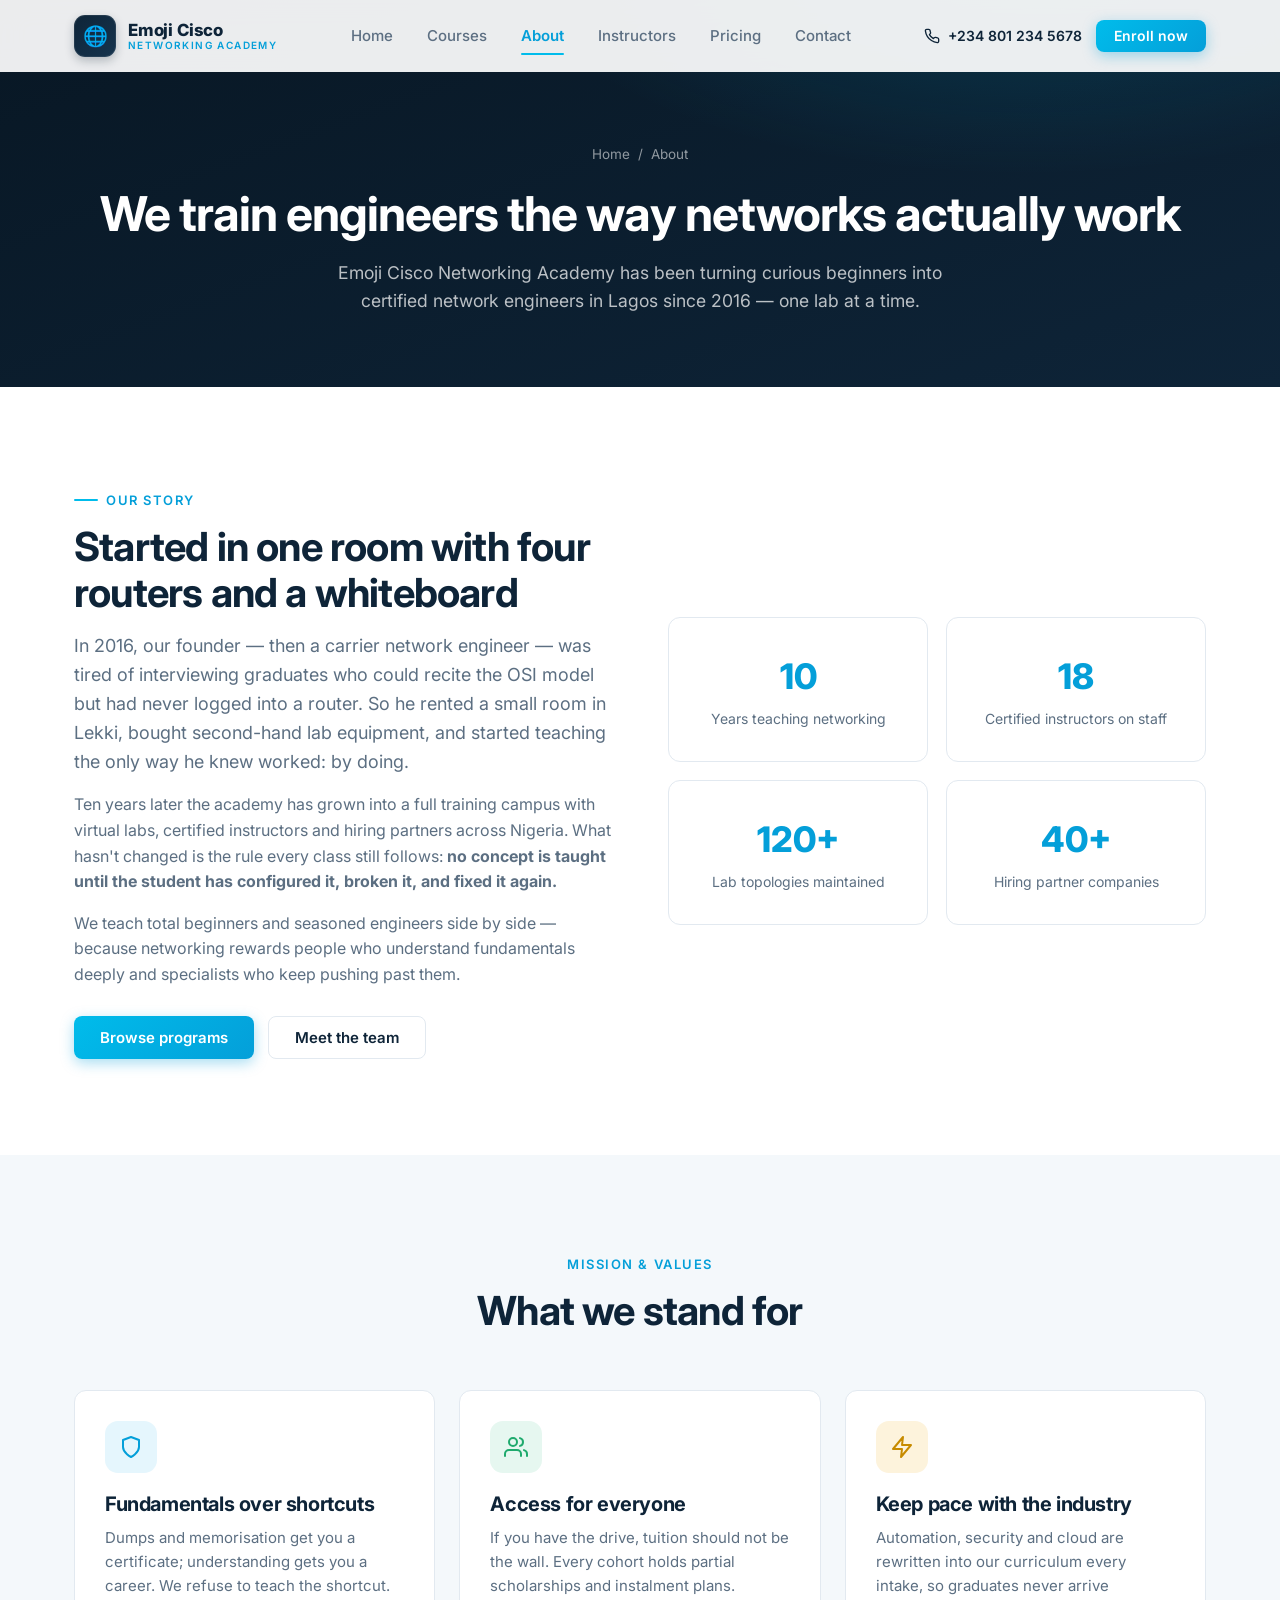
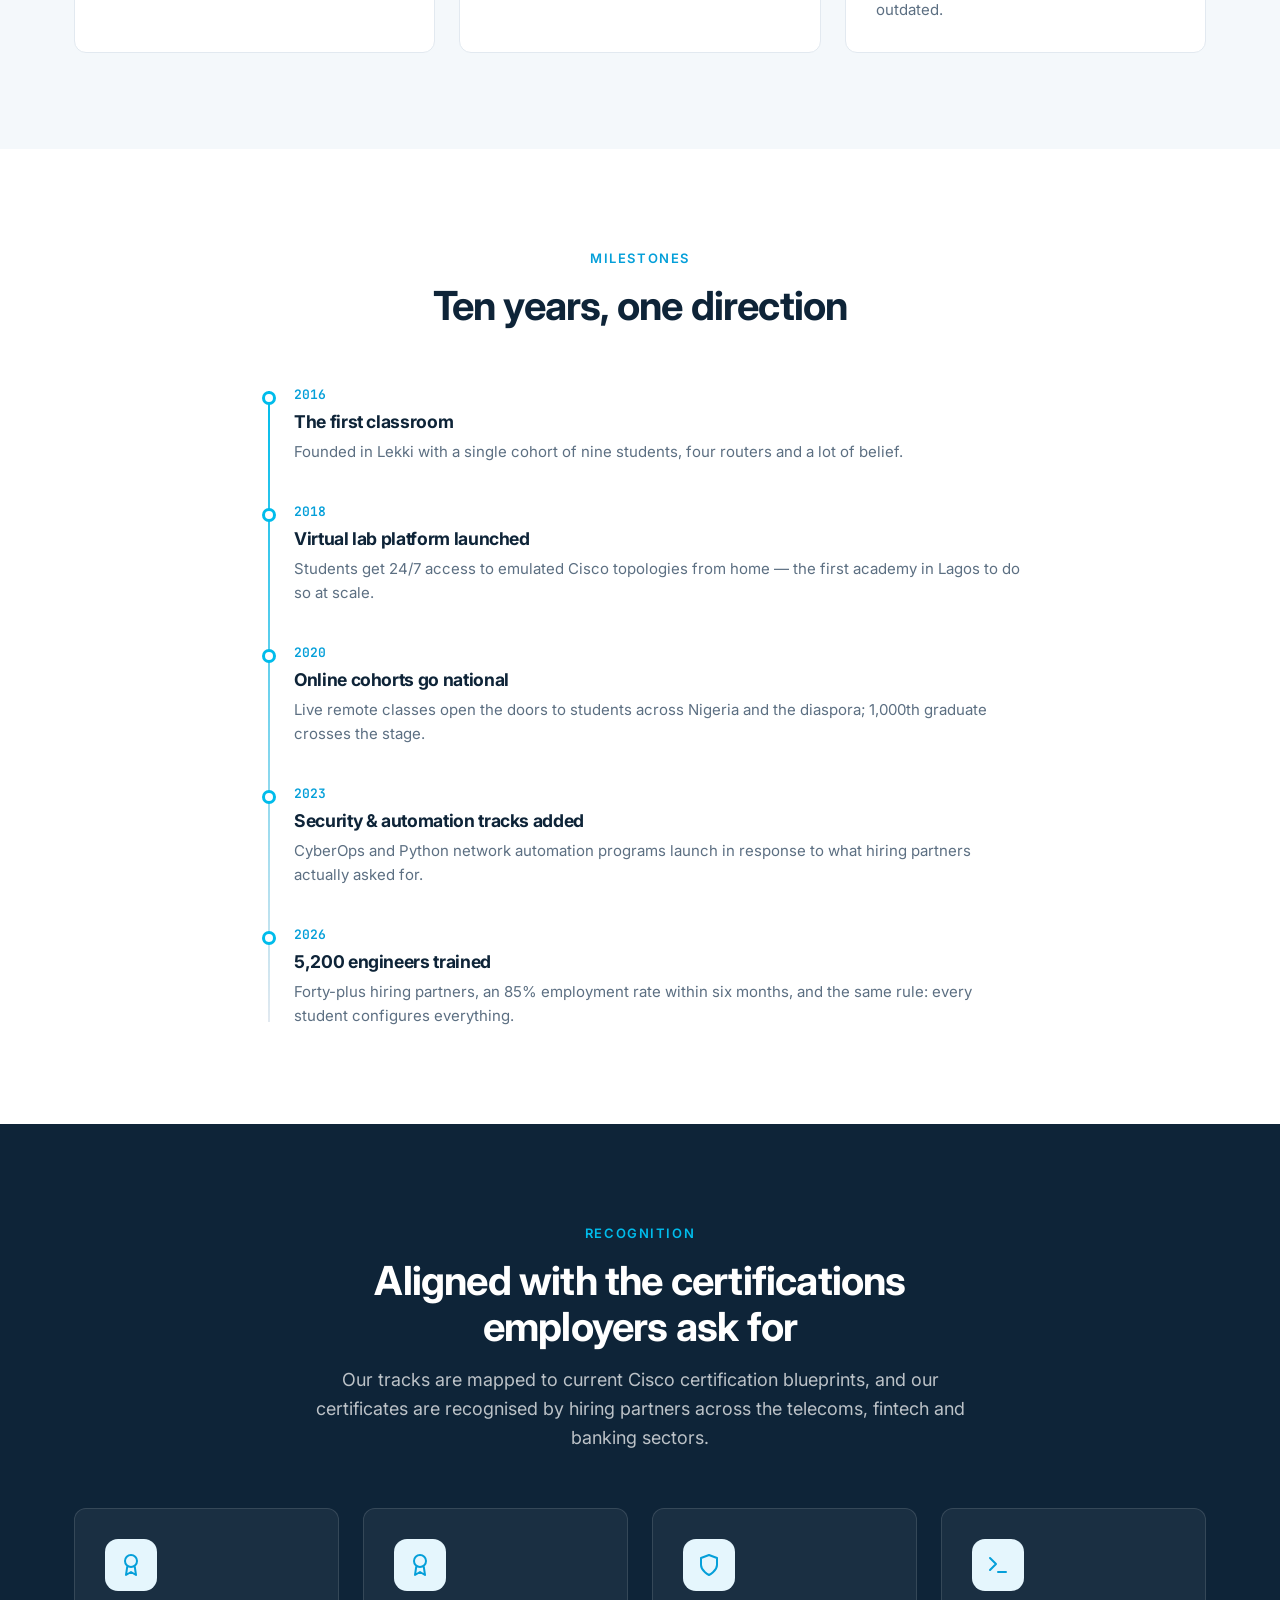
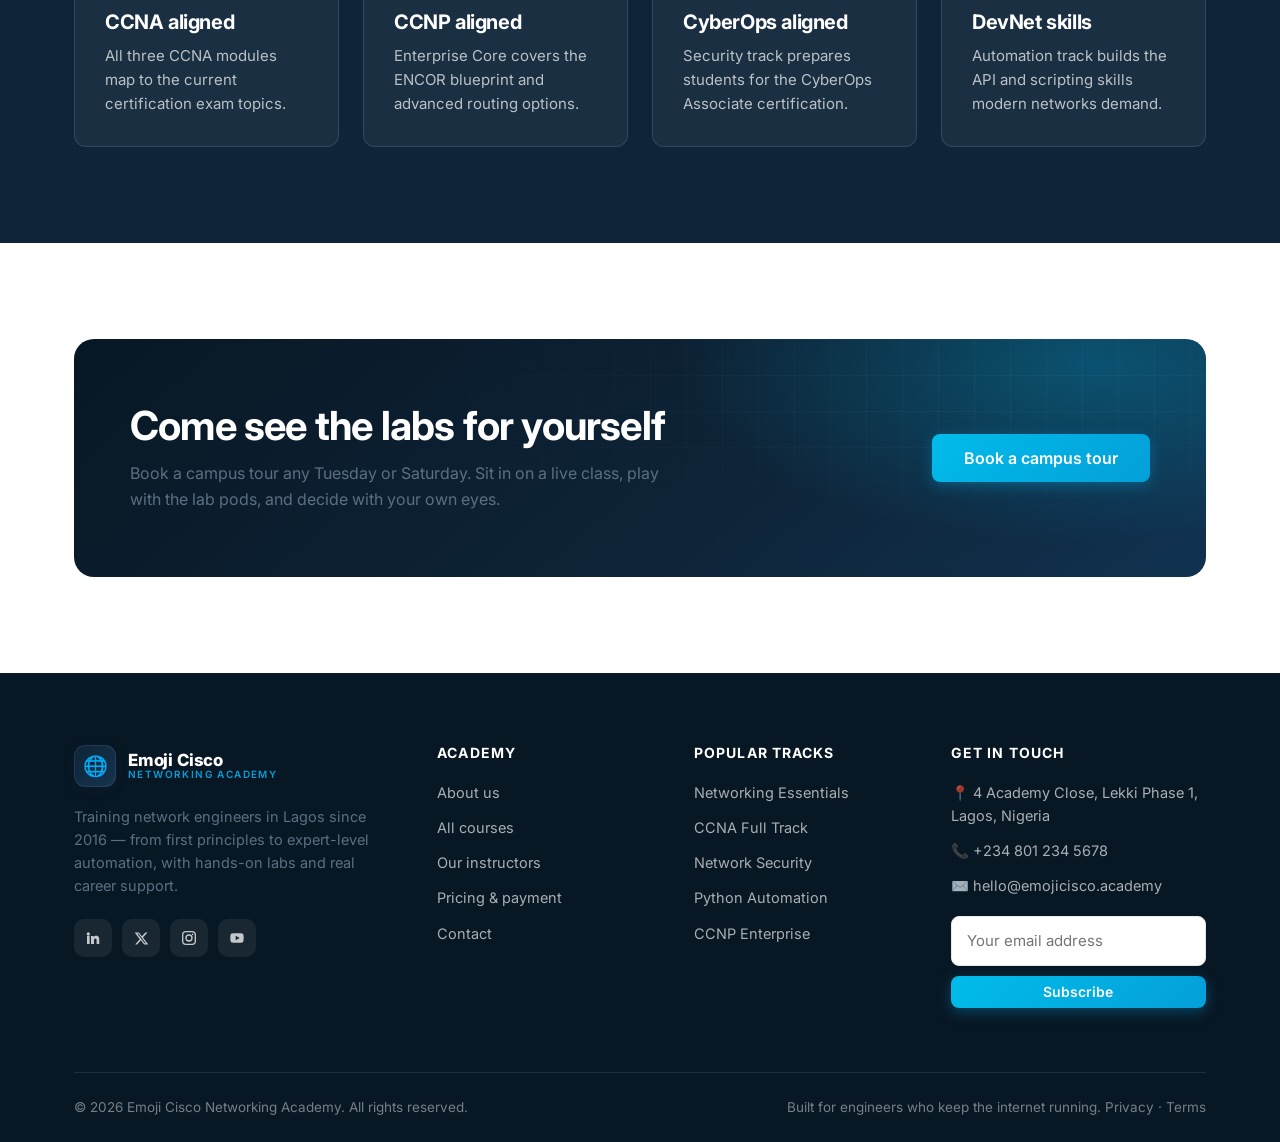
==== about.html @ be3f70d3 "Build Emoji Cisco Networking Academy website Six-page static site (HTML/CSS/vanilla JS, no build ste" ====
<!DOCTYPE html>
<html lang="en">
<head>
  <meta charset="UTF-8" />
  <meta name="viewport" content="width=device-width, initial-scale=1.0" />
  <title>About Us — Emoji Cisco Networking Academy</title>
  <meta name="description" content="The story, mission and people behind Emoji Cisco Networking Academy in Lagos — a decade of training network engineers with hands-on, lab-first teaching." />
  <link rel="preconnect" href="https://fonts.googleapis.com" />
  <link rel="preconnect" href="https://fonts.gstatic.com" crossorigin />
  <link href="https://fonts.googleapis.com/css2?family=Inter:wght@400;500;600;700;800&family=JetBrains+Mono:wght@500;600&display=swap" rel="stylesheet" />
  <link rel="stylesheet" href="css/styles.css" />
  <link rel="icon" href="data:image/svg+xml,%3Csvg xmlns='http://www.w3.org/2000/svg' viewBox='0 0 100 100'%3E%3Crect width='100' height='100' rx='22' fill='%230e2438'/%3E%3Ctext x='50' y='68' font-size='52' text-anchor='middle'%3E%F0%9F%8C%90%3C/text%3E%3C/svg%3E" />
</head>
<body>
  <a class="skip-link" href="#main">Skip to content</a>

  <header class="header">
    <div class="container header__inner">
      <a class="logo" href="index.html" aria-label="Emoji Cisco Networking Academy — home">
        <span class="logo__mark" aria-hidden="true">🌐</span>
        <span class="logo__text">Emoji Cisco <small>Networking Academy</small></span>
      </a>
      <nav class="nav" aria-label="Primary">
        <a class="nav__link" href="index.html">Home</a>
        <a class="nav__link" href="courses.html">Courses</a>
        <a class="nav__link" href="about.html">About</a>
        <a class="nav__link" href="instructors.html">Instructors</a>
        <a class="nav__link" href="pricing.html">Pricing</a>
        <a class="nav__link" href="contact.html">Contact</a>
      </nav>
      <div class="header__actions">
        <a class="header__phone" href="tel:+2348012345678">
          <svg width="16" height="16" viewBox="0 0 24 24" fill="none" stroke="currentColor" stroke-width="2" stroke-linecap="round" stroke-linejoin="round" aria-hidden="true"><path d="M22 16.9v3a2 2 0 01-2.2 2 19.8 19.8 0 01-8.6-3.1 19.5 19.5 0 01-6-6A19.8 19.8 0 012.1 4.2 2 2 0 014.1 2h3a2 2 0 012 1.7c.1 1 .4 2 .7 2.9a2 2 0 01-.5 2.1L8.1 9.9a16 16 0 006 6l1.2-1.2a2 2 0 012.1-.5c.9.3 1.9.6 2.9.7a2 2 0 011.7 2z"/></svg>
          +234 801 234 5678
        </a>
        <a class="btn btn--primary btn--sm" href="contact.html">Enroll now</a>
        <button class="burger" aria-label="Toggle navigation menu" aria-expanded="false">
          <span></span><span></span><span></span>
        </button>
      </div>
    </div>
  </header>
  <nav class="mobile-nav" aria-label="Mobile">
    <a class="nav__link" href="index.html">Home</a>
    <a class="nav__link" href="courses.html">Courses</a>
    <a class="nav__link" href="about.html">About</a>
    <a class="nav__link" href="instructors.html">Instructors</a>
    <a class="nav__link" href="pricing.html">Pricing</a>
    <a class="nav__link" href="contact.html">Contact</a>
    <a class="btn btn--primary btn--block" href="contact.html">Enroll now</a>
  </nav>

  <main id="main">
    <!-- ===================== PAGE HERO ===================== -->
    <section class="page-hero">
      <div class="container">
        <nav class="breadcrumb" aria-label="Breadcrumb">
          <a href="index.html">Home</a> <span aria-hidden="true">/</span> <span>About</span>
        </nav>
        <h1>We train engineers the way networks actually work</h1>
        <p>Emoji Cisco Networking Academy has been turning curious beginners into certified network engineers in Lagos since 2016 — one lab at a time.</p>
      </div>
    </section>

    <!-- ===================== STORY ===================== -->
    <section class="section">
      <div class="container">
        <div class="grid grid--2" style="align-items:center;gap:56px">
          <div class="reveal">
            <span class="eyebrow">Our story</span>
            <h2>Started in one room with four routers and a whiteboard</h2>
            <p class="lead">In 2016, our founder — then a carrier network engineer — was tired of interviewing graduates who could recite the OSI model but had never logged into a router. So he rented a small room in Lekki, bought second-hand lab equipment, and started teaching the only way he knew worked: by doing.</p>
            <p style="margin-top:16px">Ten years later the academy has grown into a full training campus with virtual labs, certified instructors and hiring partners across Nigeria. What hasn't changed is the rule every class still follows: <strong>no concept is taught until the student has configured it, broken it, and fixed it again.</strong></p>
            <p style="margin-top:16px">We teach total beginners and seasoned engineers side by side — because networking rewards people who understand fundamentals deeply and specialists who keep pushing past them.</p>
            <div style="display:flex;gap:14px;flex-wrap:wrap;margin-top:28px">
              <a class="btn btn--primary" href="courses.html">Browse programs</a>
              <a class="btn btn--outline" href="instructors.html">Meet the team</a>
            </div>
          </div>
          <div class="reveal" data-delay="2">
            <div class="grid grid--2" style="gap:18px">
              <div class="card" style="text-align:center">
                <div style="font-size:2.2rem;font-weight:800;color:var(--cisco-blue-dark)">10</div>
                <p style="font-size:14px;margin-top:4px">Years teaching networking</p>
              </div>
              <div class="card" style="text-align:center">
                <div style="font-size:2.2rem;font-weight:800;color:var(--cisco-blue-dark)">18</div>
                <p style="font-size:14px;margin-top:4px">Certified instructors on staff</p>
              </div>
              <div class="card" style="text-align:center">
                <div style="font-size:2.2rem;font-weight:800;color:var(--cisco-blue-dark)">120+</div>
                <p style="font-size:14px;margin-top:4px">Lab topologies maintained</p>
              </div>
              <div class="card" style="text-align:center">
                <div style="font-size:2.2rem;font-weight:800;color:var(--cisco-blue-dark)">40+</div>
                <p style="font-size:14px;margin-top:4px">Hiring partner companies</p>
              </div>
            </div>
          </div>
        </div>
      </div>
    </section>

    <!-- ===================== MISSION & VALUES ===================== -->
    <section class="section section--soft">
      <div class="container">
        <div class="section-head center reveal">
          <span class="eyebrow">Mission &amp; values</span>
          <h2>What we stand for</h2>
        </div>
        <div class="grid grid--3">
          <div class="card reveal" data-delay="1">
            <div class="card__icon" aria-hidden="true">
              <svg width="24" height="24" viewBox="0 0 24 24" fill="none" stroke="currentColor" stroke-width="2" stroke-linecap="round" stroke-linejoin="round"><path d="M12 22s8-4 8-10V5l-8-3-8 3v7c0 6 8 10 8 10z"/></svg>
            </div>
            <h3>Fundamentals over shortcuts</h3>
            <p>Dumps and memorisation get you a certificate; understanding gets you a career. We refuse to teach the shortcut.</p>
          </div>
          <div class="card reveal" data-delay="2">
            <div class="card__icon card__icon--green" aria-hidden="true">
              <svg width="24" height="24" viewBox="0 0 24 24" fill="none" stroke="currentColor" stroke-width="2" stroke-linecap="round" stroke-linejoin="round"><path d="M17 21v-2a4 4 0 00-4-4H5a4 4 0 00-4 4v2"/><circle cx="9" cy="7" r="4"/><path d="M23 21v-2a4 4 0 00-3-3.87M16 3.13a4 4 0 010 7.75"/></svg>
            </div>
            <h3>Access for everyone</h3>
            <p>If you have the drive, tuition should not be the wall. Every cohort holds partial scholarships and instalment plans.</p>
          </div>
          <div class="card reveal" data-delay="3">
            <div class="card__icon card__icon--amber" aria-hidden="true">
              <svg width="24" height="24" viewBox="0 0 24 24" fill="none" stroke="currentColor" stroke-width="2" stroke-linecap="round" stroke-linejoin="round"><path d="M13 2L3 14h9l-1 8 10-12h-9l1-8z"/></svg>
            </div>
            <h3>Keep pace with the industry</h3>
            <p>Automation, security and cloud are rewritten into our curriculum every intake, so graduates never arrive outdated.</p>
          </div>
        </div>
      </div>
    </section>

    <!-- ===================== TIMELINE ===================== -->
    <section class="section">
      <div class="container">
        <div class="section-head center reveal">
          <span class="eyebrow">Milestones</span>
          <h2>Ten years, one direction</h2>
        </div>
        <div class="timeline">
          <div class="timeline__item reveal">
            <div class="timeline__year">2016</div>
            <h3>The first classroom</h3>
            <p>Founded in Lekki with a single cohort of nine students, four routers and a lot of belief.</p>
          </div>
          <div class="timeline__item reveal">
            <div class="timeline__year">2018</div>
            <h3>Virtual lab platform launched</h3>
            <p>Students get 24/7 access to emulated Cisco topologies from home — the first academy in Lagos to do so at scale.</p>
          </div>
          <div class="timeline__item reveal">
            <div class="timeline__year">2020</div>
            <h3>Online cohorts go national</h3>
            <p>Live remote classes open the doors to students across Nigeria and the diaspora; 1,000th graduate crosses the stage.</p>
          </div>
          <div class="timeline__item reveal">
            <div class="timeline__year">2023</div>
            <h3>Security &amp; automation tracks added</h3>
            <p>CyberOps and Python network automation programs launch in response to what hiring partners actually asked for.</p>
          </div>
          <div class="timeline__item reveal">
            <div class="timeline__year">2026</div>
            <h3>5,200 engineers trained</h3>
            <p>Forty-plus hiring partners, an 85% employment rate within six months, and the same rule: every student configures everything.</p>
          </div>
        </div>
      </div>
    </section>

    <!-- ===================== ACCREDITATION ===================== -->
    <section class="section section--navy">
      <div class="container">
        <div class="section-head center reveal">
          <span class="eyebrow" style="color:var(--cisco-blue)">Recognition</span>
          <h2 style="color:#fff">Aligned with the certifications employers ask for</h2>
          <p class="lead">Our tracks are mapped to current Cisco certification blueprints, and our certificates are recognised by hiring partners across the telecoms, fintech and banking sectors.</p>
        </div>
        <div class="grid grid--4">
          <div class="card reveal" data-delay="1" style="background:rgba(255,255,255,0.05);border-color:rgba(255,255,255,0.12)">
            <div class="card__icon" aria-hidden="true">
              <svg width="24" height="24" viewBox="0 0 24 24" fill="none" stroke="currentColor" stroke-width="2" stroke-linecap="round" stroke-linejoin="round"><circle cx="12" cy="8" r="6"/><path d="M8.2 13.9L7 22l5-3 5 3-1.2-8.1"/></svg>
            </div>
            <h3 style="color:#fff">CCNA aligned</h3>
            <p style="color:rgba(255,255,255,0.7)">All three CCNA modules map to the current certification exam topics.</p>
          </div>
          <div class="card reveal" data-delay="2" style="background:rgba(255,255,255,0.05);border-color:rgba(255,255,255,0.12)">
            <div class="card__icon" aria-hidden="true">
              <svg width="24" height="24" viewBox="0 0 24 24" fill="none" stroke="currentColor" stroke-width="2" stroke-linecap="round" stroke-linejoin="round"><circle cx="12" cy="8" r="6"/><path d="M8.2 13.9L7 22l5-3 5 3-1.2-8.1"/></svg>
            </div>
            <h3 style="color:#fff">CCNP aligned</h3>
            <p style="color:rgba(255,255,255,0.7)">Enterprise Core covers the ENCOR blueprint and advanced routing options.</p>
          </div>
          <div class="card reveal" data-delay="3" style="background:rgba(255,255,255,0.05);border-color:rgba(255,255,255,0.12)">
            <div class="card__icon" aria-hidden="true">
              <svg width="24" height="24" viewBox="0 0 24 24" fill="none" stroke="currentColor" stroke-width="2" stroke-linecap="round" stroke-linejoin="round"><path d="M12 22s8-4 8-10V5l-8-3-8 3v7c0 6 8 10 8 10z"/></svg>
            </div>
            <h3 style="color:#fff">CyberOps aligned</h3>
            <p style="color:rgba(255,255,255,0.7)">Security track prepares students for the CyberOps Associate certification.</p>
          </div>
          <div class="card reveal" data-delay="4" style="background:rgba(255,255,255,0.05);border-color:rgba(255,255,255,0.12)">
            <div class="card__icon" aria-hidden="true">
              <svg width="24" height="24" viewBox="0 0 24 24" fill="none" stroke="currentColor" stroke-width="2" stroke-linecap="round" stroke-linejoin="round"><path d="M4 17l6-6-6-6M12 19h8"/></svg>
            </div>
            <h3 style="color:#fff">DevNet skills</h3>
            <p style="color:rgba(255,255,255,0.7)">Automation track builds the API and scripting skills modern networks demand.</p>
          </div>
        </div>
      </div>
    </section>

    <!-- ===================== CTA BAND ===================== -->
    <section class="section">
      <div class="container">
        <div class="cta-band reveal">
          <div>
            <h2 style="color:#fff">Come see the labs for yourself</h2>
            <p>Book a campus tour any Tuesday or Saturday. Sit in on a live class, play with the lab pods, and decide with your own eyes.</p>
          </div>
          <a class="btn btn--primary btn--lg" href="contact.html">Book a campus tour</a>
        </div>
      </div>
    </section>
  </main>

  <footer class="footer">
    <div class="container">
      <div class="footer__grid">
        <div>
          <a class="logo" href="index.html">
            <span class="logo__mark" aria-hidden="true">🌐</span>
            <span class="logo__text" style="color:#fff">Emoji Cisco <small>Networking Academy</small></span>
          </a>
          <p class="footer__about">Training network engineers in Lagos since 2016 — from first principles to expert-level automation, with hands-on labs and real career support.</p>
          <div class="social-row">
            <a href="#" aria-label="LinkedIn"><svg width="16" height="16" viewBox="0 0 24 24" fill="currentColor" aria-hidden="true"><path d="M4.98 3.5a2.5 2.5 0 11-.02 5 2.5 2.5 0 01.02-5zM3 9h4v12H3zM9 9h3.8v1.7h.05c.53-1 1.83-2.05 3.77-2.05 4.03 0 4.78 2.65 4.78 6.1V21h-4v-5.4c0-1.3-.02-2.96-1.8-2.96-1.8 0-2.07 1.4-2.07 2.87V21H9z"/></svg></a>
            <a href="#" aria-label="X (Twitter)"><svg width="15" height="15" viewBox="0 0 24 24" fill="currentColor" aria-hidden="true"><path d="M18.24 2.25h3.31l-7.23 8.26 8.5 11.24h-6.64l-5.2-6.8-5.95 6.8H1.72l7.5-8.57L1.03 2.25h6.8l4.83 6.32 5.58-6.32zm-1.17 17.52h1.83L7.01 4.13H5.05z"/></svg></a>
            <a href="#" aria-label="Instagram"><svg width="16" height="16" viewBox="0 0 24 24" fill="none" stroke="currentColor" stroke-width="2" stroke-linecap="round" aria-hidden="true"><rect x="2.5" y="2.5" width="19" height="19" rx="5"/><circle cx="12" cy="12" r="4.5"/><circle cx="17.4" cy="6.6" r="1.2" fill="currentColor" stroke="none"/></svg></a>
            <a href="#" aria-label="YouTube"><svg width="16" height="16" viewBox="0 0 24 24" fill="currentColor" aria-hidden="true"><path d="M21.6 7.2a2.5 2.5 0 00-1.76-1.77C18.25 5 12 5 12 5s-6.25 0-7.84.43A2.5 2.5 0 002.4 7.2 26.6 26.6 0 002 12a26.6 26.6 0 00.4 4.8 2.5 2.5 0 001.76 1.77C5.75 19 12 19 12 19s6.25 0 7.84-.43a2.5 2.5 0 001.76-1.77A26.6 26.6 0 0022 12a26.6 26.6 0 00-.4-4.8zM10 15.5v-7l6 3.5-6 3.5z"/></svg></a>
          </div>
        </div>
        <div>
          <h4>Academy</h4>
          <nav class="footer__links" aria-label="Footer academy links">
            <a href="about.html">About us</a>
            <a href="courses.html">All courses</a>
            <a href="instructors.html">Our instructors</a>
            <a href="pricing.html">Pricing &amp; payment</a>
            <a href="contact.html">Contact</a>
          </nav>
        </div>
        <div>
          <h4>Popular tracks</h4>
          <nav class="footer__links" aria-label="Footer course links">
            <a href="courses.html">Networking Essentials</a>
            <a href="courses.html">CCNA Full Track</a>
            <a href="courses.html">Network Security</a>
            <a href="courses.html">Python Automation</a>
            <a href="courses.html">CCNP Enterprise</a>
          </nav>
        </div>
        <div>
          <h4>Get in touch</h4>
          <div class="footer__contact">
            <span>📍 4 Academy Close, Lekki Phase 1,<br/>Lagos, Nigeria</span>
            <a href="tel:+2348012345678">📞 +234 801 234 5678</a>
            <a href="mailto:hello@emojicisco.academy">✉️ hello@emojicisco.academy</a>
            <form class="newsletter-form" style="margin-top:6px">
              <label for="nl-email" style="display:none">Email address</label>
              <input id="nl-email" type="email" class="form-control" placeholder="Your email address" />
              <button class="btn btn--primary btn--sm btn--block" type="submit" style="margin-top:10px">Subscribe</button>
              <p class="newsletter-msg" style="font-size:12.5px;margin-top:8px;color:var(--cisco-blue)"></p>
            </form>
          </div>
        </div>
      </div>
      <div class="footer__bottom">
        <span>© <span data-year>2026</span> Emoji Cisco Networking Academy. All rights reserved.</span>
        <span>Built for engineers who keep the internet running. <a href="#">Privacy</a> · <a href="#">Terms</a></span>
      </div>
    </div>
  </footer>

  <button class="to-top" aria-label="Back to top">
    <svg width="18" height="18" viewBox="0 0 24 24" fill="none" stroke="currentColor" stroke-width="2" stroke-linecap="round" stroke-linejoin="round" aria-hidden="true"><path d="M12 19V5M5 12l7-7 7 7"/></svg>
  </button>

  <script src="js/main.js"></script>
</body>
</html>
---- css/styles.css ----
/* ============================================================
   Emoji Cisco Networking Academy — Core Stylesheet
   Clean, professional Cisco-inspired design system
   ============================================================ */

/* ---------- Design Tokens ---------- */
:root {
  --cisco-blue: #00bceb;
  --cisco-blue-dark: #049fd9;
  --cisco-blue-soft: #e5f6fd;

  --navy: #0e2438;
  --navy-deep: #081724;
  --navy-800: #16344e;

  --ink: #16283a;
  --muted: #5c6f82;
  --muted-light: #8a99a8;

  --line: #e2e9f0;
  --bg-soft: #f4f8fb;
  --white: #ffffff;

  --green: #1faa6d;
  --green-soft: #e6f7f0;
  --amber: #f2a900;
  --amber-soft: #fdf3dc;

  --radius-sm: 8px;
  --radius-md: 12px;
  --radius-lg: 20px;

  --shadow-sm: 0 1px 2px rgba(14, 36, 56, 0.06), 0 2px 8px rgba(14, 36, 56, 0.06);
  --shadow-md: 0 4px 12px rgba(14, 36, 56, 0.08), 0 12px 32px rgba(14, 36, 56, 0.10);
  --shadow-lg: 0 12px 28px rgba(14, 36, 56, 0.12), 0 32px 64px rgba(14, 36, 56, 0.14);

  --font-sans: "Inter", -apple-system, BlinkMacSystemFont, "Segoe UI", Roboto, Helvetica, Arial, sans-serif;
  --font-mono: "JetBrains Mono", "SFMono-Regular", Consolas, "Liberation Mono", monospace;

  --container: 1180px;
  --header-h: 72px;
}

/* ---------- Reset ---------- */
*,
*::before,
*::after {
  box-sizing: border-box;
  margin: 0;
  padding: 0;
}

html {
  scroll-behavior: smooth;
  -webkit-text-size-adjust: 100%;
}

body {
  font-family: var(--font-sans);
  font-size: 16px;
  line-height: 1.6;
  color: var(--ink);
  background: var(--white);
  -webkit-font-smoothing: antialiased;
  text-rendering: optimizeLegibility;
}

img,
svg {
  display: block;
  max-width: 100%;
}

a {
  color: inherit;
  text-decoration: none;
}

ul,
ol {
  list-style: none;
}

button {
  font: inherit;
  cursor: pointer;
  border: none;
  background: none;
  color: inherit;
}

input,
select,
textarea {
  font: inherit;
  color: inherit;
}

/* ---------- Utility ---------- */
.container {
  width: 100%;
  max-width: var(--container);
  margin-inline: auto;
  padding-inline: 24px;
}

.section {
  padding: 96px 0;
}

.section--soft {
  background: var(--bg-soft);
}

.section--navy {
  background: var(--navy);
  color: var(--white);
}

.section-head {
  max-width: 680px;
  margin-bottom: 56px;
}

.section-head.center {
  margin-inline: auto;
  text-align: center;
}

.eyebrow {
  display: inline-flex;
  align-items: center;
  gap: 8px;
  font-size: 13px;
  font-weight: 600;
  letter-spacing: 0.12em;
  text-transform: uppercase;
  color: var(--cisco-blue-dark);
  margin-bottom: 14px;
}

.eyebrow::before {
  content: "";
  width: 24px;
  height: 2px;
  background: var(--cisco-blue);
  border-radius: 2px;
}

.section-head.center .eyebrow::before {
  display: none;
}

h1,
h2,
h3,
h4 {
  line-height: 1.15;
  letter-spacing: -0.02em;
  font-weight: 700;
  color: var(--navy);
}

.section--navy h1,
.section--navy h2,
.section--navy h3,
.section--navy h4 {
  color: var(--white);
}

h2 {
  font-size: clamp(1.75rem, 3.2vw, 2.5rem);
}

h3 {
  font-size: 1.25rem;
}

p {
  color: var(--muted);
}

.section--navy p {
  color: rgba(255, 255, 255, 0.72);
}

.lead {
  font-size: 1.125rem;
  margin-top: 16px;
}

/* ---------- Buttons ---------- */
.btn {
  display: inline-flex;
  align-items: center;
  justify-content: center;
  gap: 10px;
  padding: 13px 26px;
  border-radius: var(--radius-sm);
  font-weight: 600;
  font-size: 15px;
  line-height: 1;
  white-space: nowrap;
  transition: transform 0.15s ease, box-shadow 0.15s ease, background 0.15s ease, border-color 0.15s ease, color 0.15s ease;
}

.btn:active {
  transform: translateY(1px);
}

.btn--primary {
  background: linear-gradient(135deg, var(--cisco-blue), var(--cisco-blue-dark));
  color: var(--white);
  box-shadow: 0 4px 14px rgba(4, 159, 217, 0.35);
}

.btn--primary:hover {
  box-shadow: 0 6px 22px rgba(4, 159, 217, 0.45);
  transform: translateY(-2px);
}

.btn--outline {
  border: 1.5px solid var(--line);
  color: var(--navy);
  background: var(--white);
}

.btn--outline:hover {
  border-color: var(--cisco-blue);
  color: var(--cisco-blue-dark);
}

.btn--ghost-light {
  border: 1.5px solid rgba(255, 255, 255, 0.35);
  color: var(--white);
}

.btn--ghost-light:hover {
  background: rgba(255, 255, 255, 0.1);
  border-color: var(--white);
}

.btn--lg {
  padding: 16px 32px;
  font-size: 16px;
}

.btn--block {
  width: 100%;
}

.btn--sm {
  padding: 9px 18px;
  font-size: 14px;
}

/* ---------- Header ---------- */
.header {
  position: fixed;
  top: 0;
  left: 0;
  right: 0;
  z-index: 100;
  height: var(--header-h);
  background: rgba(255, 255, 255, 0.92);
  backdrop-filter: blur(12px);
  -webkit-backdrop-filter: blur(12px);
  border-bottom: 1px solid transparent;
  transition: box-shadow 0.25s ease, border-color 0.25s ease;
}

.header--scrolled {
  border-bottom-color: var(--line);
  box-shadow: 0 2px 16px rgba(14, 36, 56, 0.06);
}

.header__inner {
  height: var(--header-h);
  display: flex;
  align-items: center;
  justify-content: space-between;
  gap: 24px;
}

/* Logo */
.logo {
  display: flex;
  align-items: center;
  gap: 12px;
  font-weight: 800;
  font-size: 1.05rem;
  letter-spacing: -0.01em;
  color: var(--navy);
}

.logo__mark {
  width: 42px;
  height: 42px;
  border-radius: 11px;
  background: linear-gradient(135deg, var(--navy), var(--navy-800));
  display: grid;
  place-items: center;
  font-size: 20px;
  box-shadow: inset 0 0 0 1px rgba(255, 255, 255, 0.08), 0 4px 10px rgba(14, 36, 56, 0.25);
}

.logo__text { display: flex; flex-direction: column; line-height: 1.1; }
.logo__text small {
  font-size: 10px;
  font-weight: 600;
  letter-spacing: 0.14em;
  text-transform: uppercase;
  color: var(--cisco-blue-dark);
}

/* Nav */
.nav {
  display: flex;
  align-items: center;
  gap: 6px;
}

.nav__link {
  position: relative;
  padding: 9px 14px;
  border-radius: var(--radius-sm);
  font-size: 15px;
  font-weight: 500;
  color: var(--muted);
  transition: color 0.15s ease, background 0.15s ease;
}

.nav__link:hover {
  color: var(--navy);
  background: var(--bg-soft);
}

.nav__link.active {
  color: var(--cisco-blue-dark);
  font-weight: 600;
}

.nav__link.active::after {
  content: "";
  position: absolute;
  left: 14px;
  right: 14px;
  bottom: 2px;
  height: 2px;
  border-radius: 2px;
  background: var(--cisco-blue);
}

.header__actions {
  display: flex;
  align-items: center;
  gap: 14px;
}

.header__phone {
  display: flex;
  align-items: center;
  gap: 8px;
  font-weight: 600;
  font-size: 14px;
  color: var(--navy);
}

.header__phone:hover { color: var(--cisco-blue-dark); }

/* Mobile menu */
.burger {
  display: none;
  width: 42px;
  height: 42px;
  border-radius: var(--radius-sm);
  border: 1.5px solid var(--line);
  position: relative;
}

.burger span {
  position: absolute;
  left: 11px;
  right: 11px;
  height: 2px;
  background: var(--navy);
  border-radius: 2px;
  transition: transform 0.25s ease, opacity 0.2s ease, top 0.25s ease;
}

.burger span:nth-child(1) { top: 14px; }
.burger span:nth-child(2) { top: 20px; }
.burger span:nth-child(3) { top: 26px; }

.burger.open span:nth-child(1) { top: 20px; transform: rotate(45deg); }
.burger.open span:nth-child(2) { opacity: 0; }
.burger.open span:nth-child(3) { top: 20px; transform: rotate(-45deg); }

.mobile-nav {
  position: fixed;
  top: var(--header-h);
  left: 0;
  right: 0;
  z-index: 99;
  background: var(--white);
  border-bottom: 1px solid var(--line);
  box-shadow: var(--shadow-md);
  padding: 16px 24px 24px;
  display: none;
  flex-direction: column;
  gap: 4px;
  transform: translateY(-8px);
  opacity: 0;
  pointer-events: none;
  transition: transform 0.25s ease, opacity 0.25s ease;
}

.mobile-nav.open {
  transform: translateY(0);
  opacity: 1;
  pointer-events: auto;
}

.mobile-nav .nav__link {
  padding: 13px 12px;
  font-size: 16px;
}

.mobile-nav .btn {
  margin-top: 12px;
}

/* ---------- Hero ---------- */
.hero {
  position: relative;
  padding: calc(var(--header-h) + 80px) 0 96px;
  background:
    radial-gradient(1100px 500px at 85% -10%, rgba(0, 188, 235, 0.22), transparent 60%),
    radial-gradient(800px 400px at 10% 110%, rgba(0, 188, 235, 0.12), transparent 60%),
    linear-gradient(160deg, var(--navy-deep) 0%, var(--navy) 55%, #0f2c46 100%);
  color: var(--white);
  overflow: hidden;
}

.hero::before {
  content: "";
  position: absolute;
  inset: 0;
  background-image:
    linear-gradient(rgba(255, 255, 255, 0.035) 1px, transparent 1px),
    linear-gradient(90deg, rgba(255, 255, 255, 0.035) 1px, transparent 1px);
  background-size: 44px 44px;
  mask-image: radial-gradient(ellipse 90% 70% at 50% 30%, black 30%, transparent 75%);
  -webkit-mask-image: radial-gradient(ellipse 90% 70% at 50% 30%, black 30%, transparent 75%);
}

.hero__grid {
  position: relative;
  display: grid;
  grid-template-columns: 1.05fr 0.95fr;
  gap: 56px;
  align-items: center;
}

.hero__badge {
  display: inline-flex;
  align-items: center;
  gap: 10px;
  padding: 8px 16px;
  border-radius: 999px;
  background: rgba(0, 188, 235, 0.12);
  border: 1px solid rgba(0, 188, 235, 0.35);
  color: var(--cisco-blue);
  font-size: 13.5px;
  font-weight: 600;
  margin-bottom: 24px;
}

.hero__badge .pulse {
  width: 8px;
  height: 8px;
  border-radius: 50%;
  background: var(--cisco-blue);
  box-shadow: 0 0 0 0 rgba(0, 188, 235, 0.6);
  animation: pulse 2s infinite;
}

@keyframes pulse {
  0% { box-shadow: 0 0 0 0 rgba(0, 188, 235, 0.55); }
  70% { box-shadow: 0 0 0 10px rgba(0, 188, 235, 0); }
  100% { box-shadow: 0 0 0 0 rgba(0, 188, 235, 0); }
}

.hero h1 {
  color: var(--white);
  font-size: clamp(2.25rem, 4.6vw, 3.5rem);
  letter-spacing: -0.03em;
  margin-bottom: 22px;
}

.hero h1 .grad {
  background: linear-gradient(90deg, var(--cisco-blue), #6fd9f7);
  -webkit-background-clip: text;
  background-clip: text;
  -webkit-text-fill-color: transparent;
}

.hero__sub {
  font-size: 1.15rem;
  color: rgba(255, 255, 255, 0.75);
  max-width: 540px;
  margin-bottom: 34px;
}

.hero__cta {
  display: flex;
  flex-wrap: wrap;
  gap: 14px;
  margin-bottom: 44px;
}

.hero__stats {
  display: grid;
  grid-template-columns: repeat(3, 1fr);
  gap: 20px;
  border-top: 1px solid rgba(255, 255, 255, 0.12);
  padding-top: 30px;
}

.hero__stat .num {
  font-size: 1.9rem;
  font-weight: 800;
  letter-spacing: -0.02em;
  color: var(--white);
}

.hero__stat .num .suffix { color: var(--cisco-blue); }

.hero__stat .label {
  font-size: 13.5px;
  color: rgba(255, 255, 255, 0.6);
}

/* Hero network visual */
.hero__visual {
  position: relative;
}

.topology-card {
  background: rgba(255, 255, 255, 0.04);
  border: 1px solid rgba(255, 255, 255, 0.12);
  border-radius: var(--radius-lg);
  padding: 26px;
  backdrop-filter: blur(8px);
  -webkit-backdrop-filter: blur(8px);
  box-shadow: var(--shadow-lg);
}

.topology-card__head {
  display: flex;
  align-items: center;
  justify-content: space-between;
  margin-bottom: 18px;
}

.topology-card__title {
  display: flex;
  align-items: center;
  gap: 10px;
  font-size: 14px;
  font-weight: 600;
  color: rgba(255, 255, 255, 0.85);
}

.dot {
  width: 10px;
  height: 10px;
  border-radius: 50%;
}

.dot--green { background: #3ddc84; }
.dot--amber { background: var(--amber); }
.dot--blue { background: var(--cisco-blue); }

.topology-card__status {
  font-size: 12px;
  font-weight: 600;
  color: #3ddc84;
  display: flex;
  align-items: center;
  gap: 7px;
}

/* Animated packet flow on links */
.flow-line {
  stroke-dasharray: 6 8;
  animation: flow 1.6s linear infinite;
}

@keyframes flow {
  to { stroke-dashoffset: -28; }
}

/* Floating chips over visual */
.float-chip {
  position: absolute;
  display: flex;
  align-items: center;
  gap: 8px;
  background: var(--white);
  color: var(--navy);
  font-size: 12.5px;
  font-weight: 600;
  padding: 9px 14px;
  border-radius: 999px;
  box-shadow: var(--shadow-md);
  animation: floaty 5s ease-in-out infinite;
}

.float-chip small { color: var(--muted); font-weight: 500; }

.float-chip--1 { top: -18px; right: 8%; animation-delay: 0s; }
.float-chip--2 { bottom: -16px; left: 2%; animation-delay: 2.5s; }

@keyframes floaty {
  0%, 100% { transform: translateY(0); }
  50% { transform: translateY(-9px); }
}

/* ---------- Trust strip ---------- */
.trust {
  padding: 34px 0;
  border-bottom: 1px solid var(--line);
  background: var(--white);
}

.trust__inner {
  display: flex;
  align-items: center;
  justify-content: center;
  flex-wrap: wrap;
  gap: 18px 44px;
}

.trust__label {
  font-size: 13px;
  font-weight: 600;
  letter-spacing: 0.1em;
  text-transform: uppercase;
  color: var(--muted-light);
}

.trust__item {
  font-weight: 700;
  font-size: 15px;
  color: var(--navy);
  opacity: 0.55;
  display: flex;
  align-items: center;
  gap: 8px;
  transition: opacity 0.2s ease;
}

.trust__item:hover { opacity: 0.9; }

/* ---------- Cards & grids ---------- */
.grid {
  display: grid;
  gap: 24px;
}

.grid--2 { grid-template-columns: repeat(2, 1fr); }
.grid--3 { grid-template-columns: repeat(3, 1fr); }
.grid--4 { grid-template-columns: repeat(4, 1fr); }

.card {
  background: var(--white);
  border: 1px solid var(--line);
  border-radius: var(--radius-md);
  padding: 30px;
  transition: transform 0.2s ease, box-shadow 0.2s ease, border-color 0.2s ease;
}

.card:hover {
  transform: translateY(-4px);
  box-shadow: var(--shadow-md);
  border-color: rgba(0, 188, 235, 0.4);
}

.card__icon {
  width: 52px;
  height: 52px;
  border-radius: 13px;
  display: grid;
  place-items: center;
  margin-bottom: 20px;
  background: var(--cisco-blue-soft);
  color: var(--cisco-blue-dark);
}

.card__icon--green { background: var(--green-soft); color: var(--green); }
.card__icon--amber { background: var(--amber-soft); color: #c78b00; }
.card__icon--navy { background: #e8eef5; color: var(--navy); }

.card h3 { margin-bottom: 10px; }

.card p { font-size: 15px; }

/* ---------- Learning path ladder ---------- */
.path {
  display: grid;
  grid-template-columns: repeat(4, 1fr);
  gap: 20px;
  position: relative;
}

.path::before {
  content: "";
  position: absolute;
  top: 44px;
  left: 6%;
  right: 6%;
  height: 2px;
  background: linear-gradient(90deg, var(--cisco-blue), rgba(0, 188, 235, 0.15));
  z-index: 0;
}

.path__step {
  position: relative;
  z-index: 1;
  text-align: center;
}

.path__badge {
  width: 56px;
  height: 56px;
  margin: 0 auto 16px;
  border-radius: 50%;
  background: var(--white);
  border: 2px solid var(--cisco-blue);
  color: var(--cisco-blue-dark);
  display: grid;
  place-items: center;
  font-weight: 800;
  font-size: 18px;
  box-shadow: 0 0 0 6px var(--white);
}

.path__step h3 { font-size: 1.05rem; margin-bottom: 8px; }

.path__step p { font-size: 14px; }

.path__tag {
  display: inline-block;
  margin-top: 12px;
  font-size: 12px;
  font-weight: 700;
  letter-spacing: 0.08em;
  text-transform: uppercase;
  color: var(--cisco-blue-dark);
  background: var(--cisco-blue-soft);
  padding: 4px 12px;
  border-radius: 999px;
}

/* ---------- Course cards ---------- */
.course-card {
  display: flex;
  flex-direction: column;
  background: var(--white);
  border: 1px solid var(--line);
  border-radius: var(--radius-md);
  overflow: hidden;
  transition: transform 0.2s ease, box-shadow 0.2s ease, border-color 0.2s ease;
}

.course-card:hover {
  transform: translateY(-5px);
  box-shadow: var(--shadow-md);
  border-color: rgba(0, 188, 235, 0.45);
}

.course-card__banner {
  height: 132px;
  display: grid;
  place-items: center;
  font-size: 44px;
  position: relative;
  background: linear-gradient(135deg, #0e2438, #16344e);
  color: var(--white);
}

.course-card__banner::after {
  content: "";
  position: absolute;
  inset: 0;
  background-image:
    linear-gradient(rgba(255, 255, 255, 0.05) 1px, transparent 1px),
    linear-gradient(90deg, rgba(255, 255, 255, 0.05) 1px, transparent 1px);
  background-size: 22px 22px;
}

.course-card__level {
  position: absolute;
  top: 14px;
  right: 14px;
  font-size: 11.5px;
  font-weight: 700;
  letter-spacing: 0.06em;
  text-transform: uppercase;
  padding: 5px 11px;
  border-radius: 999px;
  background: rgba(255, 255, 255, 0.14);
  border: 1px solid rgba(255, 255, 255, 0.25);
  color: var(--white);
  backdrop-filter: blur(4px);
}

.course-card__body {
  padding: 24px;
  display: flex;
  flex-direction: column;
  flex: 1;
}

.course-card__track {
  font-size: 12.5px;
  font-weight: 700;
  letter-spacing: 0.08em;
  text-transform: uppercase;
  color: var(--cisco-blue-dark);
  margin-bottom: 8px;
}

.course-card__body h3 {
  font-size: 1.1rem;
  margin-bottom: 10px;
}

.course-card__body p {
  font-size: 14.5px;
  margin-bottom: 18px;
}

.course-card__meta {
  display: flex;
  flex-wrap: wrap;
  gap: 8px;
  margin-bottom: 20px;
}

.chip {
  display: inline-flex;
  align-items: center;
  gap: 6px;
  font-size: 12.5px;
  font-weight: 600;
  color: var(--muted);
  background: var(--bg-soft);
  border: 1px solid var(--line);
  padding: 5px 11px;
  border-radius: 999px;
}

.course-card__foot {
  margin-top: auto;
  display: flex;
  align-items: center;
  justify-content: space-between;
  border-top: 1px solid var(--line);
  padding-top: 16px;
}

.course-card__price {
  font-weight: 800;
  color: var(--navy);
  font-size: 1.05rem;
}

.course-card__price small {
  display: block;
  font-size: 12px;
  font-weight: 500;
  color: var(--muted-light);
}

.link-arrow {
  display: inline-flex;
  align-items: center;
  gap: 6px;
  font-weight: 600;
  font-size: 14.5px;
  color: var(--cisco-blue-dark);
}

.link-arrow svg { transition: transform 0.2s ease; }
.link-arrow:hover svg { transform: translateX(4px); }

/* ---------- Filter tabs ---------- */
.filters {
  display: flex;
  flex-wrap: wrap;
  gap: 10px;
  margin-bottom: 40px;
}

.filter-btn {
  padding: 10px 20px;
  border-radius: 999px;
  border: 1.5px solid var(--line);
  background: var(--white);
  font-size: 14.5px;
  font-weight: 600;
  color: var(--muted);
  transition: all 0.18s ease;
}

.filter-btn:hover {
  border-color: var(--cisco-blue);
  color: var(--cisco-blue-dark);
}

.filter-btn.active {
  background: var(--navy);
  border-color: var(--navy);
  color: var(--white);
}

/* ---------- Stats band ---------- */
.stats-band {
  display: grid;
  grid-template-columns: repeat(4, 1fr);
  gap: 24px;
}

.stat-box {
  text-align: center;
  padding: 34px 18px;
  border-radius: var(--radius-md);
  background: rgba(255, 255, 255, 0.05);
  border: 1px solid rgba(255, 255, 255, 0.1);
}

.stat-box .num {
  font-size: 2.5rem;
  font-weight: 800;
  letter-spacing: -0.02em;
  color: var(--cisco-blue);
}

.stat-box .label {
  font-size: 14px;
  color: rgba(255, 255, 255, 0.7);
  margin-top: 6px;
}

/* ---------- Testimonials ---------- */
.quote-card {
  background: var(--white);
  border: 1px solid var(--line);
  border-radius: var(--radius-md);
  padding: 30px;
  display: flex;
  flex-direction: column;
  gap: 18px;
}

.quote-card__stars {
  color: var(--amber);
  letter-spacing: 3px;
  font-size: 15px;
}

.quote-card blockquote {
  font-size: 15.5px;
  color: var(--ink);
  line-height: 1.7;
}

.quote-card__person {
  display: flex;
  align-items: center;
  gap: 14px;
  margin-top: auto;
}

.avatar {
  width: 46px;
  height: 46px;
  border-radius: 50%;
  display: grid;
  place-items: center;
  font-weight: 700;
  font-size: 15px;
  color: var(--white);
  background: linear-gradient(135deg, var(--navy), var(--cisco-blue-dark));
  flex-shrink: 0;
}

.quote-card__person .name { font-weight: 700; font-size: 14.5px; color: var(--navy); }
.quote-card__person .role { font-size: 13px; color: var(--muted); }

/* ---------- FAQ accordion ---------- */
.faq {
  max-width: 780px;
  margin-inline: auto;
  display: flex;
  flex-direction: column;
  gap: 14px;
}

.faq__item {
  border: 1px solid var(--line);
  border-radius: var(--radius-md);
  background: var(--white);
  overflow: hidden;
  transition: border-color 0.2s ease, box-shadow 0.2s ease;
}

.faq__item.open {
  border-color: rgba(0, 188, 235, 0.45);
  box-shadow: var(--shadow-sm);
}

.faq__q {
  width: 100%;
  display: flex;
  align-items: center;
  justify-content: space-between;
  gap: 16px;
  padding: 20px 24px;
  text-align: left;
  font-weight: 600;
  font-size: 16px;
  color: var(--navy);
}

.faq__icon {
  flex-shrink: 0;
  width: 30px;
  height: 30px;
  border-radius: 50%;
  background: var(--bg-soft);
  display: grid;
  place-items: center;
  color: var(--cisco-blue-dark);
  transition: transform 0.25s ease, background 0.2s ease;
}

.faq__item.open .faq__icon {
  transform: rotate(45deg);
  background: var(--cisco-blue);
  color: var(--white);
}

.faq__a {
  max-height: 0;
  overflow: hidden;
  transition: max-height 0.35s ease;
}

.faq__a p {
  padding: 0 24px 22px;
  font-size: 15px;
}

/* ---------- CTA band ---------- */
.cta-band {
  position: relative;
  border-radius: var(--radius-lg);
  padding: 64px 56px;
  background:
    radial-gradient(700px 300px at 90% 10%, rgba(0, 188, 235, 0.28), transparent 60%),
    linear-gradient(140deg, var(--navy-deep), var(--navy) 60%, #103250);
  color: var(--white);
  overflow: hidden;
  display: grid;
  grid-template-columns: 1.4fr auto;
  gap: 32px;
  align-items: center;
}

.cta-band::after {
  content: "";
  position: absolute;
  inset: 0;
  background-image:
    linear-gradient(rgba(255, 255, 255, 0.04) 1px, transparent 1px),
    linear-gradient(90deg, rgba(255, 255, 255, 0.04) 1px, transparent 1px);
  background-size: 36px 36px;
  mask-image: radial-gradient(ellipse 80% 90% at 80% 20%, black, transparent 70%);
  -webkit-mask-image: radial-gradient(ellipse 80% 90% at 80% 20%, black, transparent 70%);
}

.cta-band h2 { position: relative; z-index: 1; margin-bottom: 12px; }
.cta-band p { position: relative; z-index: 1; max-width: 560px; }
.cta-band .btn { position: relative; z-index: 1; }

/* ---------- Page header (interior pages) ---------- */
.page-hero {
  padding: calc(var(--header-h) + 72px) 0 72px;
  background:
    radial-gradient(900px 420px at 80% -20%, rgba(0, 188, 235, 0.2), transparent 60%),
    linear-gradient(160deg, var(--navy-deep), var(--navy));
  color: var(--white);
  text-align: center;
}

.page-hero h1 { color: var(--white); font-size: clamp(2rem, 4vw, 3rem); }
.page-hero p {
  color: rgba(255, 255, 255, 0.72);
  max-width: 640px;
  margin: 18px auto 0;
  font-size: 1.1rem;
}

.breadcrumb {
  display: flex;
  align-items: center;
  justify-content: center;
  gap: 8px;
  font-size: 13.5px;
  color: rgba(255, 255, 255, 0.55);
  margin-bottom: 20px;
}

.breadcrumb a:hover { color: var(--cisco-blue); }

/* ---------- Timeline ---------- */
.timeline {
  position: relative;
  max-width: 760px;
  margin-inline: auto;
  padding-left: 34px;
}

.timeline::before {
  content: "";
  position: absolute;
  left: 8px;
  top: 6px;
  bottom: 6px;
  width: 2px;
  background: linear-gradient(180deg, var(--cisco-blue), var(--line));
}

.timeline__item {
  position: relative;
  padding-bottom: 38px;
}

.timeline__item:last-child { padding-bottom: 0; }

.timeline__item::before {
  content: "";
  position: absolute;
  left: -32px;
  top: 6px;
  width: 14px;
  height: 14px;
  border-radius: 50%;
  background: var(--white);
  border: 3px solid var(--cisco-blue);
}

.timeline__year {
  font-family: var(--font-mono);
  font-size: 13px;
  font-weight: 600;
  color: var(--cisco-blue-dark);
  margin-bottom: 6px;
}

.timeline__item h3 { font-size: 1.1rem; margin-bottom: 8px; }
.timeline__item p { font-size: 15px; }

/* ---------- Instructor cards ---------- */
.person-card {
  background: var(--white);
  border: 1px solid var(--line);
  border-radius: var(--radius-md);
  padding: 30px;
  text-align: center;
  transition: transform 0.2s ease, box-shadow 0.2s ease, border-color 0.2s ease;
}

.person-card:hover {
  transform: translateY(-4px);
  box-shadow: var(--shadow-md);
  border-color: rgba(0, 188, 235, 0.4);
}

.person-card .avatar {
  width: 84px;
  height: 84px;
  font-size: 26px;
  margin: 0 auto 18px;
}

.person-card h3 { font-size: 1.1rem; margin-bottom: 4px; }
.person-card .role { font-size: 14px; color: var(--cisco-blue-dark); font-weight: 600; margin-bottom: 14px; }
.person-card p { font-size: 14px; margin-bottom: 18px; }

.cert-row {
  display: flex;
  flex-wrap: wrap;
  justify-content: center;
  gap: 6px;
}

.cert-badge {
  font-family: var(--font-mono);
  font-size: 11.5px;
  font-weight: 600;
  color: var(--navy);
  background: var(--bg-soft);
  border: 1px solid var(--line);
  padding: 4px 10px;
  border-radius: 6px;
}

/* ---------- Pricing ---------- */
.price-card {
  position: relative;
  background: var(--white);
  border: 1.5px solid var(--line);
  border-radius: var(--radius-lg);
  padding: 36px 32px;
  display: flex;
  flex-direction: column;
  transition: transform 0.2s ease, box-shadow 0.2s ease;
}

.price-card:hover { transform: translateY(-5px); box-shadow: var(--shadow-md); }

.price-card--featured {
  border-color: var(--cisco-blue);
  box-shadow: 0 12px 40px rgba(0, 188, 235, 0.18);
}

.price-card__flag {
  position: absolute;
  top: -14px;
  left: 50%;
  transform: translateX(-50%);
  background: linear-gradient(135deg, var(--cisco-blue), var(--cisco-blue-dark));
  color: var(--white);
  font-size: 12px;
  font-weight: 700;
  letter-spacing: 0.08em;
  text-transform: uppercase;
  padding: 6px 16px;
  border-radius: 999px;
  white-space: nowrap;
}

.price-card__name { font-size: 1.15rem; margin-bottom: 6px; }
.price-card__desc { font-size: 14px; margin-bottom: 22px; }

.price-card__amount {
  display: flex;
  align-items: baseline;
  gap: 6px;
  padding-bottom: 22px;
  border-bottom: 1px solid var(--line);
  margin-bottom: 22px;
}

.price-card__amount .amount {
  font-size: 2.4rem;
  font-weight: 800;
  letter-spacing: -0.03em;
  color: var(--navy);
}

.price-card__amount .period { font-size: 14px; color: var(--muted); }

.price-card__features {
  display: flex;
  flex-direction: column;
  gap: 12px;
  margin-bottom: 28px;
}

.price-card__features li {
  display: flex;
  align-items: flex-start;
  gap: 10px;
  font-size: 14.5px;
  color: var(--ink);
}

.price-card__features svg { flex-shrink: 0; margin-top: 3px; color: var(--green); }

.price-card .btn { margin-top: auto; }

/* Comparison table */
.table-wrap {
  overflow-x: auto;
  border: 1px solid var(--line);
  border-radius: var(--radius-md);
  background: var(--white);
}

table {
  width: 100%;
  border-collapse: collapse;
  min-width: 640px;
}

th,
td {
  padding: 15px 20px;
  text-align: left;
  font-size: 14.5px;
  border-bottom: 1px solid var(--line);
}

thead th {
  background: var(--bg-soft);
  font-size: 13px;
  font-weight: 700;
  letter-spacing: 0.06em;
  text-transform: uppercase;
  color: var(--muted);
}

tbody tr:last-child td { border-bottom: none; }
tbody td:first-child { font-weight: 600; color: var(--navy); }
td .yes { color: var(--green); font-weight: 700; }
td .no { color: var(--muted-light); }

/* ---------- Contact ---------- */
.contact-grid {
  display: grid;
  grid-template-columns: 1fr 1.2fr;
  gap: 48px;
  align-items: start;
}

.info-list {
  display: flex;
  flex-direction: column;
  gap: 22px;
}

.info-item {
  display: flex;
  gap: 16px;
  align-items: flex-start;
}

.info-item__icon {
  width: 48px;
  height: 48px;
  border-radius: 12px;
  background: var(--cisco-blue-soft);
  color: var(--cisco-blue-dark);
  display: grid;
  place-items: center;
  flex-shrink: 0;
}

.info-item h4 { font-size: 15px; margin-bottom: 4px; }
.info-item p, .info-item a { font-size: 14.5px; color: var(--muted); }
.info-item a:hover { color: var(--cisco-blue-dark); }

.form-card {
  background: var(--white);
  border: 1px solid var(--line);
  border-radius: var(--radius-lg);
  padding: 40px;
  box-shadow: var(--shadow-sm);
}

.form-row {
  display: grid;
  grid-template-columns: 1fr 1fr;
  gap: 18px;
}

.form-group {
  margin-bottom: 18px;
}

.form-group label {
  display: block;
  font-size: 13.5px;
  font-weight: 600;
  color: var(--navy);
  margin-bottom: 7px;
}

.form-group label .req { color: #e05252; }

.form-control {
  width: 100%;
  padding: 12px 15px;
  border: 1.5px solid var(--line);
  border-radius: var(--radius-sm);
  background: var(--white);
  font-size: 15px;
  transition: border-color 0.15s ease, box-shadow 0.15s ease;
  appearance: none;
}

.form-control:focus {
  outline: none;
  border-color: var(--cisco-blue);
  box-shadow: 0 0 0 3px rgba(0, 188, 235, 0.15);
}

.form-control.invalid {
  border-color: #e05252;
}

select.form-control {
  background-image: url("data:image/svg+xml,%3Csvg xmlns='http://www.w3.org/2000/svg' width='14' height='14' viewBox='0 0 24 24' fill='none' stroke='%235c6f82' stroke-width='2.5' stroke-linecap='round' stroke-linejoin='round'%3E%3Cpath d='M6 9l6 6 6-6'/%3E%3C/svg%3E");
  background-repeat: no-repeat;
  background-position: right 15px center;
  padding-right: 40px;
}

textarea.form-control {
  min-height: 130px;
  resize: vertical;
}

.field-error {
  display: none;
  font-size: 12.5px;
  color: #e05252;
  margin-top: 5px;
}

.field-error.show { display: block; }

.form-success {
  display: none;
  align-items: center;
  gap: 12px;
  background: var(--green-soft);
  border: 1px solid rgba(31, 170, 109, 0.35);
  color: #147a4d;
  border-radius: var(--radius-sm);
  padding: 14px 18px;
  font-size: 14.5px;
  font-weight: 600;
  margin-bottom: 20px;
}

.form-success.show { display: flex; }

/* ---------- Footer ---------- */
.footer {
  background: var(--navy-deep);
  color: rgba(255, 255, 255, 0.65);
  padding: 72px 0 0;
}

.footer__grid {
  display: grid;
  grid-template-columns: 1.5fr 1fr 1fr 1.2fr;
  gap: 44px;
  padding-bottom: 56px;
  border-bottom: 1px solid rgba(255, 255, 255, 0.1);
}

.footer .logo { color: var(--white); margin-bottom: 18px; }
.footer__about { font-size: 14.5px; max-width: 300px; margin-bottom: 22px; }

.social-row {
  display: flex;
  gap: 10px;
}

.social-row a {
  width: 38px;
  height: 38px;
  border-radius: 10px;
  background: rgba(255, 255, 255, 0.07);
  display: grid;
  place-items: center;
  color: rgba(255, 255, 255, 0.75);
  transition: background 0.2s ease, color 0.2s ease, transform 0.2s ease;
}

.social-row a:hover {
  background: var(--cisco-blue);
  color: var(--white);
  transform: translateY(-2px);
}

.footer h4 {
  color: var(--white);
  font-size: 14px;
  letter-spacing: 0.08em;
  text-transform: uppercase;
  margin-bottom: 20px;
}

.footer__links {
  display: flex;
  flex-direction: column;
  gap: 12px;
}

.footer__links a {
  font-size: 14.5px;
  transition: color 0.15s ease, padding-left 0.15s ease;
}

.footer__links a:hover { color: var(--cisco-blue); padding-left: 4px; }

.footer__contact {
  display: flex;
  flex-direction: column;
  gap: 12px;
  font-size: 14.5px;
}

.footer__contact a:hover { color: var(--cisco-blue); }

.footer__bottom {
  padding: 24px 0;
  display: flex;
  align-items: center;
  justify-content: space-between;
  flex-wrap: wrap;
  gap: 12px;
  font-size: 13.5px;
  color: rgba(255, 255, 255, 0.45);
}

.footer__bottom a:hover { color: var(--cisco-blue); }

/* ---------- Back to top ---------- */
.to-top {
  position: fixed;
  right: 26px;
  bottom: 26px;
  z-index: 90;
  width: 46px;
  height: 46px;
  border-radius: 50%;
  background: var(--navy);
  color: var(--white);
  display: grid;
  place-items: center;
  box-shadow: var(--shadow-md);
  opacity: 0;
  visibility: hidden;
  transform: translateY(12px);
  transition: all 0.25s ease;
}

.to-top.show {
  opacity: 1;
  visibility: visible;
  transform: translateY(0);
}

.to-top:hover { background: var(--cisco-blue-dark); }

/* ---------- Scroll reveal ---------- */
.reveal {
  opacity: 0;
  transform: translateY(26px);
  transition: opacity 0.6s ease, transform 0.6s ease;
}

.reveal.visible {
  opacity: 1;
  transform: none;
}

.reveal[data-delay="1"] { transition-delay: 0.1s; }
.reveal[data-delay="2"] { transition-delay: 0.2s; }
.reveal[data-delay="3"] { transition-delay: 0.3s; }
.reveal[data-delay="4"] { transition-delay: 0.4s; }

/* ---------- Skip link ---------- */
.skip-link {
  position: absolute;
  top: -60px;
  left: 16px;
  z-index: 200;
  background: var(--cisco-blue);
  color: var(--white);
  padding: 10px 18px;
  border-radius: 0 0 var(--radius-sm) var(--radius-sm);
  font-weight: 600;
  transition: top 0.2s ease;
}

.skip-link:focus { top: 0; }

/* ---------- Responsive ---------- */
@media (max-width: 1024px) {
  .hero__grid { grid-template-columns: 1fr; gap: 48px; }
  .hero__visual { max-width: 560px; }
  .path { grid-template-columns: repeat(2, 1fr); }
  .path::before { display: none; }
  .grid--4 { grid-template-columns: repeat(2, 1fr); }
  .stats-band { grid-template-columns: repeat(2, 1fr); }
  .footer__grid { grid-template-columns: repeat(2, 1fr); }
  .cta-band { grid-template-columns: 1fr; padding: 48px 36px; }
  .contact-grid { grid-template-columns: 1fr; }
}

@media (max-width: 860px) {
  .nav,
  .header__actions .btn,
  .header__phone { display: none; }
  .burger { display: block; }
  .mobile-nav { display: flex; }
  .section { padding: 72px 0; }
  .grid--3 { grid-template-columns: 1fr; }
  .grid--2 { grid-template-columns: 1fr; }
  .grid--4 { grid-template-columns: 1fr; }
  .hero__stats { grid-template-columns: repeat(3, 1fr); gap: 12px; }
  .hero__stat .num { font-size: 1.5rem; }
  .form-row { grid-template-columns: 1fr; }
  .price-card--featured { transform: none; }
}

@media (max-width: 520px) {
  .container { padding-inline: 18px; }
  .path { grid-template-columns: 1fr; }
  .stats-band { grid-template-columns: 1fr; }
  .hero { padding: calc(var(--header-h) + 56px) 0 72px; }
  .hero__stats { grid-template-columns: 1fr 1fr; }
  .form-card { padding: 26px 20px; }
  .float-chip { display: none; }
  .footer__grid { grid-template-columns: 1fr; gap: 36px; }
}

/* ---------- Motion preferences ---------- */
@media (prefers-reduced-motion: reduce) {
  *,
  *::before,
  *::after {
    animation-duration: 0.01ms !important;
    animation-iteration-count: 1 !important;
    transition-duration: 0.01ms !important;
    scroll-behavior: auto !important;
  }
  .reveal { opacity: 1; transform: none; }
}
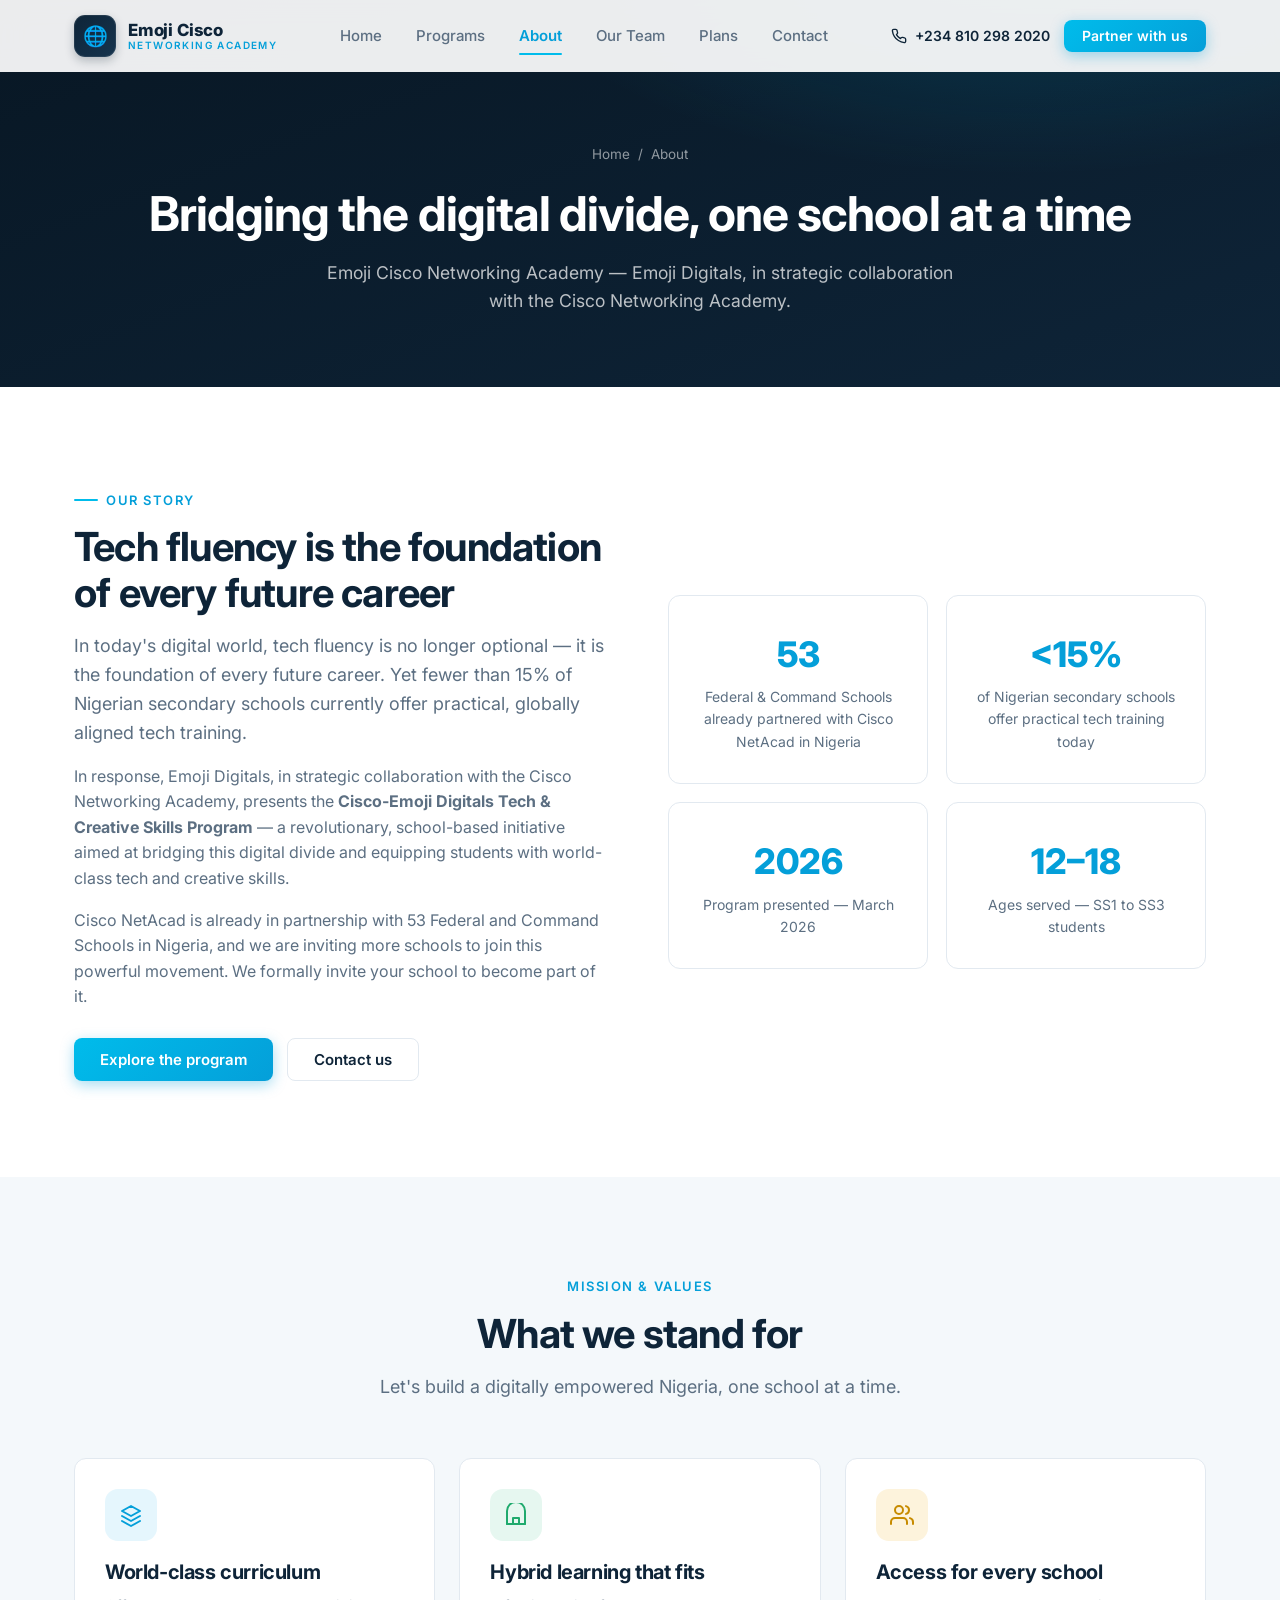
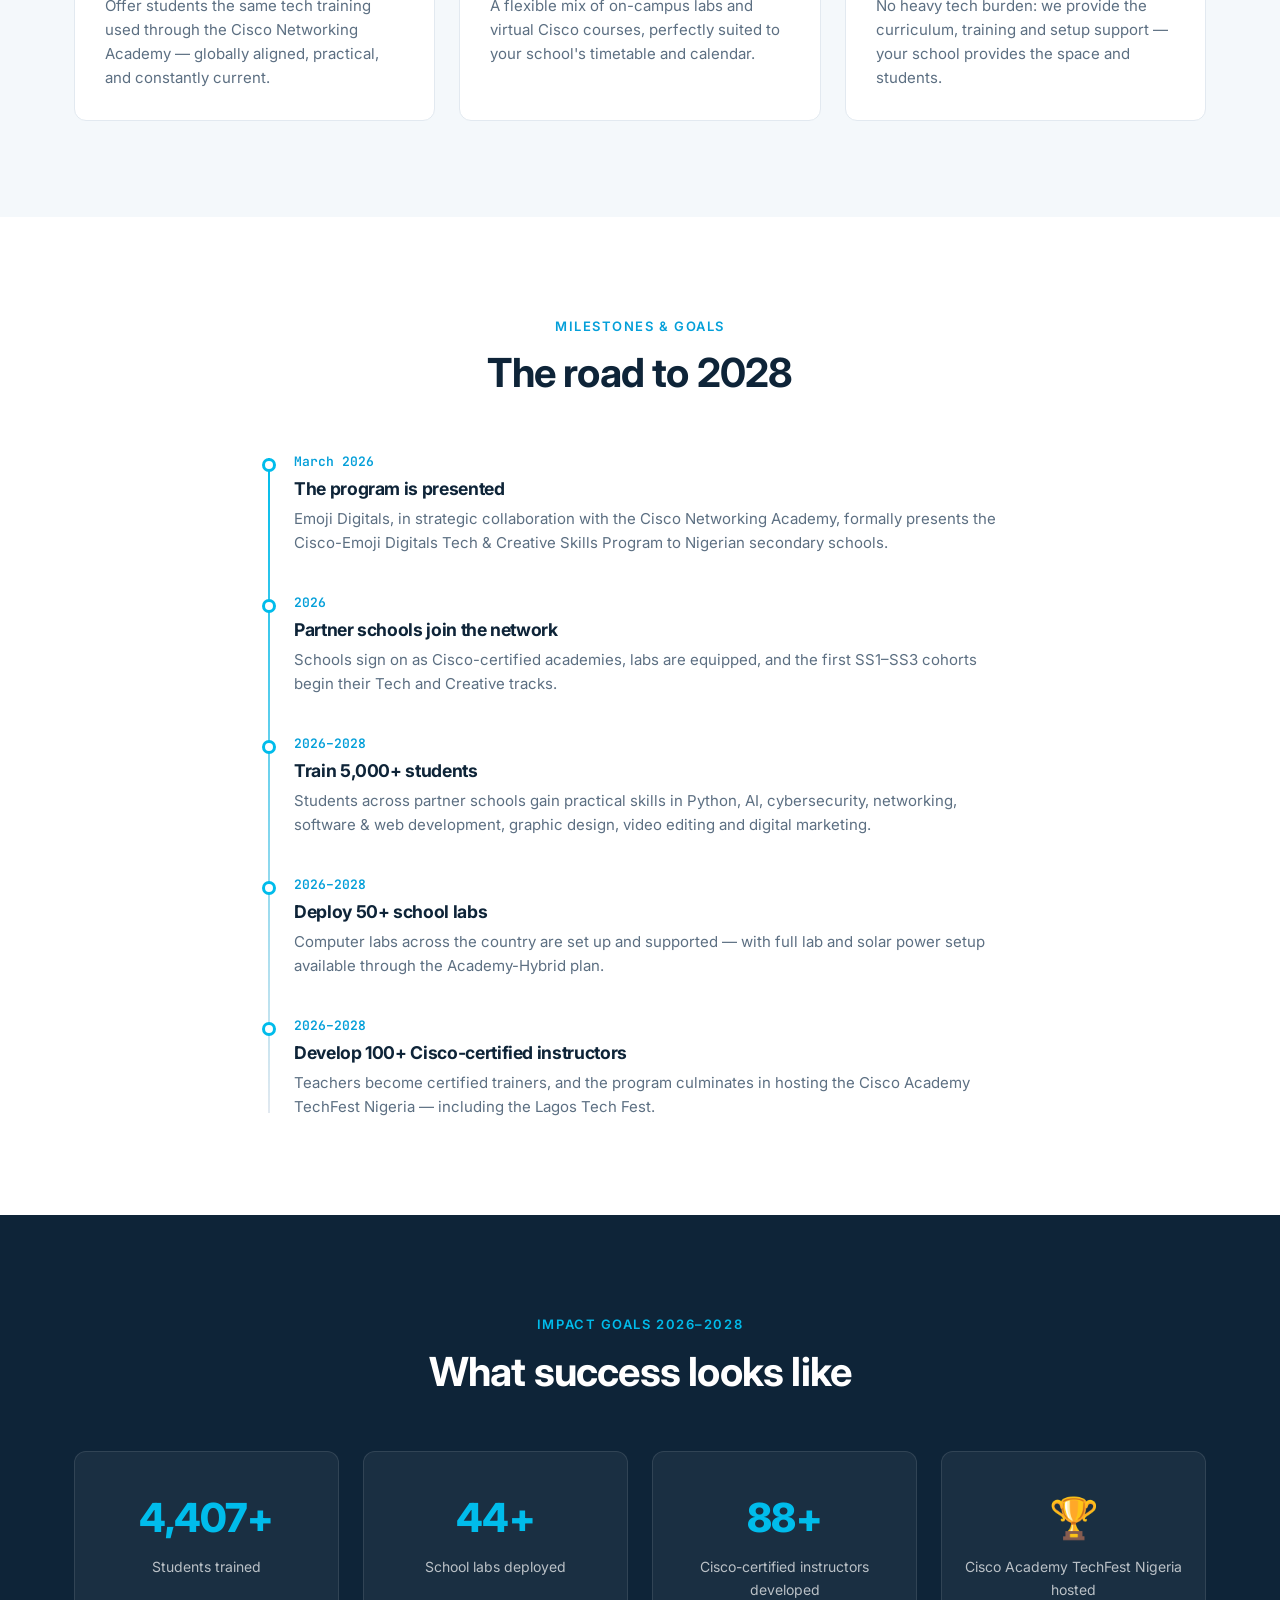
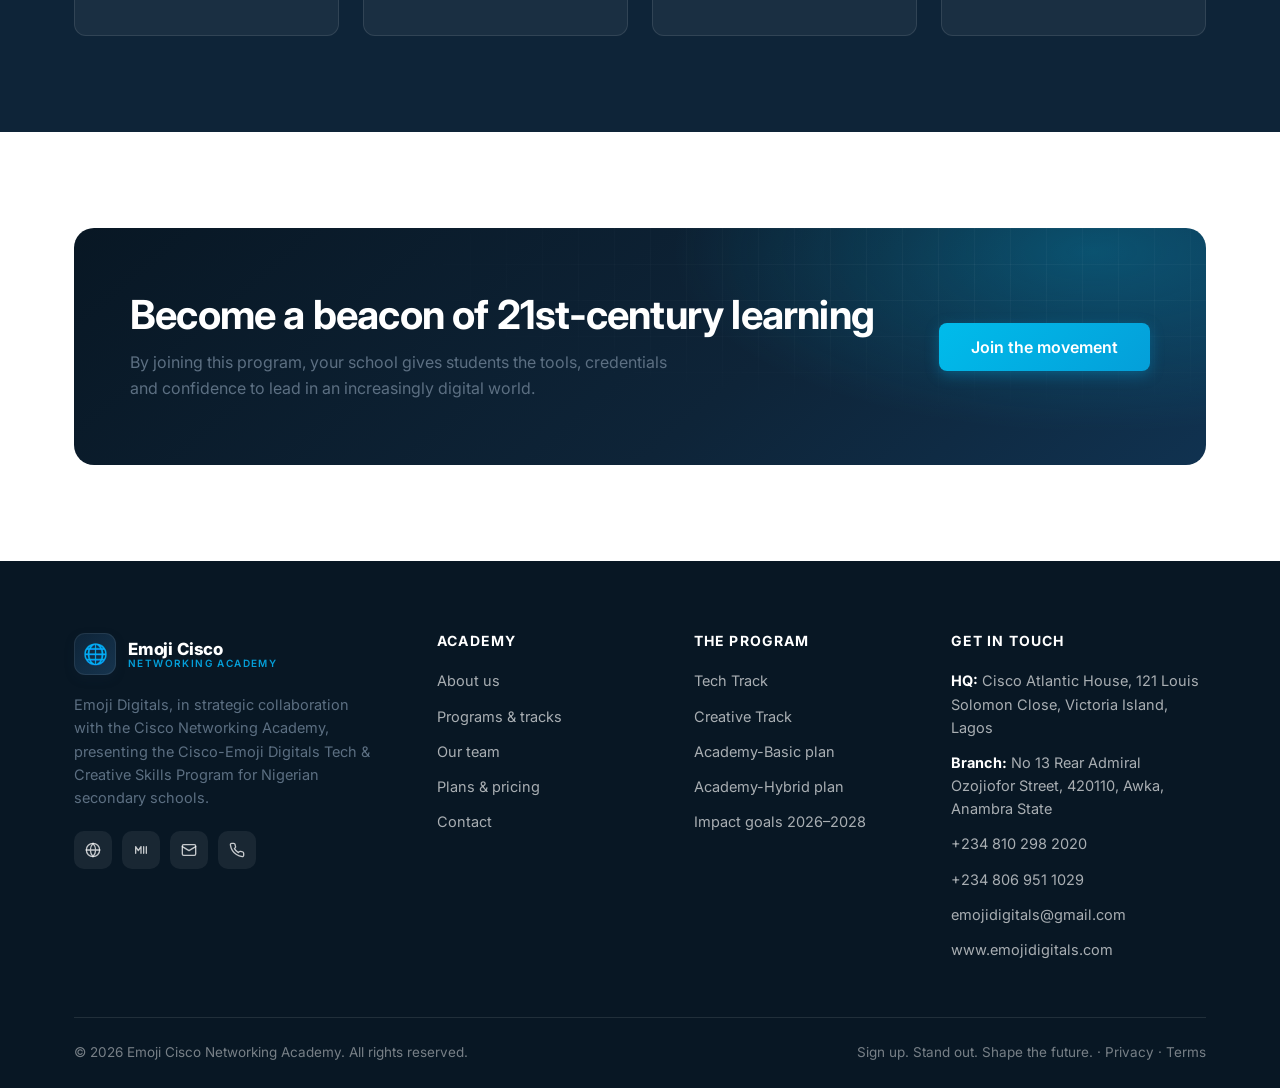
==== commit 228b4e24: "Replace template content with real academy information Rebuilt all pages from the official partnersh" ====
--- a/about.html
+++ b/about.html
@@ -4,7 +4,7 @@
   <meta charset="UTF-8" />
   <meta name="viewport" content="width=device-width, initial-scale=1.0" />
   <title>About Us — Emoji Cisco Networking Academy</title>
-  <meta name="description" content="The story, mission and people behind Emoji Cisco Networking Academy in Lagos — a decade of training network engineers with hands-on, lab-first teaching." />
+  <meta name="description" content="Emoji Cisco Networking Academy (Emoji Digitals) works in strategic collaboration with the Cisco Networking Academy to close the digital skills gap in Nigerian secondary schools." />
   <link rel="preconnect" href="https://fonts.googleapis.com" />
   <link rel="preconnect" href="https://fonts.gstatic.com" crossorigin />
   <link href="https://fonts.googleapis.com/css2?family=Inter:wght@400;500;600;700;800&family=JetBrains+Mono:wght@500;600&display=swap" rel="stylesheet" />
@@ -22,18 +22,18 @@
       </a>
       <nav class="nav" aria-label="Primary">
         <a class="nav__link" href="index.html">Home</a>
-        <a class="nav__link" href="courses.html">Courses</a>
+        <a class="nav__link" href="courses.html">Programs</a>
         <a class="nav__link" href="about.html">About</a>
-        <a class="nav__link" href="instructors.html">Instructors</a>
-        <a class="nav__link" href="pricing.html">Pricing</a>
+        <a class="nav__link" href="instructors.html">Our Team</a>
+        <a class="nav__link" href="pricing.html">Plans</a>
         <a class="nav__link" href="contact.html">Contact</a>
       </nav>
       <div class="header__actions">
-        <a class="header__phone" href="tel:+2348012345678">
+        <a class="header__phone" href="tel:+2348102982020">
           <svg width="16" height="16" viewBox="0 0 24 24" fill="none" stroke="currentColor" stroke-width="2" stroke-linecap="round" stroke-linejoin="round" aria-hidden="true"><path d="M22 16.9v3a2 2 0 01-2.2 2 19.8 19.8 0 01-8.6-3.1 19.5 19.5 0 01-6-6A19.8 19.8 0 012.1 4.2 2 2 0 014.1 2h3a2 2 0 012 1.7c.1 1 .4 2 .7 2.9a2 2 0 01-.5 2.1L8.1 9.9a16 16 0 006 6l1.2-1.2a2 2 0 012.1-.5c.9.3 1.9.6 2.9.7a2 2 0 011.7 2z"/></svg>
-          +234 801 234 5678
+          +234 810 298 2020
         </a>
-        <a class="btn btn--primary btn--sm" href="contact.html">Enroll now</a>
+        <a class="btn btn--primary btn--sm" href="contact.html">Partner with us</a>
         <button class="burger" aria-label="Toggle navigation menu" aria-expanded="false">
           <span></span><span></span><span></span>
         </button>
@@ -42,12 +42,12 @@
   </header>
   <nav class="mobile-nav" aria-label="Mobile">
     <a class="nav__link" href="index.html">Home</a>
-    <a class="nav__link" href="courses.html">Courses</a>
+    <a class="nav__link" href="courses.html">Programs</a>
     <a class="nav__link" href="about.html">About</a>
-    <a class="nav__link" href="instructors.html">Instructors</a>
-    <a class="nav__link" href="pricing.html">Pricing</a>
+    <a class="nav__link" href="instructors.html">Our Team</a>
+    <a class="nav__link" href="pricing.html">Plans</a>
     <a class="nav__link" href="contact.html">Contact</a>
-    <a class="btn btn--primary btn--block" href="contact.html">Enroll now</a>
+    <a class="btn btn--primary btn--block" href="contact.html">Partner with us</a>
   </nav>
 
   <main id="main">
@@ -57,8 +57,8 @@
         <nav class="breadcrumb" aria-label="Breadcrumb">
           <a href="index.html">Home</a> <span aria-hidden="true">/</span> <span>About</span>
         </nav>
-        <h1>We train engineers the way networks actually work</h1>
-        <p>Emoji Cisco Networking Academy has been turning curious beginners into certified network engineers in Lagos since 2016 — one lab at a time.</p>
+        <h1>Bridging the digital divide, one school at a time</h1>
+        <p>Emoji Cisco Networking Academy — Emoji Digitals, in strategic collaboration with the Cisco Networking Academy.</p>
       </div>
     </section>
 
@@ -68,32 +68,32 @@
         <div class="grid grid--2" style="align-items:center;gap:56px">
           <div class="reveal">
             <span class="eyebrow">Our story</span>
-            <h2>Started in one room with four routers and a whiteboard</h2>
-            <p class="lead">In 2016, our founder — then a carrier network engineer — was tired of interviewing graduates who could recite the OSI model but had never logged into a router. So he rented a small room in Lekki, bought second-hand lab equipment, and started teaching the only way he knew worked: by doing.</p>
-            <p style="margin-top:16px">Ten years later the academy has grown into a full training campus with virtual labs, certified instructors and hiring partners across Nigeria. What hasn't changed is the rule every class still follows: <strong>no concept is taught until the student has configured it, broken it, and fixed it again.</strong></p>
-            <p style="margin-top:16px">We teach total beginners and seasoned engineers side by side — because networking rewards people who understand fundamentals deeply and specialists who keep pushing past them.</p>
+            <h2>Tech fluency is the foundation of every future career</h2>
+            <p class="lead">In today's digital world, tech fluency is no longer optional — it is the foundation of every future career. Yet fewer than 15% of Nigerian secondary schools currently offer practical, globally aligned tech training.</p>
+            <p style="margin-top:16px">In response, Emoji Digitals, in strategic collaboration with the Cisco Networking Academy, presents the <strong>Cisco-Emoji Digitals Tech &amp; Creative Skills Program</strong> — a revolutionary, school-based initiative aimed at bridging this digital divide and equipping students with world-class tech and creative skills.</p>
+            <p style="margin-top:16px">Cisco NetAcad is already in partnership with 53 Federal and Command Schools in Nigeria, and we are inviting more schools to join this powerful movement. We formally invite your school to become part of it.</p>
             <div style="display:flex;gap:14px;flex-wrap:wrap;margin-top:28px">
-              <a class="btn btn--primary" href="courses.html">Browse programs</a>
-              <a class="btn btn--outline" href="instructors.html">Meet the team</a>
+              <a class="btn btn--primary" href="courses.html">Explore the program</a>
+              <a class="btn btn--outline" href="contact.html">Contact us</a>
             </div>
           </div>
           <div class="reveal" data-delay="2">
             <div class="grid grid--2" style="gap:18px">
               <div class="card" style="text-align:center">
-                <div style="font-size:2.2rem;font-weight:800;color:var(--cisco-blue-dark)">10</div>
-                <p style="font-size:14px;margin-top:4px">Years teaching networking</p>
-              </div>
-              <div class="card" style="text-align:center">
-                <div style="font-size:2.2rem;font-weight:800;color:var(--cisco-blue-dark)">18</div>
-                <p style="font-size:14px;margin-top:4px">Certified instructors on staff</p>
-              </div>
-              <div class="card" style="text-align:center">
-                <div style="font-size:2.2rem;font-weight:800;color:var(--cisco-blue-dark)">120+</div>
-                <p style="font-size:14px;margin-top:4px">Lab topologies maintained</p>
-              </div>
-              <div class="card" style="text-align:center">
-                <div style="font-size:2.2rem;font-weight:800;color:var(--cisco-blue-dark)">40+</div>
-                <p style="font-size:14px;margin-top:4px">Hiring partner companies</p>
+                <div style="font-size:2.2rem;font-weight:800;color:var(--cisco-blue-dark)"><span data-count="53">0</span></div>
+                <p style="font-size:14px;margin-top:4px">Federal &amp; Command Schools already partnered with Cisco NetAcad in Nigeria</p>
+              </div>
+              <div class="card" style="text-align:center">
+                <div style="font-size:2.2rem;font-weight:800;color:var(--cisco-blue-dark)">&lt;15%</div>
+                <p style="font-size:14px;margin-top:4px">of Nigerian secondary schools offer practical tech training today</p>
+              </div>
+              <div class="card" style="text-align:center">
+                <div style="font-size:2.2rem;font-weight:800;color:var(--cisco-blue-dark)">2026</div>
+                <p style="font-size:14px;margin-top:4px">Program presented — March 2026</p>
+              </div>
+              <div class="card" style="text-align:center">
+                <div style="font-size:2.2rem;font-weight:800;color:var(--cisco-blue-dark)">12–18</div>
+                <p style="font-size:14px;margin-top:4px">Ages served — SS1 to SS3 students</p>
               </div>
             </div>
           </div>
@@ -107,28 +107,29 @@
         <div class="section-head center reveal">
           <span class="eyebrow">Mission &amp; values</span>
           <h2>What we stand for</h2>
+          <p class="lead">Let's build a digitally empowered Nigeria, one school at a time.</p>
         </div>
         <div class="grid grid--3">
           <div class="card reveal" data-delay="1">
             <div class="card__icon" aria-hidden="true">
-              <svg width="24" height="24" viewBox="0 0 24 24" fill="none" stroke="currentColor" stroke-width="2" stroke-linecap="round" stroke-linejoin="round"><path d="M12 22s8-4 8-10V5l-8-3-8 3v7c0 6 8 10 8 10z"/></svg>
-            </div>
-            <h3>Fundamentals over shortcuts</h3>
-            <p>Dumps and memorisation get you a certificate; understanding gets you a career. We refuse to teach the shortcut.</p>
+              <svg width="24" height="24" viewBox="0 0 24 24" fill="none" stroke="currentColor" stroke-width="2" stroke-linecap="round" stroke-linejoin="round"><path d="M12 3l9 5-9 5-9-5 9-5z"/><path d="M21 13l-9 5-9-5"/><path d="M21 18l-9 5-9-5"/></svg>
+            </div>
+            <h3>World-class curriculum</h3>
+            <p>Offer students the same tech training used through the Cisco Networking Academy — globally aligned, practical, and constantly current.</p>
           </div>
           <div class="card reveal" data-delay="2">
             <div class="card__icon card__icon--green" aria-hidden="true">
-              <svg width="24" height="24" viewBox="0 0 24 24" fill="none" stroke="currentColor" stroke-width="2" stroke-linecap="round" stroke-linejoin="round"><path d="M17 21v-2a4 4 0 00-4-4H5a4 4 0 00-4 4v2"/><circle cx="9" cy="7" r="4"/><path d="M23 21v-2a4 4 0 00-3-3.87M16 3.13a4 4 0 010 7.75"/></svg>
-            </div>
-            <h3>Access for everyone</h3>
-            <p>If you have the drive, tuition should not be the wall. Every cohort holds partial scholarships and instalment plans.</p>
+              <svg width="24" height="24" viewBox="0 0 24 24" fill="none" stroke="currentColor" stroke-width="2" stroke-linecap="round" stroke-linejoin="round"><path d="M3 21V8a9 9 0 0118 0v13"/><path d="M3 21h18M9 21v-6h6v6"/></svg>
+            </div>
+            <h3>Hybrid learning that fits</h3>
+            <p>A flexible mix of on-campus labs and virtual Cisco courses, perfectly suited to your school's timetable and calendar.</p>
           </div>
           <div class="card reveal" data-delay="3">
             <div class="card__icon card__icon--amber" aria-hidden="true">
-              <svg width="24" height="24" viewBox="0 0 24 24" fill="none" stroke="currentColor" stroke-width="2" stroke-linecap="round" stroke-linejoin="round"><path d="M13 2L3 14h9l-1 8 10-12h-9l1-8z"/></svg>
-            </div>
-            <h3>Keep pace with the industry</h3>
-            <p>Automation, security and cloud are rewritten into our curriculum every intake, so graduates never arrive outdated.</p>
+              <svg width="24" height="24" viewBox="0 0 24 24" fill="none" stroke="currentColor" stroke-width="2" stroke-linecap="round" stroke-linejoin="round"><path d="M17 21v-2a4 4 0 00-4-4H5a4 4 0 00-4 4v2"/><circle cx="9" cy="7" r="4"/><path d="M23 21v-2a4 4 0 00-3-3.87M16 3.13a4 4 0 010 7.75"/></svg>
+            </div>
+            <h3>Access for every school</h3>
+            <p>No heavy tech burden: we provide the curriculum, training and setup support — your school provides the space and students.</p>
           </div>
         </div>
       </div>
@@ -138,75 +139,62 @@
     <section class="section">
       <div class="container">
         <div class="section-head center reveal">
-          <span class="eyebrow">Milestones</span>
-          <h2>Ten years, one direction</h2>
+          <span class="eyebrow">Milestones &amp; goals</span>
+          <h2>The road to 2028</h2>
         </div>
         <div class="timeline">
           <div class="timeline__item reveal">
-            <div class="timeline__year">2016</div>
-            <h3>The first classroom</h3>
-            <p>Founded in Lekki with a single cohort of nine students, four routers and a lot of belief.</p>
-          </div>
-          <div class="timeline__item reveal">
-            <div class="timeline__year">2018</div>
-            <h3>Virtual lab platform launched</h3>
-            <p>Students get 24/7 access to emulated Cisco topologies from home — the first academy in Lagos to do so at scale.</p>
-          </div>
-          <div class="timeline__item reveal">
-            <div class="timeline__year">2020</div>
-            <h3>Online cohorts go national</h3>
-            <p>Live remote classes open the doors to students across Nigeria and the diaspora; 1,000th graduate crosses the stage.</p>
-          </div>
-          <div class="timeline__item reveal">
-            <div class="timeline__year">2023</div>
-            <h3>Security &amp; automation tracks added</h3>
-            <p>CyberOps and Python network automation programs launch in response to what hiring partners actually asked for.</p>
+            <div class="timeline__year">March 2026</div>
+            <h3>The program is presented</h3>
+            <p>Emoji Digitals, in strategic collaboration with the Cisco Networking Academy, formally presents the Cisco-Emoji Digitals Tech &amp; Creative Skills Program to Nigerian secondary schools.</p>
           </div>
           <div class="timeline__item reveal">
             <div class="timeline__year">2026</div>
-            <h3>5,200 engineers trained</h3>
-            <p>Forty-plus hiring partners, an 85% employment rate within six months, and the same rule: every student configures everything.</p>
-          </div>
-        </div>
-      </div>
-    </section>
-
-    <!-- ===================== ACCREDITATION ===================== -->
+            <h3>Partner schools join the network</h3>
+            <p>Schools sign on as Cisco-certified academies, labs are equipped, and the first SS1–SS3 cohorts begin their Tech and Creative tracks.</p>
+          </div>
+          <div class="timeline__item reveal">
+            <div class="timeline__year">2026–2028</div>
+            <h3>Train 5,000+ students</h3>
+            <p>Students across partner schools gain practical skills in Python, AI, cybersecurity, networking, software &amp; web development, graphic design, video editing and digital marketing.</p>
+          </div>
+          <div class="timeline__item reveal">
+            <div class="timeline__year">2026–2028</div>
+            <h3>Deploy 50+ school labs</h3>
+            <p>Computer labs across the country are set up and supported — with full lab and solar power setup available through the Academy-Hybrid plan.</p>
+          </div>
+          <div class="timeline__item reveal">
+            <div class="timeline__year">2026–2028</div>
+            <h3>Develop 100+ Cisco-certified instructors</h3>
+            <p>Teachers become certified trainers, and the program culminates in hosting the Cisco Academy TechFest Nigeria — including the Lagos Tech Fest.</p>
+          </div>
+        </div>
+      </div>
+    </section>
+
+    <!-- ===================== IMPACT GOALS ===================== -->
     <section class="section section--navy">
       <div class="container">
         <div class="section-head center reveal">
-          <span class="eyebrow" style="color:var(--cisco-blue)">Recognition</span>
-          <h2 style="color:#fff">Aligned with the certifications employers ask for</h2>
-          <p class="lead">Our tracks are mapped to current Cisco certification blueprints, and our certificates are recognised by hiring partners across the telecoms, fintech and banking sectors.</p>
-        </div>
-        <div class="grid grid--4">
-          <div class="card reveal" data-delay="1" style="background:rgba(255,255,255,0.05);border-color:rgba(255,255,255,0.12)">
-            <div class="card__icon" aria-hidden="true">
-              <svg width="24" height="24" viewBox="0 0 24 24" fill="none" stroke="currentColor" stroke-width="2" stroke-linecap="round" stroke-linejoin="round"><circle cx="12" cy="8" r="6"/><path d="M8.2 13.9L7 22l5-3 5 3-1.2-8.1"/></svg>
-            </div>
-            <h3 style="color:#fff">CCNA aligned</h3>
-            <p style="color:rgba(255,255,255,0.7)">All three CCNA modules map to the current certification exam topics.</p>
-          </div>
-          <div class="card reveal" data-delay="2" style="background:rgba(255,255,255,0.05);border-color:rgba(255,255,255,0.12)">
-            <div class="card__icon" aria-hidden="true">
-              <svg width="24" height="24" viewBox="0 0 24 24" fill="none" stroke="currentColor" stroke-width="2" stroke-linecap="round" stroke-linejoin="round"><circle cx="12" cy="8" r="6"/><path d="M8.2 13.9L7 22l5-3 5 3-1.2-8.1"/></svg>
-            </div>
-            <h3 style="color:#fff">CCNP aligned</h3>
-            <p style="color:rgba(255,255,255,0.7)">Enterprise Core covers the ENCOR blueprint and advanced routing options.</p>
-          </div>
-          <div class="card reveal" data-delay="3" style="background:rgba(255,255,255,0.05);border-color:rgba(255,255,255,0.12)">
-            <div class="card__icon" aria-hidden="true">
-              <svg width="24" height="24" viewBox="0 0 24 24" fill="none" stroke="currentColor" stroke-width="2" stroke-linecap="round" stroke-linejoin="round"><path d="M12 22s8-4 8-10V5l-8-3-8 3v7c0 6 8 10 8 10z"/></svg>
-            </div>
-            <h3 style="color:#fff">CyberOps aligned</h3>
-            <p style="color:rgba(255,255,255,0.7)">Security track prepares students for the CyberOps Associate certification.</p>
-          </div>
-          <div class="card reveal" data-delay="4" style="background:rgba(255,255,255,0.05);border-color:rgba(255,255,255,0.12)">
-            <div class="card__icon" aria-hidden="true">
-              <svg width="24" height="24" viewBox="0 0 24 24" fill="none" stroke="currentColor" stroke-width="2" stroke-linecap="round" stroke-linejoin="round"><path d="M4 17l6-6-6-6M12 19h8"/></svg>
-            </div>
-            <h3 style="color:#fff">DevNet skills</h3>
-            <p style="color:rgba(255,255,255,0.7)">Automation track builds the API and scripting skills modern networks demand.</p>
+          <span class="eyebrow" style="color:var(--cisco-blue)">Impact goals 2026–2028</span>
+          <h2 style="color:#fff">What success looks like</h2>
+        </div>
+        <div class="stats-band">
+          <div class="stat-box reveal" data-delay="1">
+            <div class="num"><span data-count="5000">0</span>+</div>
+            <div class="label">Students trained</div>
+          </div>
+          <div class="stat-box reveal" data-delay="2">
+            <div class="num"><span data-count="50">0</span>+</div>
+            <div class="label">School labs deployed</div>
+          </div>
+          <div class="stat-box reveal" data-delay="3">
+            <div class="num"><span data-count="100">0</span>+</div>
+            <div class="label">Cisco-certified instructors developed</div>
+          </div>
+          <div class="stat-box reveal" data-delay="4">
+            <div class="num">🏆</div>
+            <div class="label">Cisco Academy TechFest Nigeria hosted</div>
           </div>
         </div>
       </div>
@@ -217,10 +205,10 @@
       <div class="container">
         <div class="cta-band reveal">
           <div>
-            <h2 style="color:#fff">Come see the labs for yourself</h2>
-            <p>Book a campus tour any Tuesday or Saturday. Sit in on a live class, play with the lab pods, and decide with your own eyes.</p>
-          </div>
-          <a class="btn btn--primary btn--lg" href="contact.html">Book a campus tour</a>
+            <h2 style="color:#fff">Become a beacon of 21st-century learning</h2>
+            <p>By joining this program, your school gives students the tools, credentials and confidence to lead in an increasingly digital world.</p>
+          </div>
+          <a class="btn btn--primary btn--lg" href="contact.html">Join the movement</a>
         </div>
       </div>
     </section>
@@ -234,52 +222,57 @@
             <span class="logo__mark" aria-hidden="true">🌐</span>
             <span class="logo__text" style="color:#fff">Emoji Cisco <small>Networking Academy</small></span>
           </a>
-          <p class="footer__about">Training network engineers in Lagos since 2016 — from first principles to expert-level automation, with hands-on labs and real career support.</p>
+          <p class="footer__about">Emoji Digitals, in strategic collaboration with the Cisco Networking Academy, presenting the Cisco-Emoji Digitals Tech &amp; Creative Skills Program for Nigerian secondary schools.</p>
           <div class="social-row">
-            <a href="#" aria-label="LinkedIn"><svg width="16" height="16" viewBox="0 0 24 24" fill="currentColor" aria-hidden="true"><path d="M4.98 3.5a2.5 2.5 0 11-.02 5 2.5 2.5 0 01.02-5zM3 9h4v12H3zM9 9h3.8v1.7h.05c.53-1 1.83-2.05 3.77-2.05 4.03 0 4.78 2.65 4.78 6.1V21h-4v-5.4c0-1.3-.02-2.96-1.8-2.96-1.8 0-2.07 1.4-2.07 2.87V21H9z"/></svg></a>
-            <a href="#" aria-label="X (Twitter)"><svg width="15" height="15" viewBox="0 0 24 24" fill="currentColor" aria-hidden="true"><path d="M18.24 2.25h3.31l-7.23 8.26 8.5 11.24h-6.64l-5.2-6.8-5.95 6.8H1.72l7.5-8.57L1.03 2.25h6.8l4.83 6.32 5.58-6.32zm-1.17 17.52h1.83L7.01 4.13H5.05z"/></svg></a>
-            <a href="#" aria-label="Instagram"><svg width="16" height="16" viewBox="0 0 24 24" fill="none" stroke="currentColor" stroke-width="2" stroke-linecap="round" aria-hidden="true"><rect x="2.5" y="2.5" width="19" height="19" rx="5"/><circle cx="12" cy="12" r="4.5"/><circle cx="17.4" cy="6.6" r="1.2" fill="currentColor" stroke="none"/></svg></a>
-            <a href="#" aria-label="YouTube"><svg width="16" height="16" viewBox="0 0 24 24" fill="currentColor" aria-hidden="true"><path d="M21.6 7.2a2.5 2.5 0 00-1.76-1.77C18.25 5 12 5 12 5s-6.25 0-7.84.43A2.5 2.5 0 002.4 7.2 26.6 26.6 0 002 12a26.6 26.6 0 00.4 4.8 2.5 2.5 0 001.76 1.77C5.75 19 12 19 12 19s6.25 0 7.84-.43a2.5 2.5 0 001.76-1.77A26.6 26.6 0 0022 12a26.6 26.6 0 00-.4-4.8zM10 15.5v-7l6 3.5-6 3.5z"/></svg></a>
+            <a href="https://emojidigitals.com" aria-label="Website">
+              <svg width="16" height="16" viewBox="0 0 24 24" fill="none" stroke="currentColor" stroke-width="2" stroke-linecap="round" stroke-linejoin="round" aria-hidden="true"><circle cx="12" cy="12" r="10"/><path d="M2 12h20M12 2a15.3 15.3 0 014 10 15.3 15.3 0 01-4 10 15.3 15.3 0 01-4-10 15.3 15.3 0 014-10z"/></svg>
+            </a>
+            <a href="https://www.netacad.com" aria-label="Cisco Networking Academy">
+              <svg width="16" height="16" viewBox="0 0 24 24" fill="none" stroke="currentColor" stroke-width="2" stroke-linecap="round" stroke-linejoin="round" aria-hidden="true"><path d="M4 17V7l4 6 4-6v10"/><path d="M16 7v10M20 7v10"/></svg>
+            </a>
+            <a href="mailto:emojidigitals@gmail.com" aria-label="Email">
+              <svg width="16" height="16" viewBox="0 0 24 24" fill="none" stroke="currentColor" stroke-width="2" stroke-linecap="round" stroke-linejoin="round" aria-hidden="true"><rect x="2" y="4" width="20" height="16" rx="2"/><path d="M22 7l-10 6L2 7"/></svg>
+            </a>
+            <a href="tel:+2348102982020" aria-label="Phone">
+              <svg width="16" height="16" viewBox="0 0 24 24" fill="none" stroke="currentColor" stroke-width="2" stroke-linecap="round" stroke-linejoin="round" aria-hidden="true"><path d="M22 16.9v3a2 2 0 01-2.2 2 19.8 19.8 0 01-8.6-3.1 19.5 19.5 0 01-6-6A19.8 19.8 0 012.1 4.2 2 2 0 014.1 2h3a2 2 0 012 1.7c.1 1 .4 2 .7 2.9a2 2 0 01-.5 2.1L8.1 9.9a16 16 0 006 6l1.2-1.2a2 2 0 012.1-.5c.9.3 1.9.6 2.9.7a2 2 0 011.7 2z"/></svg>
+            </a>
           </div>
         </div>
         <div>
           <h4>Academy</h4>
           <nav class="footer__links" aria-label="Footer academy links">
             <a href="about.html">About us</a>
-            <a href="courses.html">All courses</a>
-            <a href="instructors.html">Our instructors</a>
-            <a href="pricing.html">Pricing &amp; payment</a>
+            <a href="courses.html">Programs &amp; tracks</a>
+            <a href="instructors.html">Our team</a>
+            <a href="pricing.html">Plans &amp; pricing</a>
             <a href="contact.html">Contact</a>
           </nav>
         </div>
         <div>
-          <h4>Popular tracks</h4>
-          <nav class="footer__links" aria-label="Footer course links">
-            <a href="courses.html">Networking Essentials</a>
-            <a href="courses.html">CCNA Full Track</a>
-            <a href="courses.html">Network Security</a>
-            <a href="courses.html">Python Automation</a>
-            <a href="courses.html">CCNP Enterprise</a>
+          <h4>The program</h4>
+          <nav class="footer__links" aria-label="Footer program links">
+            <a href="courses.html">Tech Track</a>
+            <a href="courses.html">Creative Track</a>
+            <a href="pricing.html">Academy-Basic plan</a>
+            <a href="pricing.html">Academy-Hybrid plan</a>
+            <a href="about.html">Impact goals 2026–2028</a>
           </nav>
         </div>
         <div>
           <h4>Get in touch</h4>
           <div class="footer__contact">
-            <span>📍 4 Academy Close, Lekki Phase 1,<br/>Lagos, Nigeria</span>
-            <a href="tel:+2348012345678">📞 +234 801 234 5678</a>
-            <a href="mailto:hello@emojicisco.academy">✉️ hello@emojicisco.academy</a>
-            <form class="newsletter-form" style="margin-top:6px">
-              <label for="nl-email" style="display:none">Email address</label>
-              <input id="nl-email" type="email" class="form-control" placeholder="Your email address" />
-              <button class="btn btn--primary btn--sm btn--block" type="submit" style="margin-top:10px">Subscribe</button>
-              <p class="newsletter-msg" style="font-size:12.5px;margin-top:8px;color:var(--cisco-blue)"></p>
-            </form>
+            <span><strong style="color:#fff">HQ:</strong> Cisco Atlantic House, 121 Louis Solomon Close, Victoria Island, Lagos</span>
+            <span><strong style="color:#fff">Branch:</strong> No 13 Rear Admiral Ozojiofor Street, 420110, Awka, Anambra State</span>
+            <a href="tel:+2348102982020">+234 810 298 2020</a>
+            <a href="tel:+2348069511029">+234 806 951 1029</a>
+            <a href="mailto:emojidigitals@gmail.com">emojidigitals@gmail.com</a>
+            <a href="https://emojidigitals.com">www.emojidigitals.com</a>
           </div>
         </div>
       </div>
       <div class="footer__bottom">
         <span>© <span data-year>2026</span> Emoji Cisco Networking Academy. All rights reserved.</span>
-        <span>Built for engineers who keep the internet running. <a href="#">Privacy</a> · <a href="#">Terms</a></span>
+        <span>Sign up. Stand out. Shape the future. · <a href="#">Privacy</a> · <a href="#">Terms</a></span>
       </div>
     </div>
   </footer>
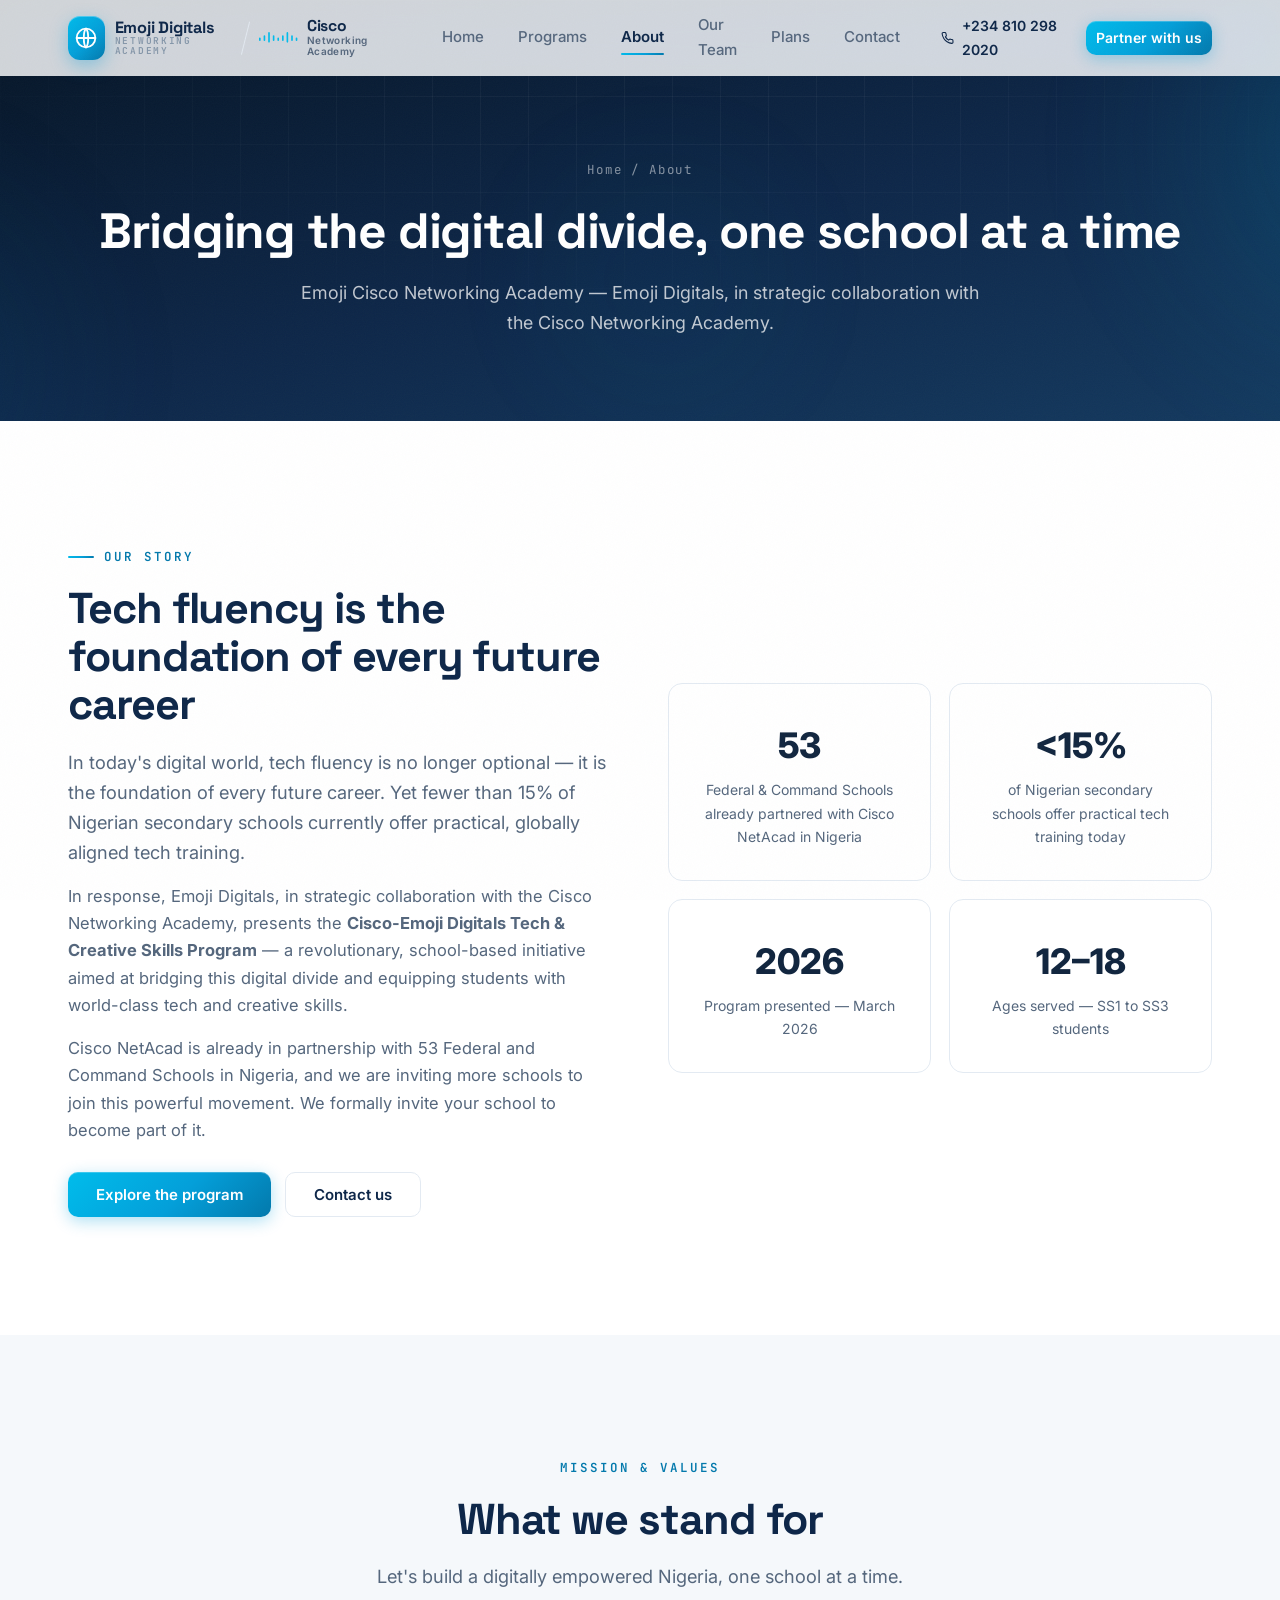
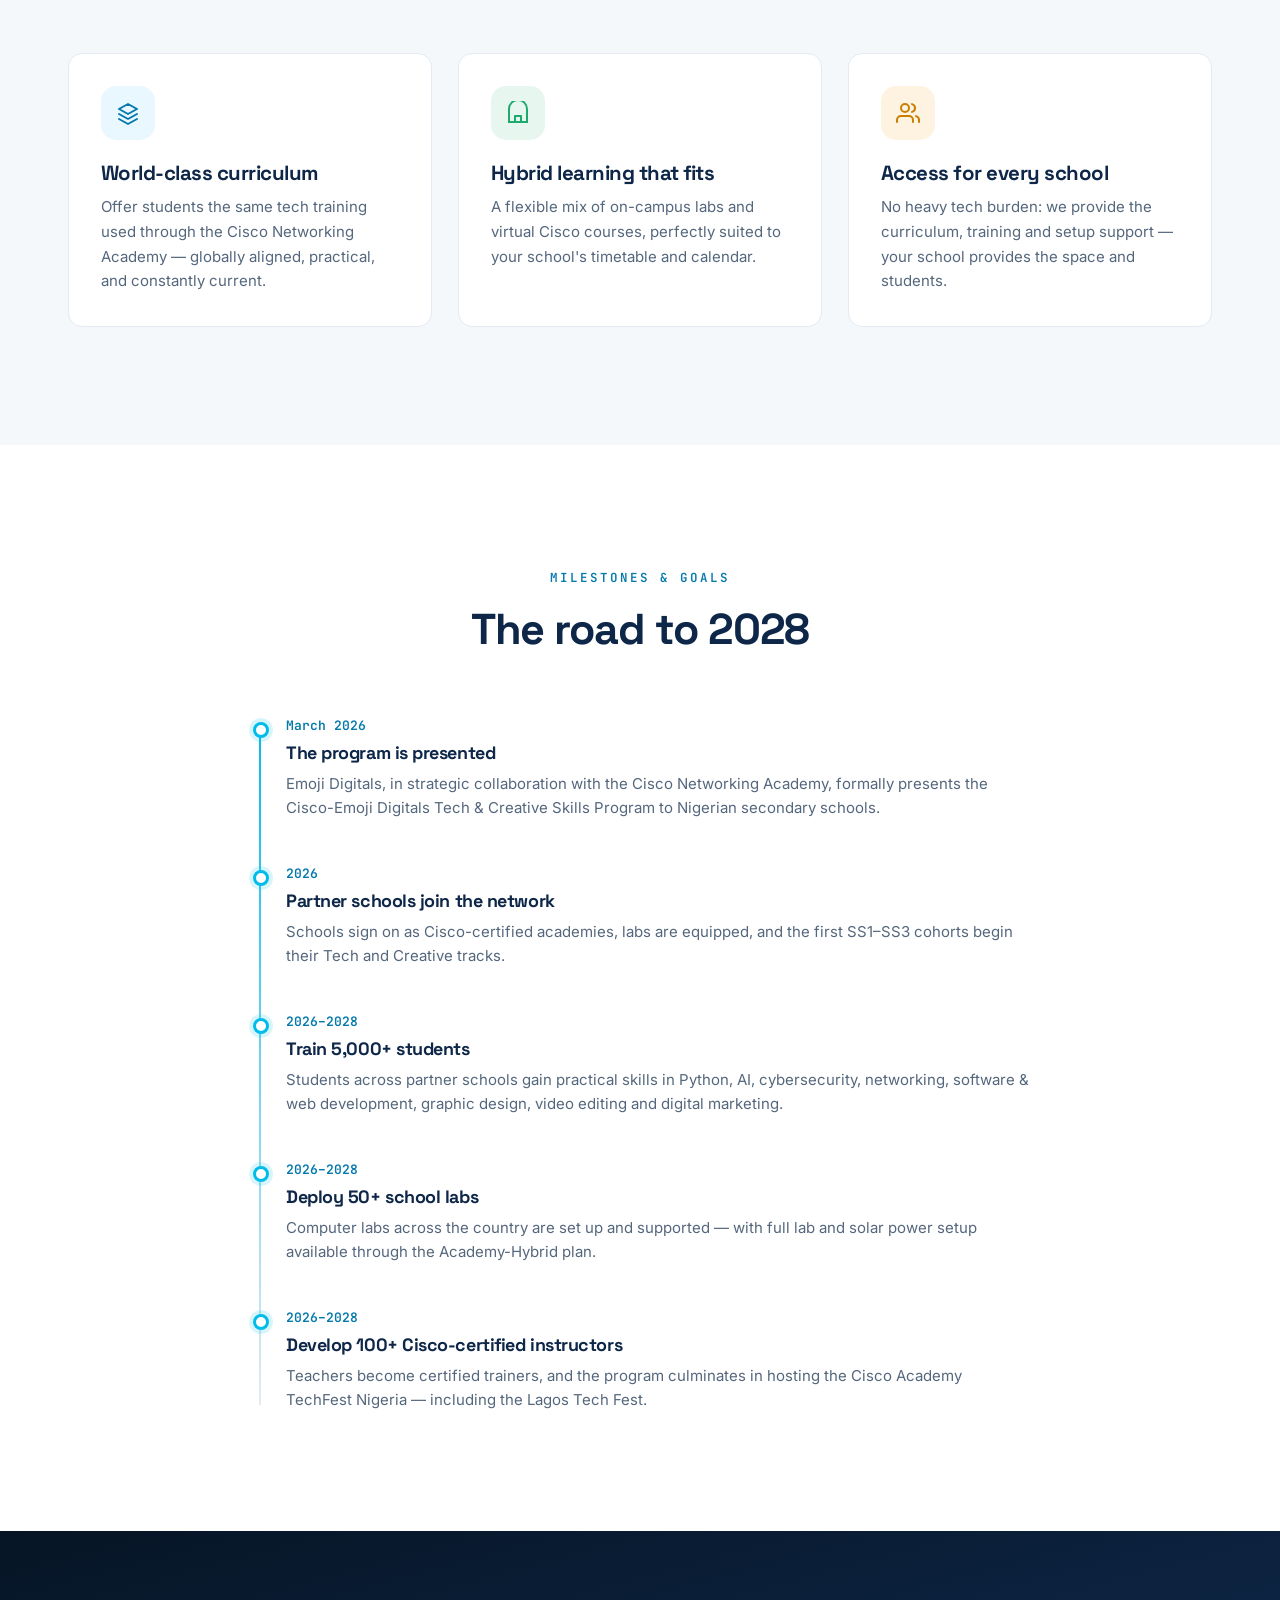
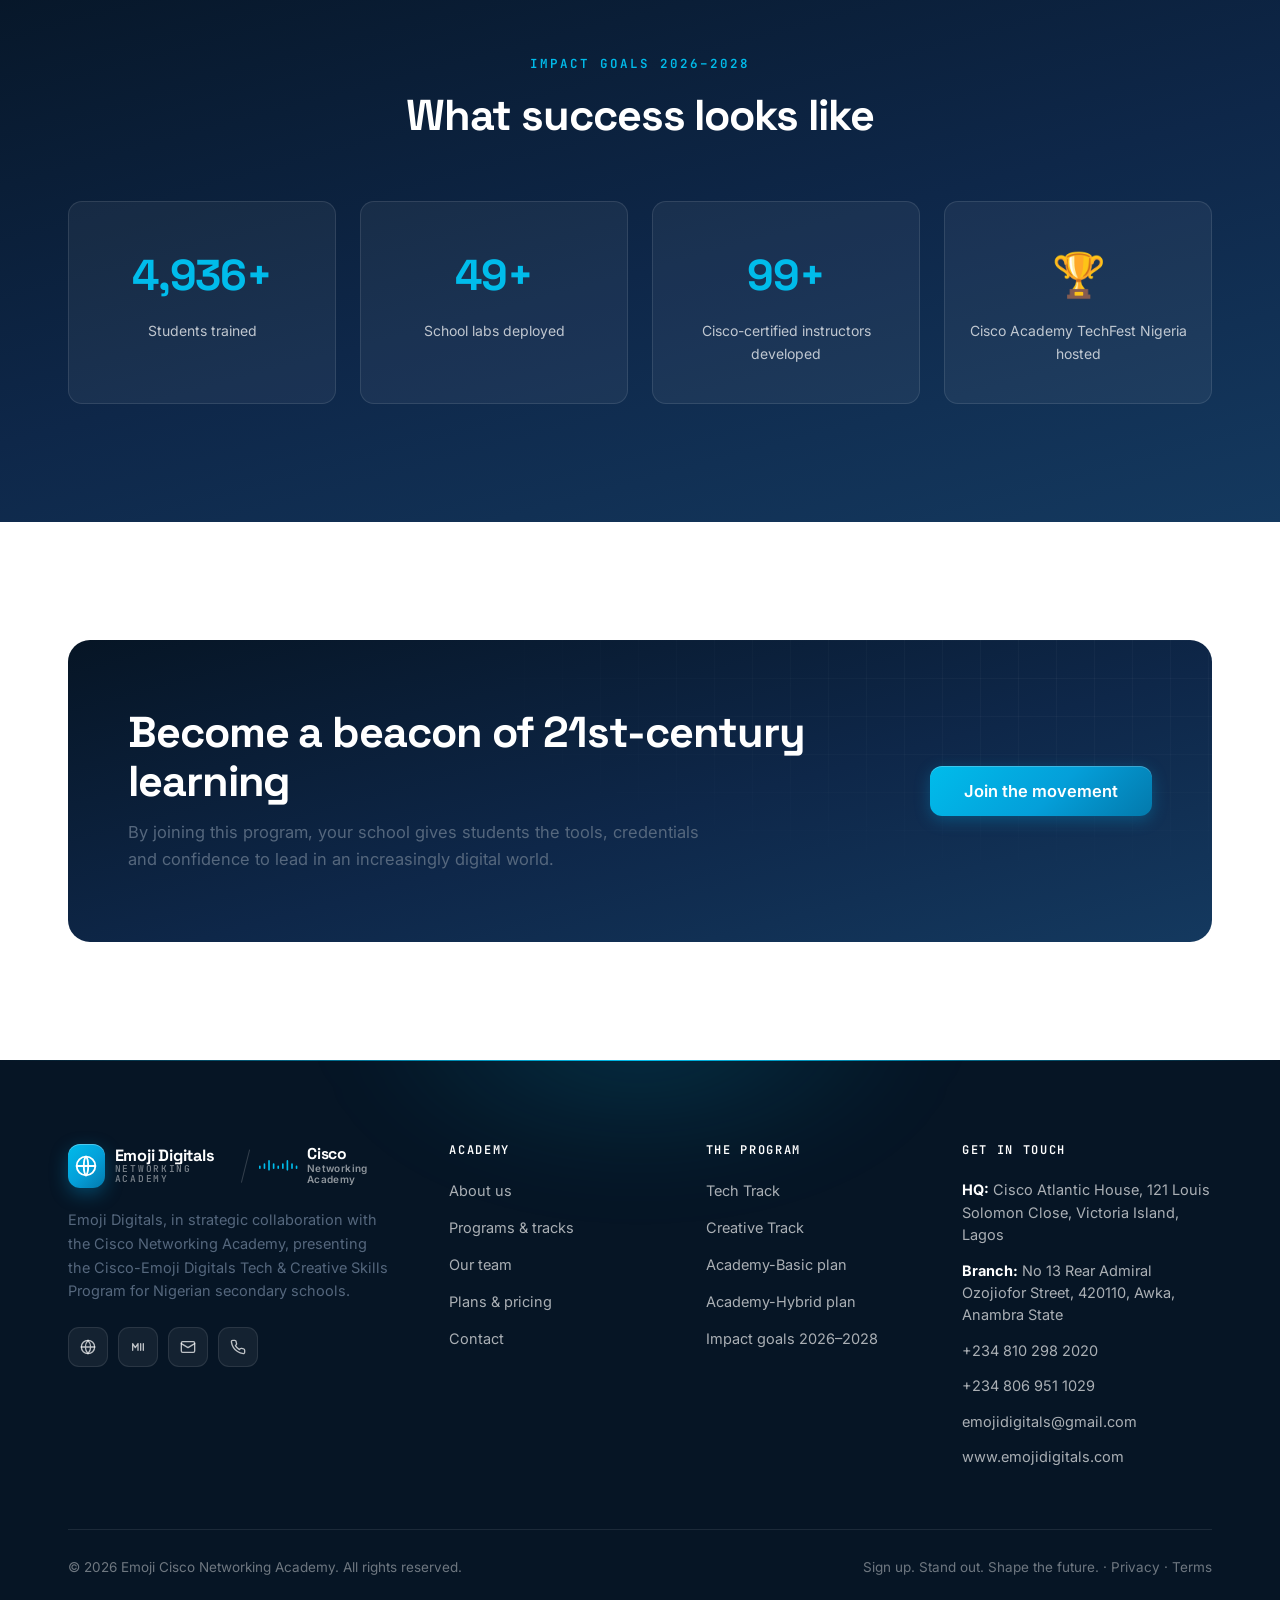
==== commit b7b89578: "Premium rebrand: Cisco brand system, real logos, motion layer - Authentic Cisco bridge logo (from si" ====
--- a/about.html
+++ b/about.html
@@ -7,18 +7,34 @@
   <meta name="description" content="Emoji Cisco Networking Academy (Emoji Digitals) works in strategic collaboration with the Cisco Networking Academy to close the digital skills gap in Nigerian secondary schools." />
   <link rel="preconnect" href="https://fonts.googleapis.com" />
   <link rel="preconnect" href="https://fonts.gstatic.com" crossorigin />
-  <link href="https://fonts.googleapis.com/css2?family=Inter:wght@400;500;600;700;800&family=JetBrains+Mono:wght@500;600&display=swap" rel="stylesheet" />
+  <link href="https://fonts.googleapis.com/css2?family=Inter:wght@400;500;600;700;800&family=JetBrains+Mono:wght@500;600&family=Space+Grotesk:wght@500;600;700&display=swap" rel="stylesheet" />
   <link rel="stylesheet" href="css/styles.css" />
-  <link rel="icon" href="data:image/svg+xml,%3Csvg xmlns='http://www.w3.org/2000/svg' viewBox='0 0 100 100'%3E%3Crect width='100' height='100' rx='22' fill='%230e2438'/%3E%3Ctext x='50' y='68' font-size='52' text-anchor='middle'%3E%F0%9F%8C%90%3C/text%3E%3C/svg%3E" />
+  <link rel="icon" href="data:image/svg+xml,%3Csvg xmlns='http://www.w3.org/2000/svg' viewBox='0 0 100 100'%3E%3Crect width='100' height='100' rx='22' fill='%230e2749'/%3E%3Ctext x='50' y='68' font-size='52' text-anchor='middle'%3E%F0%9F%8C%90%3C/text%3E%3C/svg%3E" />
 </head>
 <body>
   <a class="skip-link" href="#main">Skip to content</a>
+  <div class="scroll-progress" aria-hidden="true"></div>
 
   <header class="header">
     <div class="container header__inner">
       <a class="logo" href="index.html" aria-label="Emoji Cisco Networking Academy — home">
-        <span class="logo__mark" aria-hidden="true">🌐</span>
-        <span class="logo__text">Emoji Cisco <small>Networking Academy</small></span>
+        <span class="lockup">
+            <span class="lockup__mark">
+              <span class="brand-emoji"><svg viewBox="0 0 24 24" fill="none" stroke="#ffffff" stroke-width="1.7" stroke-linecap="round" stroke-linejoin="round" aria-hidden="true"><circle cx="12" cy="12" r="8.6"/><path d="M3.4 12h17.2"/><path d="M12 3.4c2.7 2.5 2.7 14.7 0 17.2"/><path d="M12 3.4c-2.7 2.5-2.7 14.7 0 17.2"/></svg></span>
+              <span class="brand-words">
+                <strong>Emoji Digitals</strong>
+                <small>Networking Academy</small>
+              </span>
+            </span>
+            <span class="lockup__divider" aria-hidden="true"></span>
+            <span class="lockup__cisco">
+              <svg class="bridge" viewBox="0 5.6 24 7" fill="currentColor" aria-hidden="true"><path d="M0 10.728a.521.521 0 001.039 0V9.573a.52.52 0 00-1.039 0v1.155M2.876 10.728a.522.522 0 001.04 0V8.139a.52.52 0 00-1.039 0v2.589M5.737 11.771a.52.52 0 001.039 0V6.17a.52.52 0 00-1.039 0v5.601M8.624 10.728a.52.52 0 001.039 0V8.139a.52.52 0 00-1.039 0v2.589M11.494 10.728a.522.522 0 001.039 0V9.573a.52.52 0 00-1.039 0v1.155M14.393 10.728a.521.521 0 001.04 0V8.139a.52.52 0 00-1.039 0v2.589M17.231 11.771a.521.521 0 001.039 0V6.17a.52.52 0 00-1.039 0v5.601M20.117 10.728a.522.522 0 001.041 0V8.139a.521.521 0 00-1.04 0v2.589M22.961 10.728a.52.52 0 001.039 0V9.573a.52.52 0 00-1.039 0v1.155"/></svg>
+              <span class="cisco-words">
+                <strong>Cisco</strong>
+                <small>Networking Academy</small>
+              </span>
+            </span>
+          </span>
       </a>
       <nav class="nav" aria-label="Primary">
         <a class="nav__link" href="index.html">Home</a>
@@ -33,7 +49,7 @@
           <svg width="16" height="16" viewBox="0 0 24 24" fill="none" stroke="currentColor" stroke-width="2" stroke-linecap="round" stroke-linejoin="round" aria-hidden="true"><path d="M22 16.9v3a2 2 0 01-2.2 2 19.8 19.8 0 01-8.6-3.1 19.5 19.5 0 01-6-6A19.8 19.8 0 012.1 4.2 2 2 0 014.1 2h3a2 2 0 012 1.7c.1 1 .4 2 .7 2.9a2 2 0 01-.5 2.1L8.1 9.9a16 16 0 006 6l1.2-1.2a2 2 0 012.1-.5c.9.3 1.9.6 2.9.7a2 2 0 011.7 2z"/></svg>
           +234 810 298 2020
         </a>
-        <a class="btn btn--primary btn--sm" href="contact.html">Partner with us</a>
+        <a class="btn btn--primary btn--sm" href="contact.html" data-magnetic>Partner with us</a>
         <button class="burger" aria-label="Toggle navigation menu" aria-expanded="false">
           <span></span><span></span><span></span>
         </button>
@@ -53,6 +69,7 @@
   <main id="main">
     <!-- ===================== PAGE HERO ===================== -->
     <section class="page-hero">
+      <div class="hero__aurora" aria-hidden="true"><span></span><span></span><span></span></div>
       <div class="container">
         <nav class="breadcrumb" aria-label="Breadcrumb">
           <a href="index.html">Home</a> <span aria-hidden="true">/</span> <span>About</span>
@@ -215,12 +232,28 @@
   </main>
 
   <footer class="footer">
+    <span class="footer__glow" aria-hidden="true"></span>
     <div class="container">
       <div class="footer__grid">
         <div>
-          <a class="logo" href="index.html">
-            <span class="logo__mark" aria-hidden="true">🌐</span>
-            <span class="logo__text" style="color:#fff">Emoji Cisco <small>Networking Academy</small></span>
+          <a class="logo" href="index.html" aria-label="Emoji Cisco Networking Academy — home">
+            <span class="lockup">
+            <span class="lockup__mark">
+              <span class="brand-emoji"><svg viewBox="0 0 24 24" fill="none" stroke="#ffffff" stroke-width="1.7" stroke-linecap="round" stroke-linejoin="round" aria-hidden="true"><circle cx="12" cy="12" r="8.6"/><path d="M3.4 12h17.2"/><path d="M12 3.4c2.7 2.5 2.7 14.7 0 17.2"/><path d="M12 3.4c-2.7 2.5-2.7 14.7 0 17.2"/></svg></span>
+              <span class="brand-words">
+                <strong>Emoji Digitals</strong>
+                <small>Networking Academy</small>
+              </span>
+            </span>
+            <span class="lockup__divider" aria-hidden="true"></span>
+            <span class="lockup__cisco">
+              <svg class="bridge" viewBox="0 5.6 24 7" fill="currentColor" aria-hidden="true"><path d="M0 10.728a.521.521 0 001.039 0V9.573a.52.52 0 00-1.039 0v1.155M2.876 10.728a.522.522 0 001.04 0V8.139a.52.52 0 00-1.039 0v2.589M5.737 11.771a.52.52 0 001.039 0V6.17a.52.52 0 00-1.039 0v5.601M8.624 10.728a.52.52 0 001.039 0V8.139a.52.52 0 00-1.039 0v2.589M11.494 10.728a.522.522 0 001.039 0V9.573a.52.52 0 00-1.039 0v1.155M14.393 10.728a.521.521 0 001.04 0V8.139a.52.52 0 00-1.039 0v2.589M17.231 11.771a.521.521 0 001.039 0V6.17a.52.52 0 00-1.039 0v5.601M20.117 10.728a.522.522 0 001.041 0V8.139a.521.521 0 00-1.04 0v2.589M22.961 10.728a.52.52 0 001.039 0V9.573a.52.52 0 00-1.039 0v1.155"/></svg>
+              <span class="cisco-words">
+                <strong>Cisco</strong>
+                <small>Networking Academy</small>
+              </span>
+            </span>
+          </span>
           </a>
           <p class="footer__about">Emoji Digitals, in strategic collaboration with the Cisco Networking Academy, presenting the Cisco-Emoji Digitals Tech &amp; Creative Skills Program for Nigerian secondary schools.</p>
           <div class="social-row">
--- a/css/styles.css
+++ b/css/styles.css
@@ -1,44 +1,54 @@
 /* ============================================================
-   Emoji Cisco Networking Academy — Core Stylesheet
-   Clean, professional Cisco-inspired design system
+   Emoji Cisco Networking Academy — Premium Design System
+   Brand: Cisco Networking Academy × Emoji Digitals
    ============================================================ */
 
 /* ---------- Design Tokens ---------- */
 :root {
+  /* Cisco brand palette */
   --cisco-blue: #00bceb;
-  --cisco-blue-dark: #049fd9;
-  --cisco-blue-soft: #e5f6fd;
-
-  --navy: #0e2438;
-  --navy-deep: #081724;
-  --navy-800: #16344e;
-
-  --ink: #16283a;
-  --muted: #5c6f82;
-  --muted-light: #8a99a8;
-
-  --line: #e2e9f0;
-  --bg-soft: #f4f8fb;
+  --cisco-blue-600: #049fd9;
+  --cisco-blue-700: #0379ac;
+  --cisco-blue-050: #e8f8fe;
+
+  --navy: #0e2749;          /* Cisco dark */
+  --navy-800: #0a1e39;
+  --navy-900: #061525;
+
+  --ink: #12263f;
+  --muted: #55677d;
+  --muted-light: #8496a9;
+
+  --line: #e3eaf2;
+  --line-soft: #eef3f8;
+  --bg-soft: #f5f8fb;
   --white: #ffffff;
 
   --green: #1faa6d;
-  --green-soft: #e6f7f0;
-  --amber: #f2a900;
-  --amber-soft: #fdf3dc;
-
-  --radius-sm: 8px;
-  --radius-md: 12px;
-  --radius-lg: 20px;
-
-  --shadow-sm: 0 1px 2px rgba(14, 36, 56, 0.06), 0 2px 8px rgba(14, 36, 56, 0.06);
-  --shadow-md: 0 4px 12px rgba(14, 36, 56, 0.08), 0 12px 32px rgba(14, 36, 56, 0.10);
-  --shadow-lg: 0 12px 28px rgba(14, 36, 56, 0.12), 0 32px 64px rgba(14, 36, 56, 0.14);
-
+  --green-050: #e7f7f0;
+  --amber: #f5a623;
+  --amber-050: #fdf3e0;
+
+  --gradient-brand: linear-gradient(135deg, #00bceb 0%, #049fd9 55%, #0379ac 100%);
+  --gradient-navy: linear-gradient(165deg, #061525 0%, #0e2749 55%, #14395f 100%);
+
+  --font-display: "Space Grotesk", "Inter", -apple-system, BlinkMacSystemFont, "Segoe UI", sans-serif;
   --font-sans: "Inter", -apple-system, BlinkMacSystemFont, "Segoe UI", Roboto, Helvetica, Arial, sans-serif;
   --font-mono: "JetBrains Mono", "SFMono-Regular", Consolas, "Liberation Mono", monospace;
 
-  --container: 1180px;
-  --header-h: 72px;
+  --ease-expo: cubic-bezier(0.16, 1, 0.3, 1);
+  --ease-smooth: cubic-bezier(0.22, 1, 0.36, 1);
+
+  --radius-sm: 8px;
+  --radius-md: 14px;
+  --radius-lg: 22px;
+
+  --shadow-sm: 0 1px 2px rgba(14, 39, 73, 0.05), 0 2px 8px rgba(14, 39, 73, 0.05);
+  --shadow-md: 0 4px 14px rgba(14, 39, 73, 0.07), 0 14px 40px rgba(14, 39, 73, 0.09);
+  --shadow-lg: 0 14px 34px rgba(14, 39, 73, 0.12), 0 40px 80px rgba(14, 39, 73, 0.14);
+
+  --container: 1200px;
+  --header-h: 76px;
 }
 
 /* ---------- Reset ---------- */
@@ -57,43 +67,54 @@
 
 body {
   font-family: var(--font-sans);
-  font-size: 16px;
-  line-height: 1.6;
+  font-size: 16.5px;
+  line-height: 1.65;
   color: var(--ink);
   background: var(--white);
   -webkit-font-smoothing: antialiased;
   text-rendering: optimizeLegibility;
-}
-
-img,
-svg {
-  display: block;
-  max-width: 100%;
-}
-
-a {
-  color: inherit;
-  text-decoration: none;
-}
-
-ul,
-ol {
-  list-style: none;
-}
-
-button {
-  font: inherit;
-  cursor: pointer;
-  border: none;
-  background: none;
-  color: inherit;
-}
-
-input,
-select,
-textarea {
-  font: inherit;
-  color: inherit;
+  overflow-x: hidden;
+}
+
+/* Fine grain texture for depth (very subtle) */
+body::after {
+  content: "";
+  position: fixed;
+  inset: 0;
+  z-index: 9999;
+  pointer-events: none;
+  opacity: 0.028;
+  background-image: url("data:image/svg+xml,%3Csvg xmlns='http://www.w3.org/2000/svg' width='160' height='160'%3E%3Cfilter id='n'%3E%3CfeTurbulence type='fractalNoise' baseFrequency='0.9' numOctaves='2'/%3E%3C/filter%3E%3Crect width='160' height='160' filter='url(%23n)'/%3E%3C/svg%3E");
+}
+
+::selection {
+  background: var(--cisco-blue);
+  color: var(--white);
+}
+
+::-webkit-scrollbar { width: 11px; }
+::-webkit-scrollbar-track { background: var(--bg-soft); }
+::-webkit-scrollbar-thumb { background: #c3d2e0; border-radius: 99px; border: 3px solid var(--bg-soft); }
+::-webkit-scrollbar-thumb:hover { background: #9db3c6; }
+
+img, svg { display: block; max-width: 100%; }
+a { color: inherit; text-decoration: none; }
+ul, ol { list-style: none; }
+button { font: inherit; cursor: pointer; border: none; background: none; color: inherit; }
+input, select, textarea { font: inherit; color: inherit; }
+
+/* ---------- Scroll progress ---------- */
+.scroll-progress {
+  position: fixed;
+  top: 0;
+  left: 0;
+  right: 0;
+  height: 2.5px;
+  z-index: 200;
+  background: var(--gradient-brand);
+  transform-origin: 0 50%;
+  transform: scaleX(0);
+  will-change: transform;
 }
 
 /* ---------- Utility ---------- */
@@ -101,121 +122,100 @@
   width: 100%;
   max-width: var(--container);
   margin-inline: auto;
-  padding-inline: 24px;
-}
-
-.section {
-  padding: 96px 0;
-}
-
-.section--soft {
-  background: var(--bg-soft);
-}
-
-.section--navy {
-  background: var(--navy);
-  color: var(--white);
-}
-
-.section-head {
-  max-width: 680px;
-  margin-bottom: 56px;
-}
-
-.section-head.center {
-  margin-inline: auto;
-  text-align: center;
-}
+  padding-inline: 28px;
+}
+
+.section { padding: 118px 0; position: relative; }
+.section--tight { padding: 84px 0; }
+.section--soft { background: var(--bg-soft); }
+.section--navy { background: var(--gradient-navy); color: var(--white); }
+
+.section-head { max-width: 720px; margin-bottom: 62px; }
+.section-head.center { margin-inline: auto; text-align: center; }
 
 .eyebrow {
   display: inline-flex;
   align-items: center;
-  gap: 8px;
-  font-size: 13px;
-  font-weight: 600;
-  letter-spacing: 0.12em;
+  gap: 10px;
+  font-family: var(--font-mono);
+  font-size: 12.5px;
+  font-weight: 600;
+  letter-spacing: 0.16em;
   text-transform: uppercase;
-  color: var(--cisco-blue-dark);
-  margin-bottom: 14px;
+  color: var(--cisco-blue-700);
+  margin-bottom: 16px;
 }
 
 .eyebrow::before {
   content: "";
-  width: 24px;
+  width: 26px;
   height: 2px;
-  background: var(--cisco-blue);
+  background: var(--gradient-brand);
   border-radius: 2px;
 }
 
-.section-head.center .eyebrow::before {
-  display: none;
-}
-
-h1,
-h2,
-h3,
-h4 {
-  line-height: 1.15;
-  letter-spacing: -0.02em;
+.section-head.center .eyebrow::before { display: none; }
+.section--navy .eyebrow { color: var(--cisco-blue); }
+
+h1, h2, h3, h4 {
+  font-family: var(--font-display);
+  line-height: 1.12;
+  letter-spacing: -0.025em;
   font-weight: 700;
   color: var(--navy);
 }
 
-.section--navy h1,
-.section--navy h2,
-.section--navy h3,
-.section--navy h4 {
-  color: var(--white);
-}
-
-h2 {
-  font-size: clamp(1.75rem, 3.2vw, 2.5rem);
-}
-
-h3 {
-  font-size: 1.25rem;
-}
-
-p {
-  color: var(--muted);
-}
-
-.section--navy p {
-  color: rgba(255, 255, 255, 0.72);
-}
-
-.lead {
-  font-size: 1.125rem;
-  margin-top: 16px;
-}
+.section--navy h1, .section--navy h2, .section--navy h3, .section--navy h4 { color: var(--white); }
+
+h2 { font-size: clamp(1.9rem, 3.4vw, 2.7rem); }
+h3 { font-size: 1.28rem; }
+
+p { color: var(--muted); }
+.section--navy p { color: rgba(255, 255, 255, 0.74); }
+.lead { font-size: 1.14rem; margin-top: 18px; }
 
 /* ---------- Buttons ---------- */
 .btn {
+  position: relative;
   display: inline-flex;
   align-items: center;
   justify-content: center;
   gap: 10px;
-  padding: 13px 26px;
-  border-radius: var(--radius-sm);
+  padding: 14px 28px;
+  border-radius: 10px;
   font-weight: 600;
   font-size: 15px;
   line-height: 1;
   white-space: nowrap;
-  transition: transform 0.15s ease, box-shadow 0.15s ease, background 0.15s ease, border-color 0.15s ease, color 0.15s ease;
-}
-
-.btn:active {
-  transform: translateY(1px);
-}
+  overflow: hidden;
+  isolation: isolate;
+  transition: transform 0.35s var(--ease-expo), box-shadow 0.35s var(--ease-expo),
+    background 0.25s ease, border-color 0.25s ease, color 0.25s ease;
+}
+
+.btn:active { transform: scale(0.97); }
+
+/* Shine sweep */
+.btn::after {
+  content: "";
+  position: absolute;
+  inset: 0;
+  z-index: -1;
+  background: linear-gradient(105deg, transparent 40%, rgba(255, 255, 255, 0.28) 50%, transparent 60%);
+  transform: translateX(-120%);
+  transition: transform 0.7s var(--ease-expo);
+}
+
+.btn:hover::after { transform: translateX(120%); }
 
 .btn--primary {
-  background: linear-gradient(135deg, var(--cisco-blue), var(--cisco-blue-dark));
+  background: var(--gradient-brand);
   color: var(--white);
-  box-shadow: 0 4px 14px rgba(4, 159, 217, 0.35);
+  box-shadow: 0 4px 16px rgba(4, 159, 217, 0.32), inset 0 1px 0 rgba(255, 255, 255, 0.22);
 }
 
 .btn--primary:hover {
-  box-shadow: 0 6px 22px rgba(4, 159, 217, 0.45);
+  box-shadow: 0 10px 30px rgba(4, 159, 217, 0.42), inset 0 1px 0 rgba(255, 255, 255, 0.25);
   transform: translateY(-2px);
 }
 
@@ -227,32 +227,118 @@
 
 .btn--outline:hover {
   border-color: var(--cisco-blue);
-  color: var(--cisco-blue-dark);
+  color: var(--cisco-blue-700);
+  transform: translateY(-2px);
+  box-shadow: var(--shadow-sm);
 }
 
 .btn--ghost-light {
-  border: 1.5px solid rgba(255, 255, 255, 0.35);
+  border: 1.5px solid rgba(255, 255, 255, 0.32);
   color: var(--white);
+  background: rgba(255, 255, 255, 0.04);
+  backdrop-filter: blur(6px);
 }
 
 .btn--ghost-light:hover {
-  background: rgba(255, 255, 255, 0.1);
-  border-color: var(--white);
-}
-
-.btn--lg {
-  padding: 16px 32px;
-  font-size: 16px;
-}
-
-.btn--block {
-  width: 100%;
-}
-
-.btn--sm {
-  padding: 9px 18px;
-  font-size: 14px;
-}
+  background: rgba(255, 255, 255, 0.12);
+  border-color: rgba(255, 255, 255, 0.7);
+  transform: translateY(-2px);
+}
+
+.btn--lg { padding: 17px 34px; font-size: 16.5px; border-radius: 12px; }
+.btn--block { width: 100%; }
+.btn--sm { padding: 10px 19px; font-size: 14px; }
+
+/* ---------- Brand lockup ---------- */
+.lockup {
+  display: inline-flex;
+  align-items: center;
+  gap: 14px;
+}
+
+.lockup__divider {
+  width: 1px;
+  height: 34px;
+  background: var(--line);
+  transform: rotate(14deg);
+  opacity: 0.9;
+}
+
+.lockup__mark {
+  display: flex;
+  align-items: center;
+  gap: 10px;
+}
+
+.brand-emoji {
+  display: inline-grid;
+  place-items: center;
+  width: 44px;
+  height: 44px;
+  border-radius: 12px;
+  background: var(--gradient-brand);
+  box-shadow: 0 6px 18px rgba(4, 159, 217, 0.35), inset 0 1px 0 rgba(255, 255, 255, 0.3);
+  transition: transform 0.4s var(--ease-expo);
+}
+
+.brand-emoji svg { width: 26px; height: 26px; }
+
+.lockup:hover .brand-emoji { transform: rotate(-6deg) scale(1.05); }
+
+.brand-words {
+  display: flex;
+  flex-direction: column;
+  line-height: 1.05;
+}
+
+.brand-words strong {
+  font-family: var(--font-display);
+  font-size: 1.02rem;
+  font-weight: 700;
+  letter-spacing: -0.015em;
+  color: var(--navy);
+}
+
+.brand-words small {
+  font-family: var(--font-mono);
+  font-size: 9.5px;
+  font-weight: 600;
+  letter-spacing: 0.18em;
+  text-transform: uppercase;
+  color: var(--muted-light);
+}
+
+/* Cisco lockup */
+.lockup__cisco {
+  display: flex;
+  align-items: center;
+  gap: 9px;
+}
+
+.lockup__cisco .bridge { width: 46px; height: auto; color: var(--cisco-blue); }
+
+.lockup__cisco .cisco-words {
+  display: flex;
+  flex-direction: column;
+  line-height: 1.12;
+}
+
+.lockup__cisco .cisco-words strong {
+  font-family: var(--font-display);
+  font-size: 0.98rem;
+  font-weight: 700;
+  letter-spacing: -0.01em;
+  color: var(--navy);
+}
+
+.lockup__cisco .cisco-words small {
+  font-size: 10px;
+  font-weight: 600;
+  letter-spacing: 0.04em;
+  color: var(--muted);
+}
+
+.logo { display: inline-flex; align-items: center; }
 
 /* ---------- Header ---------- */
 .header {
@@ -262,100 +348,63 @@
   right: 0;
   z-index: 100;
   height: var(--header-h);
-  background: rgba(255, 255, 255, 0.92);
-  backdrop-filter: blur(12px);
-  -webkit-backdrop-filter: blur(12px);
+  background: rgba(255, 255, 255, 0.82);
+  backdrop-filter: blur(18px) saturate(1.6);
+  -webkit-backdrop-filter: blur(18px) saturate(1.6);
   border-bottom: 1px solid transparent;
-  transition: box-shadow 0.25s ease, border-color 0.25s ease;
+  transition: height 0.45s var(--ease-expo), box-shadow 0.45s var(--ease-expo), border-color 0.45s ease, background 0.3s ease;
 }
 
 .header--scrolled {
-  border-bottom-color: var(--line);
-  box-shadow: 0 2px 16px rgba(14, 36, 56, 0.06);
+  height: 64px;
+  border-bottom-color: var(--line-soft);
+  box-shadow: 0 2px 24px rgba(14, 39, 73, 0.06);
+  background: rgba(255, 255, 255, 0.93);
 }
 
 .header__inner {
-  height: var(--header-h);
+  height: 100%;
   display: flex;
   align-items: center;
   justify-content: space-between;
-  gap: 24px;
-}
-
-/* Logo */
-.logo {
-  display: flex;
-  align-items: center;
-  gap: 12px;
-  font-weight: 800;
-  font-size: 1.05rem;
-  letter-spacing: -0.01em;
-  color: var(--navy);
-}
-
-.logo__mark {
-  width: 42px;
-  height: 42px;
-  border-radius: 11px;
-  background: linear-gradient(135deg, var(--navy), var(--navy-800));
-  display: grid;
-  place-items: center;
-  font-size: 20px;
-  box-shadow: inset 0 0 0 1px rgba(255, 255, 255, 0.08), 0 4px 10px rgba(14, 36, 56, 0.25);
-}
-
-.logo__text { display: flex; flex-direction: column; line-height: 1.1; }
-.logo__text small {
-  font-size: 10px;
-  font-weight: 600;
-  letter-spacing: 0.14em;
-  text-transform: uppercase;
-  color: var(--cisco-blue-dark);
+  gap: 26px;
+  transition: height 0.45s var(--ease-expo);
 }
 
 /* Nav */
-.nav {
-  display: flex;
-  align-items: center;
-  gap: 6px;
-}
+.nav { display: flex; align-items: center; gap: 4px; }
 
 .nav__link {
   position: relative;
-  padding: 9px 14px;
-  border-radius: var(--radius-sm);
+  padding: 9px 15px;
+  border-radius: 8px;
   font-size: 15px;
   font-weight: 500;
   color: var(--muted);
-  transition: color 0.15s ease, background 0.15s ease;
-}
-
-.nav__link:hover {
-  color: var(--navy);
-  background: var(--bg-soft);
-}
-
-.nav__link.active {
-  color: var(--cisco-blue-dark);
-  font-weight: 600;
-}
-
-.nav__link.active::after {
+  transition: color 0.2s ease, background 0.2s ease;
+}
+
+.nav__link::after {
   content: "";
   position: absolute;
-  left: 14px;
-  right: 14px;
-  bottom: 2px;
+  left: 15px;
+  right: 15px;
+  bottom: 4px;
   height: 2px;
   border-radius: 2px;
-  background: var(--cisco-blue);
-}
-
-.header__actions {
-  display: flex;
-  align-items: center;
-  gap: 14px;
-}
+  background: var(--gradient-brand);
+  transform: scaleX(0);
+  transform-origin: 0 50%;
+  transition: transform 0.35s var(--ease-expo);
+}
+
+.nav__link:hover { color: var(--navy); }
+.nav__link:hover::after { transform: scaleX(1); }
+
+.nav__link.active { color: var(--navy); font-weight: 600; }
+.nav__link.active::after { transform: scaleX(1); }
+
+.header__actions { display: flex; align-items: center; gap: 14px; }
 
 .header__phone {
   display: flex;
@@ -364,101 +413,139 @@
   font-weight: 600;
   font-size: 14px;
   color: var(--navy);
-}
-
-.header__phone:hover { color: var(--cisco-blue-dark); }
-
-/* Mobile menu */
+  transition: color 0.2s ease;
+}
+
+.header__phone:hover { color: var(--cisco-blue-700); }
+
+/* Burger */
 .burger {
   display: none;
-  width: 42px;
-  height: 42px;
-  border-radius: var(--radius-sm);
+  width: 44px;
+  height: 44px;
+  border-radius: 10px;
   border: 1.5px solid var(--line);
   position: relative;
-}
+  background: var(--white);
+  transition: border-color 0.2s ease;
+}
+
+.burger:hover { border-color: var(--cisco-blue); }
 
 .burger span {
   position: absolute;
-  left: 11px;
-  right: 11px;
+  left: 12px;
+  right: 12px;
   height: 2px;
   background: var(--navy);
   border-radius: 2px;
-  transition: transform 0.25s ease, opacity 0.2s ease, top 0.25s ease;
-}
-
-.burger span:nth-child(1) { top: 14px; }
-.burger span:nth-child(2) { top: 20px; }
-.burger span:nth-child(3) { top: 26px; }
-
-.burger.open span:nth-child(1) { top: 20px; transform: rotate(45deg); }
+  transition: transform 0.35s var(--ease-expo), opacity 0.2s ease, top 0.35s var(--ease-expo);
+}
+
+.burger span:nth-child(1) { top: 15px; }
+.burger span:nth-child(2) { top: 21px; }
+.burger span:nth-child(3) { top: 27px; }
+
+.burger.open span:nth-child(1) { top: 21px; transform: rotate(45deg); }
 .burger.open span:nth-child(2) { opacity: 0; }
-.burger.open span:nth-child(3) { top: 20px; transform: rotate(-45deg); }
-
+.burger.open span:nth-child(3) { top: 21px; transform: rotate(-45deg); }
+
+/* Mobile nav */
 .mobile-nav {
   position: fixed;
   top: var(--header-h);
   left: 0;
   right: 0;
   z-index: 99;
-  background: var(--white);
+  background: rgba(255, 255, 255, 0.97);
+  backdrop-filter: blur(20px);
   border-bottom: 1px solid var(--line);
   box-shadow: var(--shadow-md);
-  padding: 16px 24px 24px;
+  padding: 18px 28px 28px;
   display: none;
   flex-direction: column;
   gap: 4px;
-  transform: translateY(-8px);
+  transform: translateY(-10px);
   opacity: 0;
   pointer-events: none;
-  transition: transform 0.25s ease, opacity 0.25s ease;
-}
-
-.mobile-nav.open {
-  transform: translateY(0);
-  opacity: 1;
-  pointer-events: auto;
-}
-
-.mobile-nav .nav__link {
-  padding: 13px 12px;
-  font-size: 16px;
-}
-
-.mobile-nav .btn {
-  margin-top: 12px;
-}
+  transition: transform 0.4s var(--ease-expo), opacity 0.3s ease;
+}
+
+.mobile-nav.open { transform: translateY(0); opacity: 1; pointer-events: auto; }
+.mobile-nav .nav__link { padding: 14px 12px; font-size: 16.5px; }
+.mobile-nav .nav__link::after { display: none; }
+.mobile-nav .btn { margin-top: 14px; }
 
 /* ---------- Hero ---------- */
 .hero {
   position: relative;
-  padding: calc(var(--header-h) + 80px) 0 96px;
-  background:
-    radial-gradient(1100px 500px at 85% -10%, rgba(0, 188, 235, 0.22), transparent 60%),
-    radial-gradient(800px 400px at 10% 110%, rgba(0, 188, 235, 0.12), transparent 60%),
-    linear-gradient(160deg, var(--navy-deep) 0%, var(--navy) 55%, #0f2c46 100%);
+  padding: calc(var(--header-h) + 92px) 0 120px;
+  background: var(--gradient-navy);
   color: var(--white);
   overflow: hidden;
-}
-
+  isolation: isolate;
+}
+
+/* Aurora mesh */
+.hero__aurora {
+  position: absolute;
+  inset: -20%;
+  z-index: -2;
+  pointer-events: none;
+}
+
+.hero__aurora span {
+  position: absolute;
+  border-radius: 50%;
+  filter: blur(90px);
+  opacity: 0.55;
+  will-change: transform;
+}
+
+.hero__aurora span:nth-child(1) {
+  width: 46vw; height: 46vw;
+  top: -12%; right: -8%;
+  background: radial-gradient(circle, rgba(0, 188, 235, 0.5), transparent 65%);
+  animation: drift1 22s ease-in-out infinite alternate;
+}
+
+.hero__aurora span:nth-child(2) {
+  width: 38vw; height: 38vw;
+  bottom: -18%; left: -6%;
+  background: radial-gradient(circle, rgba(3, 121, 172, 0.45), transparent 65%);
+  animation: drift2 26s ease-in-out infinite alternate;
+}
+
+.hero__aurora span:nth-child(3) {
+  width: 26vw; height: 26vw;
+  top: 34%; left: 42%;
+  background: radial-gradient(circle, rgba(0, 188, 235, 0.22), transparent 65%);
+  animation: drift3 18s ease-in-out infinite alternate;
+}
+
+@keyframes drift1 { to { transform: translate(-6vw, 5vh) scale(1.12); } }
+@keyframes drift2 { to { transform: translate(5vw, -4vh) scale(0.92); } }
+@keyframes drift3 { to { transform: translate(-4vw, -6vh) scale(1.2); } }
+
+/* Technical grid */
 .hero::before {
   content: "";
   position: absolute;
   inset: 0;
+  z-index: -1;
   background-image:
-    linear-gradient(rgba(255, 255, 255, 0.035) 1px, transparent 1px),
-    linear-gradient(90deg, rgba(255, 255, 255, 0.035) 1px, transparent 1px);
-  background-size: 44px 44px;
-  mask-image: radial-gradient(ellipse 90% 70% at 50% 30%, black 30%, transparent 75%);
-  -webkit-mask-image: radial-gradient(ellipse 90% 70% at 50% 30%, black 30%, transparent 75%);
+    linear-gradient(rgba(255, 255, 255, 0.04) 1px, transparent 1px),
+    linear-gradient(90deg, rgba(255, 255, 255, 0.04) 1px, transparent 1px);
+  background-size: 52px 52px;
+  mask-image: radial-gradient(ellipse 90% 75% at 50% 28%, black 25%, transparent 78%);
+  -webkit-mask-image: radial-gradient(ellipse 90% 75% at 50% 28%, black 25%, transparent 78%);
 }
 
 .hero__grid {
   position: relative;
   display: grid;
-  grid-template-columns: 1.05fr 0.95fr;
-  gap: 56px;
+  grid-template-columns: 1.06fr 0.94fr;
+  gap: 60px;
   align-items: center;
 }
 
@@ -466,14 +553,16 @@
   display: inline-flex;
   align-items: center;
   gap: 10px;
-  padding: 8px 16px;
+  padding: 9px 18px;
   border-radius: 999px;
-  background: rgba(0, 188, 235, 0.12);
+  background: rgba(0, 188, 235, 0.1);
   border: 1px solid rgba(0, 188, 235, 0.35);
   color: var(--cisco-blue);
   font-size: 13.5px;
   font-weight: 600;
-  margin-bottom: 24px;
+  letter-spacing: 0.01em;
+  margin-bottom: 26px;
+  backdrop-filter: blur(6px);
 }
 
 .hero__badge .pulse {
@@ -481,56 +570,98 @@
   height: 8px;
   border-radius: 50%;
   background: var(--cisco-blue);
-  box-shadow: 0 0 0 0 rgba(0, 188, 235, 0.6);
-  animation: pulse 2s infinite;
+  animation: pulse 2.2s infinite;
 }
 
 @keyframes pulse {
   0% { box-shadow: 0 0 0 0 rgba(0, 188, 235, 0.55); }
-  70% { box-shadow: 0 0 0 10px rgba(0, 188, 235, 0); }
+  70% { box-shadow: 0 0 0 11px rgba(0, 188, 235, 0); }
   100% { box-shadow: 0 0 0 0 rgba(0, 188, 235, 0); }
 }
 
 .hero h1 {
   color: var(--white);
-  font-size: clamp(2.25rem, 4.6vw, 3.5rem);
-  letter-spacing: -0.03em;
-  margin-bottom: 22px;
+  font-size: clamp(2.4rem, 4.9vw, 3.9rem);
+  letter-spacing: -0.035em;
+  margin-bottom: 24px;
 }
 
 .hero h1 .grad {
-  background: linear-gradient(90deg, var(--cisco-blue), #6fd9f7);
+  background: linear-gradient(92deg, #00bceb 10%, #7ee3fb 90%);
   -webkit-background-clip: text;
   background-clip: text;
   -webkit-text-fill-color: transparent;
 }
 
+/* Word-reveal animation */
+.split-word {
+  display: inline-block;
+  overflow: hidden;
+  vertical-align: bottom;
+  padding-bottom: 0.14em;
+  margin-bottom: -0.14em;
+}
+
+.split-word > span {
+  display: inline-block;
+  transform: translateY(115%);
+  transition: transform 1.1s var(--ease-expo);
+}
+
+.reveal.visible .split-word > span,
+.hero .split-word > span { transform: translateY(0); }
+
+/* ---------- Collaboration band ---------- */
+.collab-band { padding: 54px 0; background: var(--white); }
+
+.collab-band__inner {
+  display: flex;
+  align-items: center;
+  justify-content: center;
+  gap: 26px;
+  flex-wrap: wrap;
+}
+
+.collab-band__label {
+  font-family: var(--font-mono);
+  font-size: 12.5px;
+  font-weight: 600;
+  letter-spacing: 0.16em;
+  text-transform: uppercase;
+  color: var(--muted-light);
+}
+
+.collab-band__logo {
+  width: 136px;
+  height: auto;
+  color: var(--cisco-blue-600);
+  transition: transform 0.45s var(--ease-expo);
+}
+
+.collab-band__logo:hover { transform: scale(1.08); }
+
 .hero__sub {
-  font-size: 1.15rem;
-  color: rgba(255, 255, 255, 0.75);
-  max-width: 540px;
-  margin-bottom: 34px;
-}
-
-.hero__cta {
-  display: flex;
-  flex-wrap: wrap;
-  gap: 14px;
-  margin-bottom: 44px;
-}
+  font-size: 1.17rem;
+  color: rgba(255, 255, 255, 0.76);
+  max-width: 560px;
+  margin-bottom: 36px;
+}
+
+.hero__cta { display: flex; flex-wrap: wrap; gap: 14px; margin-bottom: 48px; }
 
 .hero__stats {
   display: grid;
   grid-template-columns: repeat(3, 1fr);
-  gap: 20px;
-  border-top: 1px solid rgba(255, 255, 255, 0.12);
-  padding-top: 30px;
+  gap: 22px;
+  border-top: 1px solid rgba(255, 255, 255, 0.13);
+  padding-top: 32px;
 }
 
 .hero__stat .num {
-  font-size: 1.9rem;
-  font-weight: 800;
-  letter-spacing: -0.02em;
+  font-family: var(--font-display);
+  font-size: 2rem;
+  font-weight: 700;
+  letter-spacing: -0.03em;
   color: var(--white);
 }
 
@@ -539,51 +670,90 @@
 .hero__stat .label {
   font-size: 13.5px;
   color: rgba(255, 255, 255, 0.6);
-}
-
-/* Hero network visual */
-.hero__visual {
+  line-height: 1.45;
+}
+
+/* Scroll cue */
+.scroll-cue {
+  position: absolute;
+  left: 50%;
+  bottom: 26px;
+  transform: translateX(-50%);
+  display: flex;
+  flex-direction: column;
+  align-items: center;
+  gap: 8px;
+  color: rgba(255, 255, 255, 0.45);
+  font-family: var(--font-mono);
+  font-size: 10px;
+  letter-spacing: 0.2em;
+  text-transform: uppercase;
+}
+
+.scroll-cue::after {
+  content: "";
+  width: 1px;
+  height: 44px;
+  background: linear-gradient(180deg, var(--cisco-blue), transparent);
+  animation: cue 2s var(--ease-smooth) infinite;
+}
+
+@keyframes cue {
+  0% { transform: scaleY(0); transform-origin: 50% 0; }
+  45% { transform: scaleY(1); transform-origin: 50% 0; }
+  55% { transform: scaleY(1); transform-origin: 50% 100%; }
+  100% { transform: scaleY(0); transform-origin: 50% 100%; }
+}
+
+/* Hero visual */
+.hero__visual { position: relative; will-change: transform; }
+
+.topology-card {
   position: relative;
-}
-
-.topology-card {
-  background: rgba(255, 255, 255, 0.04);
-  border: 1px solid rgba(255, 255, 255, 0.12);
+  background: rgba(255, 255, 255, 0.045);
+  border: 1px solid rgba(255, 255, 255, 0.13);
   border-radius: var(--radius-lg);
-  padding: 26px;
-  backdrop-filter: blur(8px);
-  -webkit-backdrop-filter: blur(8px);
+  padding: 28px;
+  backdrop-filter: blur(14px);
+  -webkit-backdrop-filter: blur(14px);
   box-shadow: var(--shadow-lg);
+  overflow: hidden;
+}
+
+.topology-card::before {
+  content: "";
+  position: absolute;
+  inset: 0;
+  background: radial-gradient(600px 300px at 20% 0%, rgba(0, 188, 235, 0.12), transparent 60%);
+  pointer-events: none;
 }
 
 .topology-card__head {
   display: flex;
   align-items: center;
   justify-content: space-between;
-  margin-bottom: 18px;
+  gap: 12px;
+  margin-bottom: 20px;
 }
 
 .topology-card__title {
   display: flex;
   align-items: center;
   gap: 10px;
-  font-size: 14px;
+  font-family: var(--font-mono);
+  font-size: 12.5px;
   font-weight: 600;
   color: rgba(255, 255, 255, 0.85);
 }
 
-.dot {
-  width: 10px;
-  height: 10px;
-  border-radius: 50%;
-}
-
-.dot--green { background: #3ddc84; }
+.dot { width: 9px; height: 9px; border-radius: 50%; flex-shrink: 0; }
+.dot--green { background: #3ddc84; box-shadow: 0 0 10px rgba(61, 220, 132, 0.7); }
 .dot--amber { background: var(--amber); }
-.dot--blue { background: var(--cisco-blue); }
+.dot--blue { background: var(--cisco-blue); box-shadow: 0 0 10px rgba(0, 188, 235, 0.7); }
 
 .topology-card__status {
-  font-size: 12px;
+  font-family: var(--font-mono);
+  font-size: 11.5px;
   font-weight: 600;
   color: #3ddc84;
   display: flex;
@@ -591,179 +761,202 @@
   gap: 7px;
 }
 
-/* Animated packet flow on links */
-.flow-line {
-  stroke-dasharray: 6 8;
-  animation: flow 1.6s linear infinite;
-}
-
-@keyframes flow {
-  to { stroke-dashoffset: -28; }
-}
-
-/* Floating chips over visual */
+/* Animated packet flow */
+.flow-line { stroke-dasharray: 6 9; animation: flow 1.5s linear infinite; }
+@keyframes flow { to { stroke-dashoffset: -30; } }
+
+.node-group { cursor: pointer; transition: transform 0.35s var(--ease-expo); transform-box: fill-box; transform-origin: center; }
+.node-group:hover { transform: scale(1.12); }
+
+/* Floating chips */
 .float-chip {
   position: absolute;
   display: flex;
   align-items: center;
   gap: 8px;
-  background: var(--white);
+  background: rgba(255, 255, 255, 0.96);
   color: var(--navy);
   font-size: 12.5px;
-  font-weight: 600;
-  padding: 9px 14px;
+  font-weight: 700;
+  padding: 10px 16px;
   border-radius: 999px;
   box-shadow: var(--shadow-md);
-  animation: floaty 5s ease-in-out infinite;
+  animation: floaty 5.5s ease-in-out infinite;
+  backdrop-filter: blur(8px);
 }
 
 .float-chip small { color: var(--muted); font-weight: 500; }
-
-.float-chip--1 { top: -18px; right: 8%; animation-delay: 0s; }
-.float-chip--2 { bottom: -16px; left: 2%; animation-delay: 2.5s; }
+.float-chip--1 { top: -20px; right: 6%; animation-delay: 0s; }
+.float-chip--2 { bottom: -18px; left: 0; animation-delay: 2.6s; }
 
 @keyframes floaty {
   0%, 100% { transform: translateY(0); }
-  50% { transform: translateY(-9px); }
-}
-
-/* ---------- Trust strip ---------- */
-.trust {
-  padding: 34px 0;
-  border-bottom: 1px solid var(--line);
+  50% { transform: translateY(-10px); }
+}
+
+/* ---------- Marquee ---------- */
+.marquee {
+  position: relative;
+  overflow: hidden;
+  padding: 30px 0;
+  border-block: 1px solid var(--line-soft);
   background: var(--white);
-}
-
-.trust__inner {
-  display: flex;
-  align-items: center;
-  justify-content: center;
-  flex-wrap: wrap;
-  gap: 18px 44px;
-}
-
-.trust__label {
-  font-size: 13px;
-  font-weight: 600;
-  letter-spacing: 0.1em;
-  text-transform: uppercase;
-  color: var(--muted-light);
-}
-
-.trust__item {
+  mask-image: linear-gradient(90deg, transparent, black 8%, black 92%, transparent);
+  -webkit-mask-image: linear-gradient(90deg, transparent, black 8%, black 92%, transparent);
+}
+
+.marquee__track {
+  display: flex;
+  gap: 64px;
+  width: max-content;
+  animation: marquee 34s linear infinite;
+}
+
+.marquee:hover .marquee__track { animation-play-state: paused; }
+
+.marquee__item {
+  display: flex;
+  align-items: center;
+  gap: 12px;
+  font-family: var(--font-display);
+  font-size: 1.05rem;
   font-weight: 700;
-  font-size: 15px;
+  letter-spacing: -0.01em;
   color: var(--navy);
-  opacity: 0.55;
-  display: flex;
-  align-items: center;
-  gap: 8px;
-  transition: opacity 0.2s ease;
-}
-
-.trust__item:hover { opacity: 0.9; }
-
-/* ---------- Cards & grids ---------- */
-.grid {
-  display: grid;
-  gap: 24px;
-}
-
+  opacity: 0.42;
+  white-space: nowrap;
+  transition: opacity 0.3s ease;
+}
+
+.marquee__item:hover { opacity: 0.85; }
+.marquee__item svg { color: var(--cisco-blue-600); }
+
+@keyframes marquee { to { transform: translateX(-50%); } }
+
+.marquee--dark {
+  background: transparent;
+  border-color: rgba(255, 255, 255, 0.1);
+}
+
+.marquee--dark .marquee__item { color: var(--white); opacity: 0.5; }
+.marquee--dark .marquee__item:hover { opacity: 0.9; }
+
+/* ---------- Cards ---------- */
+.grid { display: grid; gap: 26px; }
 .grid--2 { grid-template-columns: repeat(2, 1fr); }
 .grid--3 { grid-template-columns: repeat(3, 1fr); }
 .grid--4 { grid-template-columns: repeat(4, 1fr); }
 
 .card {
+  position: relative;
   background: var(--white);
   border: 1px solid var(--line);
   border-radius: var(--radius-md);
-  padding: 30px;
-  transition: transform 0.2s ease, box-shadow 0.2s ease, border-color 0.2s ease;
+  padding: 32px;
+  transition: transform 0.45s var(--ease-expo), box-shadow 0.45s var(--ease-expo), border-color 0.3s ease;
+  overflow: hidden;
+}
+
+/* Pointer-following glare */
+.card::before {
+  content: "";
+  position: absolute;
+  inset: 0;
+  background: radial-gradient(340px circle at var(--mx, 50%) var(--my, 50%), rgba(0, 188, 235, 0.09), transparent 65%);
+  opacity: 0;
+  transition: opacity 0.4s ease;
+  pointer-events: none;
 }
 
 .card:hover {
-  transform: translateY(-4px);
+  transform: translateY(-5px);
   box-shadow: var(--shadow-md);
-  border-color: rgba(0, 188, 235, 0.4);
-}
+  border-color: rgba(0, 188, 235, 0.42);
+}
+
+.card:hover::before { opacity: 1; }
 
 .card__icon {
-  width: 52px;
-  height: 52px;
-  border-radius: 13px;
+  width: 54px;
+  height: 54px;
+  border-radius: 15px;
   display: grid;
   place-items: center;
-  margin-bottom: 20px;
-  background: var(--cisco-blue-soft);
-  color: var(--cisco-blue-dark);
-}
-
-.card__icon--green { background: var(--green-soft); color: var(--green); }
-.card__icon--amber { background: var(--amber-soft); color: #c78b00; }
-.card__icon--navy { background: #e8eef5; color: var(--navy); }
+  margin-bottom: 22px;
+  background: var(--cisco-blue-050);
+  color: var(--cisco-blue-700);
+  transition: transform 0.45s var(--ease-expo);
+}
+
+.card:hover .card__icon { transform: scale(1.08) rotate(-4deg); }
+
+.card__icon--green { background: var(--green-050); color: var(--green); }
+.card__icon--amber { background: var(--amber-050); color: #c87f04; }
+.card__icon--navy { background: #e9eff6; color: var(--navy); }
 
 .card h3 { margin-bottom: 10px; }
-
 .card p { font-size: 15px; }
 
-/* ---------- Learning path ladder ---------- */
+/* ---------- Learning path ---------- */
 .path {
   display: grid;
   grid-template-columns: repeat(4, 1fr);
-  gap: 20px;
+  gap: 22px;
   position: relative;
 }
 
 .path::before {
   content: "";
   position: absolute;
-  top: 44px;
+  top: 46px;
   left: 6%;
   right: 6%;
   height: 2px;
-  background: linear-gradient(90deg, var(--cisco-blue), rgba(0, 188, 235, 0.15));
+  background: linear-gradient(90deg, var(--cisco-blue), rgba(0, 188, 235, 0.12));
   z-index: 0;
 }
 
-.path__step {
-  position: relative;
-  z-index: 1;
-  text-align: center;
-}
+.path__step { position: relative; z-index: 1; text-align: center; }
 
 .path__badge {
-  width: 56px;
-  height: 56px;
-  margin: 0 auto 16px;
+  width: 58px;
+  height: 58px;
+  margin: 0 auto 18px;
   border-radius: 50%;
   background: var(--white);
   border: 2px solid var(--cisco-blue);
-  color: var(--cisco-blue-dark);
+  color: var(--cisco-blue-700);
   display: grid;
   place-items: center;
-  font-weight: 800;
+  font-family: var(--font-display);
+  font-weight: 700;
   font-size: 18px;
-  box-shadow: 0 0 0 6px var(--white);
-}
-
-.path__step h3 { font-size: 1.05rem; margin-bottom: 8px; }
-
+  box-shadow: 0 0 0 7px var(--white), 0 6px 18px rgba(0, 188, 235, 0.18);
+  transition: transform 0.45s var(--ease-expo), box-shadow 0.45s var(--ease-expo);
+}
+
+.path__step:hover .path__badge {
+  transform: scale(1.1);
+  box-shadow: 0 0 0 7px var(--white), 0 10px 28px rgba(0, 188, 235, 0.3);
+}
+
+.path__step h3 { font-size: 1.06rem; margin-bottom: 8px; }
 .path__step p { font-size: 14px; }
 
 .path__tag {
   display: inline-block;
   margin-top: 12px;
-  font-size: 12px;
+  font-size: 11.5px;
   font-weight: 700;
   letter-spacing: 0.08em;
   text-transform: uppercase;
-  color: var(--cisco-blue-dark);
-  background: var(--cisco-blue-soft);
-  padding: 4px 12px;
+  color: var(--cisco-blue-700);
+  background: var(--cisco-blue-050);
+  padding: 5px 12px;
   border-radius: 999px;
 }
 
-/* ---------- Course cards ---------- */
+/* ---------- Course / track cards ---------- */
 .course-card {
   display: flex;
   flex-direction: column;
@@ -771,23 +964,24 @@
   border: 1px solid var(--line);
   border-radius: var(--radius-md);
   overflow: hidden;
-  transition: transform 0.2s ease, box-shadow 0.2s ease, border-color 0.2s ease;
+  transition: transform 0.45s var(--ease-expo), box-shadow 0.45s var(--ease-expo), border-color 0.3s ease;
 }
 
 .course-card:hover {
-  transform: translateY(-5px);
+  transform: translateY(-6px);
   box-shadow: var(--shadow-md);
   border-color: rgba(0, 188, 235, 0.45);
 }
 
 .course-card__banner {
-  height: 132px;
+  height: 138px;
   display: grid;
   place-items: center;
-  font-size: 44px;
+  font-size: 46px;
   position: relative;
-  background: linear-gradient(135deg, #0e2438, #16344e);
+  background: linear-gradient(135deg, #0e2749, #14395f);
   color: var(--white);
+  overflow: hidden;
 }
 
 .course-card__banner::after {
@@ -797,57 +991,56 @@
   background-image:
     linear-gradient(rgba(255, 255, 255, 0.05) 1px, transparent 1px),
     linear-gradient(90deg, rgba(255, 255, 255, 0.05) 1px, transparent 1px);
-  background-size: 22px 22px;
-}
+  background-size: 24px 24px;
+}
+
+.course-card__banner::before {
+  content: "";
+  position: absolute;
+  width: 220px;
+  height: 220px;
+  border-radius: 50%;
+  background: radial-gradient(circle, rgba(0, 188, 235, 0.35), transparent 65%);
+  filter: blur(30px);
+  top: -60px;
+  right: -60px;
+}
+
+.course-card__banner > * { position: relative; z-index: 1; }
 
 .course-card__level {
   position: absolute;
   top: 14px;
   right: 14px;
-  font-size: 11.5px;
-  font-weight: 700;
+  font-family: var(--font-mono);
+  font-size: 11px;
+  font-weight: 600;
   letter-spacing: 0.06em;
   text-transform: uppercase;
-  padding: 5px 11px;
+  padding: 6px 12px;
   border-radius: 999px;
   background: rgba(255, 255, 255, 0.14);
-  border: 1px solid rgba(255, 255, 255, 0.25);
+  border: 1px solid rgba(255, 255, 255, 0.28);
   color: var(--white);
   backdrop-filter: blur(4px);
 }
 
-.course-card__body {
-  padding: 24px;
-  display: flex;
-  flex-direction: column;
-  flex: 1;
-}
+.course-card__body { padding: 26px; display: flex; flex-direction: column; flex: 1; }
 
 .course-card__track {
-  font-size: 12.5px;
-  font-weight: 700;
-  letter-spacing: 0.08em;
+  font-family: var(--font-mono);
+  font-size: 12px;
+  font-weight: 600;
+  letter-spacing: 0.1em;
   text-transform: uppercase;
-  color: var(--cisco-blue-dark);
-  margin-bottom: 8px;
-}
-
-.course-card__body h3 {
-  font-size: 1.1rem;
-  margin-bottom: 10px;
-}
-
-.course-card__body p {
-  font-size: 14.5px;
-  margin-bottom: 18px;
-}
-
-.course-card__meta {
-  display: flex;
-  flex-wrap: wrap;
-  gap: 8px;
-  margin-bottom: 20px;
-}
+  color: var(--cisco-blue-700);
+  margin-bottom: 9px;
+}
+
+.course-card__body h3 { font-size: 1.12rem; margin-bottom: 10px; }
+.course-card__body p { font-size: 14.5px; margin-bottom: 18px; }
+
+.course-card__meta { display: flex; flex-wrap: wrap; gap: 8px; margin-bottom: 20px; }
 
 .chip {
   display: inline-flex;
@@ -857,8 +1050,8 @@
   font-weight: 600;
   color: var(--muted);
   background: var(--bg-soft);
-  border: 1px solid var(--line);
-  padding: 5px 11px;
+  border: 1px solid var(--line-soft);
+  padding: 6px 12px;
   border-radius: 999px;
 }
 
@@ -867,160 +1060,121 @@
   display: flex;
   align-items: center;
   justify-content: space-between;
-  border-top: 1px solid var(--line);
-  padding-top: 16px;
-}
-
-.course-card__price {
-  font-weight: 800;
-  color: var(--navy);
-  font-size: 1.05rem;
-}
-
-.course-card__price small {
-  display: block;
-  font-size: 12px;
-  font-weight: 500;
-  color: var(--muted-light);
-}
+  gap: 12px;
+  border-top: 1px solid var(--line-soft);
+  padding-top: 18px;
+}
+
+.course-card__price { font-family: var(--font-display); font-weight: 700; color: var(--navy); font-size: 1.05rem; }
+.course-card__price small { display: block; font-family: var(--font-sans); font-size: 12px; font-weight: 500; color: var(--muted-light); }
 
 .link-arrow {
   display: inline-flex;
   align-items: center;
-  gap: 6px;
+  gap: 7px;
   font-weight: 600;
   font-size: 14.5px;
-  color: var(--cisco-blue-dark);
-}
-
-.link-arrow svg { transition: transform 0.2s ease; }
-.link-arrow:hover svg { transform: translateX(4px); }
+  color: var(--cisco-blue-700);
+  transition: gap 0.3s var(--ease-expo);
+}
+
+.link-arrow:hover { gap: 12px; }
 
 /* ---------- Filter tabs ---------- */
-.filters {
-  display: flex;
-  flex-wrap: wrap;
-  gap: 10px;
-  margin-bottom: 40px;
-}
+.filters { display: flex; flex-wrap: wrap; gap: 10px; margin-bottom: 42px; }
 
 .filter-btn {
-  padding: 10px 20px;
+  padding: 11px 21px;
   border-radius: 999px;
   border: 1.5px solid var(--line);
   background: var(--white);
   font-size: 14.5px;
   font-weight: 600;
   color: var(--muted);
-  transition: all 0.18s ease;
-}
-
-.filter-btn:hover {
-  border-color: var(--cisco-blue);
-  color: var(--cisco-blue-dark);
-}
+  transition: all 0.3s var(--ease-expo);
+}
+
+.filter-btn:hover { border-color: var(--cisco-blue); color: var(--cisco-blue-700); transform: translateY(-2px); }
 
 .filter-btn.active {
   background: var(--navy);
   border-color: var(--navy);
   color: var(--white);
+  box-shadow: 0 6px 18px rgba(14, 39, 73, 0.22);
 }
 
 /* ---------- Stats band ---------- */
-.stats-band {
-  display: grid;
-  grid-template-columns: repeat(4, 1fr);
-  gap: 24px;
-}
+.stats-band { display: grid; grid-template-columns: repeat(4, 1fr); gap: 24px; }
 
 .stat-box {
   text-align: center;
-  padding: 34px 18px;
+  padding: 38px 20px;
   border-radius: var(--radius-md);
   background: rgba(255, 255, 255, 0.05);
   border: 1px solid rgba(255, 255, 255, 0.1);
-}
+  transition: transform 0.45s var(--ease-expo), background 0.3s ease;
+}
+
+.stat-box:hover { transform: translateY(-5px); background: rgba(255, 255, 255, 0.08); }
 
 .stat-box .num {
-  font-size: 2.5rem;
-  font-weight: 800;
-  letter-spacing: -0.02em;
+  font-family: var(--font-display);
+  font-size: 2.7rem;
+  font-weight: 700;
+  letter-spacing: -0.03em;
   color: var(--cisco-blue);
 }
 
-.stat-box .label {
-  font-size: 14px;
-  color: rgba(255, 255, 255, 0.7);
-  margin-top: 6px;
-}
+.stat-box .label { font-size: 14px; color: rgba(255, 255, 255, 0.72); margin-top: 8px; }
 
 /* ---------- Testimonials ---------- */
 .quote-card {
   background: var(--white);
   border: 1px solid var(--line);
   border-radius: var(--radius-md);
-  padding: 30px;
+  padding: 32px;
   display: flex;
   flex-direction: column;
   gap: 18px;
-}
-
-.quote-card__stars {
-  color: var(--amber);
-  letter-spacing: 3px;
-  font-size: 15px;
-}
-
-.quote-card blockquote {
-  font-size: 15.5px;
-  color: var(--ink);
-  line-height: 1.7;
-}
-
-.quote-card__person {
-  display: flex;
-  align-items: center;
-  gap: 14px;
-  margin-top: auto;
-}
+  transition: transform 0.45s var(--ease-expo), box-shadow 0.45s var(--ease-expo), border-color 0.3s ease;
+}
+
+.quote-card:hover { transform: translateY(-4px); box-shadow: var(--shadow-md); border-color: rgba(0, 188, 235, 0.4); }
+
+.quote-card__stars { color: var(--amber); letter-spacing: 4px; font-size: 15px; }
+.quote-card blockquote { font-size: 15.5px; color: var(--ink); line-height: 1.72; }
+
+.quote-card__person { display: flex; align-items: center; gap: 14px; margin-top: auto; }
 
 .avatar {
-  width: 46px;
-  height: 46px;
+  width: 48px;
+  height: 48px;
   border-radius: 50%;
   display: grid;
   place-items: center;
   font-weight: 700;
   font-size: 15px;
   color: var(--white);
-  background: linear-gradient(135deg, var(--navy), var(--cisco-blue-dark));
+  background: linear-gradient(135deg, var(--navy), var(--cisco-blue-700));
   flex-shrink: 0;
+  box-shadow: inset 0 1px 0 rgba(255, 255, 255, 0.2);
 }
 
 .quote-card__person .name { font-weight: 700; font-size: 14.5px; color: var(--navy); }
 .quote-card__person .role { font-size: 13px; color: var(--muted); }
 
 /* ---------- FAQ accordion ---------- */
-.faq {
-  max-width: 780px;
-  margin-inline: auto;
-  display: flex;
-  flex-direction: column;
-  gap: 14px;
-}
+.faq { max-width: 800px; margin-inline: auto; display: flex; flex-direction: column; gap: 14px; }
 
 .faq__item {
   border: 1px solid var(--line);
   border-radius: var(--radius-md);
   background: var(--white);
   overflow: hidden;
-  transition: border-color 0.2s ease, box-shadow 0.2s ease;
-}
-
-.faq__item.open {
-  border-color: rgba(0, 188, 235, 0.45);
-  box-shadow: var(--shadow-sm);
-}
+  transition: border-color 0.3s ease, box-shadow 0.3s ease;
+}
+
+.faq__item.open { border-color: rgba(0, 188, 235, 0.45); box-shadow: var(--shadow-sm); }
 
 .faq__q {
   width: 100%;
@@ -1028,185 +1182,202 @@
   align-items: center;
   justify-content: space-between;
   gap: 16px;
-  padding: 20px 24px;
+  padding: 22px 26px;
   text-align: left;
-  font-weight: 600;
-  font-size: 16px;
+  font-family: var(--font-display);
+  font-weight: 600;
+  font-size: 16.5px;
   color: var(--navy);
 }
 
 .faq__icon {
   flex-shrink: 0;
-  width: 30px;
-  height: 30px;
+  width: 32px;
+  height: 32px;
   border-radius: 50%;
   background: var(--bg-soft);
   display: grid;
   place-items: center;
-  color: var(--cisco-blue-dark);
-  transition: transform 0.25s ease, background 0.2s ease;
-}
-
-.faq__item.open .faq__icon {
-  transform: rotate(45deg);
-  background: var(--cisco-blue);
-  color: var(--white);
-}
-
-.faq__a {
-  max-height: 0;
-  overflow: hidden;
-  transition: max-height 0.35s ease;
-}
-
-.faq__a p {
-  padding: 0 24px 22px;
-  font-size: 15px;
-}
+  color: var(--cisco-blue-700);
+  transition: transform 0.4s var(--ease-expo), background 0.3s ease, color 0.3s ease;
+}
+
+.faq__item.open .faq__icon { transform: rotate(135deg); background: var(--cisco-blue); color: var(--white); }
+
+.faq__a { max-height: 0; overflow: hidden; transition: max-height 0.45s var(--ease-expo); }
+.faq__a p { padding: 0 26px 24px; font-size: 15px; }
 
 /* ---------- CTA band ---------- */
 .cta-band {
   position: relative;
   border-radius: var(--radius-lg);
-  padding: 64px 56px;
-  background:
-    radial-gradient(700px 300px at 90% 10%, rgba(0, 188, 235, 0.28), transparent 60%),
-    linear-gradient(140deg, var(--navy-deep), var(--navy) 60%, #103250);
+  padding: 68px 60px;
+  background: var(--gradient-navy);
   color: var(--white);
   overflow: hidden;
+  isolation: isolate;
   display: grid;
   grid-template-columns: 1.4fr auto;
-  gap: 32px;
-  align-items: center;
+  gap: 36px;
+  align-items: center;
+}
+
+.cta-band__aurora {
+  position: absolute;
+  inset: 0;
+  z-index: -1;
+  overflow: hidden;
+}
+
+.cta-band__aurora span {
+  position: absolute;
+  border-radius: 50%;
+  filter: blur(70px);
+}
+
+.cta-band__aurora span:nth-child(1) {
+  width: 420px; height: 420px;
+  top: -140px; right: -80px;
+  background: radial-gradient(circle, rgba(0, 188, 235, 0.4), transparent 65%);
+  animation: drift1 20s ease-in-out infinite alternate;
+}
+
+.cta-band__aurora span:nth-child(2) {
+  width: 340px; height: 340px;
+  bottom: -160px; left: 10%;
+  background: radial-gradient(circle, rgba(3, 121, 172, 0.35), transparent 65%);
+  animation: drift2 24s ease-in-out infinite alternate;
 }
 
 .cta-band::after {
   content: "";
   position: absolute;
   inset: 0;
+  z-index: -1;
+  background-image:
+    linear-gradient(rgba(255, 255, 255, 0.035) 1px, transparent 1px),
+    linear-gradient(90deg, rgba(255, 255, 255, 0.035) 1px, transparent 1px);
+  background-size: 38px 38px;
+  mask-image: radial-gradient(ellipse 80% 100% at 85% 15%, black, transparent 70%);
+  -webkit-mask-image: radial-gradient(ellipse 80% 100% at 85% 15%, black, transparent 70%);
+}
+
+.cta-band h2 { position: relative; margin-bottom: 14px; }
+.cta-band p { position: relative; max-width: 580px; }
+.cta-band .btn { position: relative; }
+
+/* ---------- Page hero (interior) ---------- */
+.page-hero {
+  position: relative;
+  padding: calc(var(--header-h) + 84px) 0 84px;
+  background: var(--gradient-navy);
+  color: var(--white);
+  text-align: center;
+  overflow: hidden;
+  isolation: isolate;
+}
+
+.page-hero .hero__aurora { z-index: -1; opacity: 0.8; }
+.page-hero::before {
+  content: "";
+  position: absolute;
+  inset: 0;
+  z-index: -1;
   background-image:
     linear-gradient(rgba(255, 255, 255, 0.04) 1px, transparent 1px),
     linear-gradient(90deg, rgba(255, 255, 255, 0.04) 1px, transparent 1px);
-  background-size: 36px 36px;
-  mask-image: radial-gradient(ellipse 80% 90% at 80% 20%, black, transparent 70%);
-  -webkit-mask-image: radial-gradient(ellipse 80% 90% at 80% 20%, black, transparent 70%);
-}
-
-.cta-band h2 { position: relative; z-index: 1; margin-bottom: 12px; }
-.cta-band p { position: relative; z-index: 1; max-width: 560px; }
-.cta-band .btn { position: relative; z-index: 1; }
-
-/* ---------- Page header (interior pages) ---------- */
-.page-hero {
-  padding: calc(var(--header-h) + 72px) 0 72px;
-  background:
-    radial-gradient(900px 420px at 80% -20%, rgba(0, 188, 235, 0.2), transparent 60%),
-    linear-gradient(160deg, var(--navy-deep), var(--navy));
-  color: var(--white);
-  text-align: center;
-}
-
-.page-hero h1 { color: var(--white); font-size: clamp(2rem, 4vw, 3rem); }
-.page-hero p {
-  color: rgba(255, 255, 255, 0.72);
-  max-width: 640px;
-  margin: 18px auto 0;
-  font-size: 1.1rem;
-}
+  background-size: 48px 48px;
+  mask-image: radial-gradient(ellipse 80% 80% at 50% 20%, black 20%, transparent 75%);
+  -webkit-mask-image: radial-gradient(ellipse 80% 80% at 50% 20%, black 20%, transparent 75%);
+}
+
+.page-hero h1 { color: var(--white); font-size: clamp(2.1rem, 4.2vw, 3.1rem); }
+.page-hero p { color: rgba(255, 255, 255, 0.74); max-width: 680px; margin: 20px auto 0; font-size: 1.12rem; }
 
 .breadcrumb {
   display: flex;
   align-items: center;
   justify-content: center;
-  gap: 8px;
-  font-size: 13.5px;
-  color: rgba(255, 255, 255, 0.55);
-  margin-bottom: 20px;
-}
-
+  gap: 9px;
+  font-family: var(--font-mono);
+  font-size: 12.5px;
+  letter-spacing: 0.06em;
+  color: rgba(255, 255, 255, 0.5);
+  margin-bottom: 22px;
+}
+
+.breadcrumb a { transition: color 0.2s ease; }
 .breadcrumb a:hover { color: var(--cisco-blue); }
 
 /* ---------- Timeline ---------- */
-.timeline {
-  position: relative;
-  max-width: 760px;
-  margin-inline: auto;
-  padding-left: 34px;
-}
+.timeline { position: relative; max-width: 780px; margin-inline: auto; padding-left: 36px; }
 
 .timeline::before {
   content: "";
   position: absolute;
-  left: 8px;
-  top: 6px;
-  bottom: 6px;
+  left: 9px;
+  top: 8px;
+  bottom: 8px;
   width: 2px;
   background: linear-gradient(180deg, var(--cisco-blue), var(--line));
 }
 
-.timeline__item {
-  position: relative;
-  padding-bottom: 38px;
-}
-
+.timeline__item { position: relative; padding-bottom: 42px; }
 .timeline__item:last-child { padding-bottom: 0; }
 
 .timeline__item::before {
   content: "";
   position: absolute;
-  left: -32px;
-  top: 6px;
-  width: 14px;
-  height: 14px;
+  left: -33px;
+  top: 7px;
+  width: 16px;
+  height: 16px;
   border-radius: 50%;
   background: var(--white);
   border: 3px solid var(--cisco-blue);
-}
+  box-shadow: 0 0 0 4px rgba(0, 188, 235, 0.15);
+  transition: transform 0.4s var(--ease-expo);
+}
+
+.timeline__item:hover::before { transform: scale(1.25); }
 
 .timeline__year {
   font-family: var(--font-mono);
   font-size: 13px;
   font-weight: 600;
-  color: var(--cisco-blue-dark);
-  margin-bottom: 6px;
-}
-
-.timeline__item h3 { font-size: 1.1rem; margin-bottom: 8px; }
+  color: var(--cisco-blue-700);
+  margin-bottom: 7px;
+}
+
+.timeline__item h3 { font-size: 1.12rem; margin-bottom: 8px; }
 .timeline__item p { font-size: 15px; }
 
-/* ---------- Instructor cards ---------- */
+/* ---------- People / team cards ---------- */
 .person-card {
   background: var(--white);
   border: 1px solid var(--line);
   border-radius: var(--radius-md);
-  padding: 30px;
+  padding: 32px;
   text-align: center;
-  transition: transform 0.2s ease, box-shadow 0.2s ease, border-color 0.2s ease;
-}
-
-.person-card:hover {
-  transform: translateY(-4px);
-  box-shadow: var(--shadow-md);
-  border-color: rgba(0, 188, 235, 0.4);
-}
+  transition: transform 0.45s var(--ease-expo), box-shadow 0.45s var(--ease-expo), border-color 0.3s ease;
+}
+
+.person-card:hover { transform: translateY(-5px); box-shadow: var(--shadow-md); border-color: rgba(0, 188, 235, 0.42); }
 
 .person-card .avatar {
-  width: 84px;
-  height: 84px;
-  font-size: 26px;
-  margin: 0 auto 18px;
-}
-
-.person-card h3 { font-size: 1.1rem; margin-bottom: 4px; }
-.person-card .role { font-size: 14px; color: var(--cisco-blue-dark); font-weight: 600; margin-bottom: 14px; }
+  width: 88px;
+  height: 88px;
+  font-size: 34px;
+  margin: 0 auto 20px;
+  background: linear-gradient(135deg, var(--cisco-blue-050), #d3f0fc);
+  color: var(--cisco-blue-700);
+}
+
+.person-card h3 { font-size: 1.12rem; margin-bottom: 5px; }
+.person-card .role { font-size: 14px; color: var(--cisco-blue-700); font-weight: 600; margin-bottom: 15px; }
 .person-card p { font-size: 14px; margin-bottom: 18px; }
 
-.cert-row {
-  display: flex;
-  flex-wrap: wrap;
-  justify-content: center;
-  gap: 6px;
-}
+.cert-row { display: flex; flex-wrap: wrap; justify-content: center; gap: 7px; }
 
 .cert-badge {
   font-family: var(--font-mono);
@@ -1215,9 +1386,12 @@
   color: var(--navy);
   background: var(--bg-soft);
   border: 1px solid var(--line);
-  padding: 4px 10px;
-  border-radius: 6px;
-}
+  padding: 5px 11px;
+  border-radius: 7px;
+  transition: border-color 0.25s ease, color 0.25s ease;
+}
+
+.cert-badge:hover { border-color: var(--cisco-blue); color: var(--cisco-blue-700); }
 
 /* ---------- Pricing ---------- */
 .price-card {
@@ -1225,17 +1399,17 @@
   background: var(--white);
   border: 1.5px solid var(--line);
   border-radius: var(--radius-lg);
-  padding: 36px 32px;
+  padding: 38px 34px;
   display: flex;
   flex-direction: column;
-  transition: transform 0.2s ease, box-shadow 0.2s ease;
-}
-
-.price-card:hover { transform: translateY(-5px); box-shadow: var(--shadow-md); }
+  transition: transform 0.45s var(--ease-expo), box-shadow 0.45s var(--ease-expo);
+}
+
+.price-card:hover { transform: translateY(-6px); box-shadow: var(--shadow-md); }
 
 .price-card--featured {
   border-color: var(--cisco-blue);
-  box-shadow: 0 12px 40px rgba(0, 188, 235, 0.18);
+  box-shadow: 0 14px 44px rgba(0, 188, 235, 0.2);
 }
 
 .price-card__flag {
@@ -1243,305 +1417,302 @@
   top: -14px;
   left: 50%;
   transform: translateX(-50%);
-  background: linear-gradient(135deg, var(--cisco-blue), var(--cisco-blue-dark));
+  background: var(--gradient-brand);
   color: var(--white);
-  font-size: 12px;
-  font-weight: 700;
-  letter-spacing: 0.08em;
+  font-family: var(--font-mono);
+  font-size: 11.5px;
+  font-weight: 600;
+  letter-spacing: 0.1em;
   text-transform: uppercase;
-  padding: 6px 16px;
+  padding: 7px 17px;
   border-radius: 999px;
   white-space: nowrap;
-}
-
-.price-card__name { font-size: 1.15rem; margin-bottom: 6px; }
-.price-card__desc { font-size: 14px; margin-bottom: 22px; }
+  box-shadow: 0 6px 18px rgba(4, 159, 217, 0.35);
+}
+
+.price-card__name { font-size: 1.18rem; margin-bottom: 6px; }
+.price-card__desc { font-size: 14px; margin-bottom: 24px; }
 
 .price-card__amount {
   display: flex;
   align-items: baseline;
-  gap: 6px;
-  padding-bottom: 22px;
-  border-bottom: 1px solid var(--line);
-  margin-bottom: 22px;
+  gap: 8px;
+  padding-bottom: 24px;
+  border-bottom: 1px solid var(--line-soft);
+  margin-bottom: 24px;
 }
 
 .price-card__amount .amount {
-  font-size: 2.4rem;
-  font-weight: 800;
-  letter-spacing: -0.03em;
+  font-family: var(--font-display);
+  font-size: 2.5rem;
+  font-weight: 700;
+  letter-spacing: -0.035em;
   color: var(--navy);
 }
 
 .price-card__amount .period { font-size: 14px; color: var(--muted); }
 
-.price-card__features {
-  display: flex;
-  flex-direction: column;
-  gap: 12px;
-  margin-bottom: 28px;
-}
+.price-card__features { display: flex; flex-direction: column; gap: 13px; margin-bottom: 30px; }
 
 .price-card__features li {
   display: flex;
   align-items: flex-start;
-  gap: 10px;
+  gap: 11px;
   font-size: 14.5px;
   color: var(--ink);
 }
 
 .price-card__features svg { flex-shrink: 0; margin-top: 3px; color: var(--green); }
-
 .price-card .btn { margin-top: auto; }
 
-/* Comparison table */
+/* ---------- Tables ---------- */
 .table-wrap {
   overflow-x: auto;
   border: 1px solid var(--line);
   border-radius: var(--radius-md);
   background: var(--white);
-}
-
-table {
-  width: 100%;
-  border-collapse: collapse;
-  min-width: 640px;
-}
-
-th,
-td {
-  padding: 15px 20px;
-  text-align: left;
-  font-size: 14.5px;
-  border-bottom: 1px solid var(--line);
-}
+  box-shadow: var(--shadow-sm);
+}
+
+table { width: 100%; border-collapse: collapse; min-width: 660px; }
+
+th, td { padding: 16px 22px; text-align: left; font-size: 14.5px; border-bottom: 1px solid var(--line-soft); }
 
 thead th {
   background: var(--bg-soft);
-  font-size: 13px;
-  font-weight: 700;
-  letter-spacing: 0.06em;
+  font-family: var(--font-mono);
+  font-size: 12px;
+  font-weight: 600;
+  letter-spacing: 0.1em;
   text-transform: uppercase;
   color: var(--muted);
 }
 
+tbody tr { transition: background 0.2s ease; }
+tbody tr:hover { background: var(--cisco-blue-050); }
 tbody tr:last-child td { border-bottom: none; }
 tbody td:first-child { font-weight: 600; color: var(--navy); }
 td .yes { color: var(--green); font-weight: 700; }
 td .no { color: var(--muted-light); }
 
 /* ---------- Contact ---------- */
-.contact-grid {
-  display: grid;
-  grid-template-columns: 1fr 1.2fr;
-  gap: 48px;
-  align-items: start;
-}
-
-.info-list {
-  display: flex;
-  flex-direction: column;
-  gap: 22px;
-}
-
-.info-item {
-  display: flex;
-  gap: 16px;
-  align-items: flex-start;
-}
+.contact-grid { display: grid; grid-template-columns: 1fr 1.15fr; gap: 52px; align-items: start; }
+
+.info-list { display: flex; flex-direction: column; gap: 24px; }
+.info-item { display: flex; gap: 17px; align-items: flex-start; }
 
 .info-item__icon {
-  width: 48px;
-  height: 48px;
-  border-radius: 12px;
-  background: var(--cisco-blue-soft);
-  color: var(--cisco-blue-dark);
+  width: 50px;
+  height: 50px;
+  border-radius: 14px;
+  background: var(--cisco-blue-050);
+  color: var(--cisco-blue-700);
   display: grid;
   place-items: center;
   flex-shrink: 0;
-}
-
-.info-item h4 { font-size: 15px; margin-bottom: 4px; }
-.info-item p, .info-item a { font-size: 14.5px; color: var(--muted); }
-.info-item a:hover { color: var(--cisco-blue-dark); }
+  transition: transform 0.4s var(--ease-expo);
+}
+
+.info-item:hover .info-item__icon { transform: scale(1.08); }
+.info-item h4 { font-size: 15px; margin-bottom: 5px; }
+.info-item p, .info-item a { font-size: 14.5px; color: var(--muted); line-height: 1.6; }
+.info-item a { display: inline-block; transition: color 0.2s ease; }
+.info-item a:hover { color: var(--cisco-blue-700); }
 
 .form-card {
   background: var(--white);
   border: 1px solid var(--line);
   border-radius: var(--radius-lg);
-  padding: 40px;
-  box-shadow: var(--shadow-sm);
-}
-
-.form-row {
-  display: grid;
-  grid-template-columns: 1fr 1fr;
-  gap: 18px;
-}
-
-.form-group {
-  margin-bottom: 18px;
-}
+  padding: 42px;
+  box-shadow: var(--shadow-md);
+}
+
+.form-row { display: grid; grid-template-columns: 1fr 1fr; gap: 18px; }
+.form-group { margin-bottom: 19px; }
 
 .form-group label {
   display: block;
   font-size: 13.5px;
   font-weight: 600;
   color: var(--navy);
-  margin-bottom: 7px;
+  margin-bottom: 8px;
 }
 
 .form-group label .req { color: #e05252; }
 
 .form-control {
   width: 100%;
-  padding: 12px 15px;
+  padding: 13px 16px;
   border: 1.5px solid var(--line);
-  border-radius: var(--radius-sm);
+  border-radius: 10px;
   background: var(--white);
   font-size: 15px;
-  transition: border-color 0.15s ease, box-shadow 0.15s ease;
+  transition: border-color 0.2s ease, box-shadow 0.2s ease;
   appearance: none;
 }
+
+.form-control::placeholder { color: var(--muted-light); }
 
 .form-control:focus {
   outline: none;
   border-color: var(--cisco-blue);
-  box-shadow: 0 0 0 3px rgba(0, 188, 235, 0.15);
-}
-
-.form-control.invalid {
-  border-color: #e05252;
-}
+  box-shadow: 0 0 0 4px rgba(0, 188, 235, 0.14);
+}
+
+.form-control.invalid { border-color: #e05252; }
 
 select.form-control {
-  background-image: url("data:image/svg+xml,%3Csvg xmlns='http://www.w3.org/2000/svg' width='14' height='14' viewBox='0 0 24 24' fill='none' stroke='%235c6f82' stroke-width='2.5' stroke-linecap='round' stroke-linejoin='round'%3E%3Cpath d='M6 9l6 6 6-6'/%3E%3C/svg%3E");
+  background-image: url("data:image/svg+xml,%3Csvg xmlns='http://www.w3.org/2000/svg' width='14' height='14' viewBox='0 0 24 24' fill='none' stroke='%2355677d' stroke-width='2.5' stroke-linecap='round' stroke-linejoin='round'%3E%3Cpath d='M6 9l6 6 6-6'/%3E%3C/svg%3E");
   background-repeat: no-repeat;
-  background-position: right 15px center;
-  padding-right: 40px;
-}
-
-textarea.form-control {
-  min-height: 130px;
-  resize: vertical;
-}
-
-.field-error {
-  display: none;
-  font-size: 12.5px;
-  color: #e05252;
-  margin-top: 5px;
-}
-
-.field-error.show { display: block; }
+  background-position: right 16px center;
+  padding-right: 42px;
+}
+
+textarea.form-control { min-height: 132px; resize: vertical; }
+
+.field-error { display: none; font-size: 12.5px; color: #d63c3c; margin-top: 6px; }
+.field-error.show { display: block; animation: shake 0.4s var(--ease-smooth); }
+
+@keyframes shake {
+  0%, 100% { transform: translateX(0); }
+  25% { transform: translateX(-4px); }
+  75% { transform: translateX(4px); }
+}
 
 .form-success {
   display: none;
   align-items: center;
   gap: 12px;
-  background: var(--green-soft);
+  background: var(--green-050);
   border: 1px solid rgba(31, 170, 109, 0.35);
   color: #147a4d;
-  border-radius: var(--radius-sm);
-  padding: 14px 18px;
+  border-radius: 10px;
+  padding: 15px 19px;
   font-size: 14.5px;
   font-weight: 600;
-  margin-bottom: 20px;
-}
-
-.form-success.show { display: flex; }
+  margin-bottom: 22px;
+}
+
+.form-success.show { display: flex; animation: pop 0.5s var(--ease-expo); }
+
+@keyframes pop {
+  from { opacity: 0; transform: scale(0.96) translateY(-6px); }
+  to { opacity: 1; transform: none; }
+}
 
 /* ---------- Footer ---------- */
 .footer {
-  background: var(--navy-deep);
-  color: rgba(255, 255, 255, 0.65);
-  padding: 72px 0 0;
+  position: relative;
+  background: var(--navy-900);
+  color: rgba(255, 255, 255, 0.66);
+  padding: 84px 0 0;
+  overflow: hidden;
+}
+
+.footer::before {
+  content: "";
+  position: absolute;
+  top: 0;
+  left: 0;
+  right: 0;
+  height: 1px;
+  background: linear-gradient(90deg, transparent, var(--cisco-blue), transparent);
+}
+
+.footer__glow {
+  position: absolute;
+  width: 600px;
+  height: 300px;
+  top: -180px;
+  left: 50%;
+  transform: translateX(-50%);
+  background: radial-gradient(ellipse, rgba(0, 188, 235, 0.16), transparent 70%);
+  filter: blur(40px);
+  pointer-events: none;
 }
 
 .footer__grid {
+  position: relative;
   display: grid;
-  grid-template-columns: 1.5fr 1fr 1fr 1.2fr;
-  gap: 44px;
-  padding-bottom: 56px;
-  border-bottom: 1px solid rgba(255, 255, 255, 0.1);
-}
-
-.footer .logo { color: var(--white); margin-bottom: 18px; }
-.footer__about { font-size: 14.5px; max-width: 300px; margin-bottom: 22px; }
-
-.social-row {
-  display: flex;
-  gap: 10px;
-}
+  grid-template-columns: 1.6fr 1fr 1fr 1.2fr;
+  gap: 48px;
+  padding-bottom: 60px;
+  border-bottom: 1px solid rgba(255, 255, 255, 0.09);
+}
+
+.footer .lockup { margin-bottom: 20px; }
+.footer .brand-words strong { color: var(--white); }
+.footer .brand-words small { color: rgba(255, 255, 255, 0.45); }
+.footer .lockup__cisco .cisco-words strong { color: var(--white); }
+.footer .lockup__cisco .cisco-words small { color: rgba(255, 255, 255, 0.55); }
+.footer .lockup__divider { background: rgba(255, 255, 255, 0.2); }
+.footer .lockup__cisco .bridge { color: var(--cisco-blue); }
+
+.footer__about { font-size: 14.5px; max-width: 320px; margin-bottom: 24px; }
+
+.social-row { display: flex; gap: 10px; }
 
 .social-row a {
-  width: 38px;
-  height: 38px;
-  border-radius: 10px;
-  background: rgba(255, 255, 255, 0.07);
+  width: 40px;
+  height: 40px;
+  border-radius: 11px;
+  background: rgba(255, 255, 255, 0.06);
+  border: 1px solid rgba(255, 255, 255, 0.09);
   display: grid;
   place-items: center;
-  color: rgba(255, 255, 255, 0.75);
-  transition: background 0.2s ease, color 0.2s ease, transform 0.2s ease;
+  color: rgba(255, 255, 255, 0.72);
+  transition: all 0.35s var(--ease-expo);
 }
 
 .social-row a:hover {
   background: var(--cisco-blue);
+  border-color: var(--cisco-blue);
   color: var(--white);
-  transform: translateY(-2px);
+  transform: translateY(-3px);
+  box-shadow: 0 8px 20px rgba(0, 188, 235, 0.35);
 }
 
 .footer h4 {
   color: var(--white);
-  font-size: 14px;
-  letter-spacing: 0.08em;
+  font-family: var(--font-mono);
+  font-size: 12px;
+  font-weight: 600;
+  letter-spacing: 0.14em;
   text-transform: uppercase;
-  margin-bottom: 20px;
-}
-
-.footer__links {
-  display: flex;
-  flex-direction: column;
-  gap: 12px;
-}
-
-.footer__links a {
-  font-size: 14.5px;
-  transition: color 0.15s ease, padding-left 0.15s ease;
-}
-
-.footer__links a:hover { color: var(--cisco-blue); padding-left: 4px; }
-
-.footer__contact {
-  display: flex;
-  flex-direction: column;
-  gap: 12px;
-  font-size: 14.5px;
-}
-
+  margin-bottom: 22px;
+}
+
+.footer__links { display: flex; flex-direction: column; gap: 13px; }
+.footer__links a { font-size: 14.5px; transition: color 0.2s ease, padding-left 0.25s var(--ease-expo); }
+.footer__links a:hover { color: var(--cisco-blue); padding-left: 5px; }
+
+.footer__contact { display: flex; flex-direction: column; gap: 13px; font-size: 14.5px; line-height: 1.55; }
+.footer__contact a { transition: color 0.2s ease; }
 .footer__contact a:hover { color: var(--cisco-blue); }
 
 .footer__bottom {
-  padding: 24px 0;
+  position: relative;
+  padding: 26px 0;
   display: flex;
   align-items: center;
   justify-content: space-between;
   flex-wrap: wrap;
   gap: 12px;
   font-size: 13.5px;
-  color: rgba(255, 255, 255, 0.45);
-}
-
+  color: rgba(255, 255, 255, 0.42);
+}
+
+.footer__bottom a { transition: color 0.2s ease; }
 .footer__bottom a:hover { color: var(--cisco-blue); }
 
 /* ---------- Back to top ---------- */
 .to-top {
   position: fixed;
-  right: 26px;
-  bottom: 26px;
+  right: 28px;
+  bottom: 28px;
   z-index: 90;
-  width: 46px;
-  height: 46px;
+  width: 48px;
+  height: 48px;
   border-radius: 50%;
   background: var(--navy);
   color: var(--white);
@@ -1550,30 +1721,21 @@
   box-shadow: var(--shadow-md);
   opacity: 0;
   visibility: hidden;
-  transform: translateY(12px);
-  transition: all 0.25s ease;
-}
-
-.to-top.show {
-  opacity: 1;
-  visibility: visible;
-  transform: translateY(0);
-}
-
-.to-top:hover { background: var(--cisco-blue-dark); }
+  transform: translateY(14px) scale(0.9);
+  transition: all 0.4s var(--ease-expo);
+}
+
+.to-top.show { opacity: 1; visibility: visible; transform: none; }
+.to-top:hover { background: var(--cisco-blue-700); transform: translateY(-3px); }
 
 /* ---------- Scroll reveal ---------- */
 .reveal {
   opacity: 0;
-  transform: translateY(26px);
-  transition: opacity 0.6s ease, transform 0.6s ease;
-}
-
-.reveal.visible {
-  opacity: 1;
-  transform: none;
-}
-
+  transform: translateY(30px);
+  transition: opacity 0.9s var(--ease-smooth), transform 0.9s var(--ease-smooth);
+}
+
+.reveal.visible { opacity: 1; transform: none; }
 .reveal[data-delay="1"] { transition-delay: 0.1s; }
 .reveal[data-delay="2"] { transition-delay: 0.2s; }
 .reveal[data-delay="3"] { transition-delay: 0.3s; }
@@ -1584,58 +1746,82 @@
   position: absolute;
   top: -60px;
   left: 16px;
-  z-index: 200;
-  background: var(--cisco-blue);
+  z-index: 300;
+  background: var(--cisco-blue-700);
   color: var(--white);
-  padding: 10px 18px;
-  border-radius: 0 0 var(--radius-sm) var(--radius-sm);
-  font-weight: 600;
-  transition: top 0.2s ease;
+  padding: 11px 20px;
+  border-radius: 0 0 10px 10px;
+  font-weight: 600;
+  transition: top 0.3s var(--ease-expo);
 }
 
 .skip-link:focus { top: 0; }
 
+/* ---------- Focus visibility ---------- */
+a:focus-visible,
+button:focus-visible,
+input:focus-visible,
+select:focus-visible,
+textarea:focus-visible {
+  outline: 2px solid var(--cisco-blue);
+  outline-offset: 3px;
+  border-radius: 6px;
+}
+
 /* ---------- Responsive ---------- */
-@media (max-width: 1024px) {
-  .hero__grid { grid-template-columns: 1fr; gap: 48px; }
-  .hero__visual { max-width: 560px; }
+@media (max-width: 1080px) {
+  .hero__grid { grid-template-columns: 1fr; gap: 52px; }
+  .hero__visual { max-width: 580px; }
   .path { grid-template-columns: repeat(2, 1fr); }
   .path::before { display: none; }
   .grid--4 { grid-template-columns: repeat(2, 1fr); }
   .stats-band { grid-template-columns: repeat(2, 1fr); }
   .footer__grid { grid-template-columns: repeat(2, 1fr); }
-  .cta-band { grid-template-columns: 1fr; padding: 48px 36px; }
+  .cta-band { grid-template-columns: 1fr; padding: 52px 40px; }
   .contact-grid { grid-template-columns: 1fr; }
-}
-
-@media (max-width: 860px) {
+  .section { padding: 92px 0; }
+}
+
+@media (max-width: 880px) {
   .nav,
   .header__actions .btn,
   .header__phone { display: none; }
   .burger { display: block; }
   .mobile-nav { display: flex; }
-  .section { padding: 72px 0; }
   .grid--3 { grid-template-columns: 1fr; }
   .grid--2 { grid-template-columns: 1fr; }
   .grid--4 { grid-template-columns: 1fr; }
-  .hero__stats { grid-template-columns: repeat(3, 1fr); gap: 12px; }
-  .hero__stat .num { font-size: 1.5rem; }
+  .hero__stats { grid-template-columns: repeat(3, 1fr); gap: 14px; }
+  .hero__stat .num { font-size: 1.6rem; }
   .form-row { grid-template-columns: 1fr; }
-  .price-card--featured { transform: none; }
-}
-
-@media (max-width: 520px) {
-  .container { padding-inline: 18px; }
+  .section { padding: 76px 0; }
+  .lockup__divider { display: none; }
+}
+
+@media (max-width: 640px) {
+  .lockup__cisco .cisco-words { display: none; }
+  .lockup__cisco .bridge { width: 42px; }
+  .brand-words strong { font-size: 0.95rem; }
+}
+
+@media (max-width: 470px) {
+  .lockup__cisco { display: none; }
+}
+
+@media (max-width: 560px) {
+  .container { padding-inline: 20px; }
   .path { grid-template-columns: 1fr; }
   .stats-band { grid-template-columns: 1fr; }
-  .hero { padding: calc(var(--header-h) + 56px) 0 72px; }
+  .hero { padding: calc(var(--header-h) + 64px) 0 88px; }
   .hero__stats { grid-template-columns: 1fr 1fr; }
-  .form-card { padding: 26px 20px; }
+  .form-card { padding: 28px 22px; }
   .float-chip { display: none; }
-  .footer__grid { grid-template-columns: 1fr; gap: 36px; }
-}
-
-/* ---------- Motion preferences ---------- */
+  .footer__grid { grid-template-columns: 1fr; gap: 40px; }
+  .cta-band { padding: 42px 28px; }
+  .scroll-cue { display: none; }
+}
+
+/* ---------- Reduced motion ---------- */
 @media (prefers-reduced-motion: reduce) {
   *,
   *::before,
@@ -1646,4 +1832,5 @@
     scroll-behavior: auto !important;
   }
   .reveal { opacity: 1; transform: none; }
-}
+  .split-word > span { transform: none; }
+}
